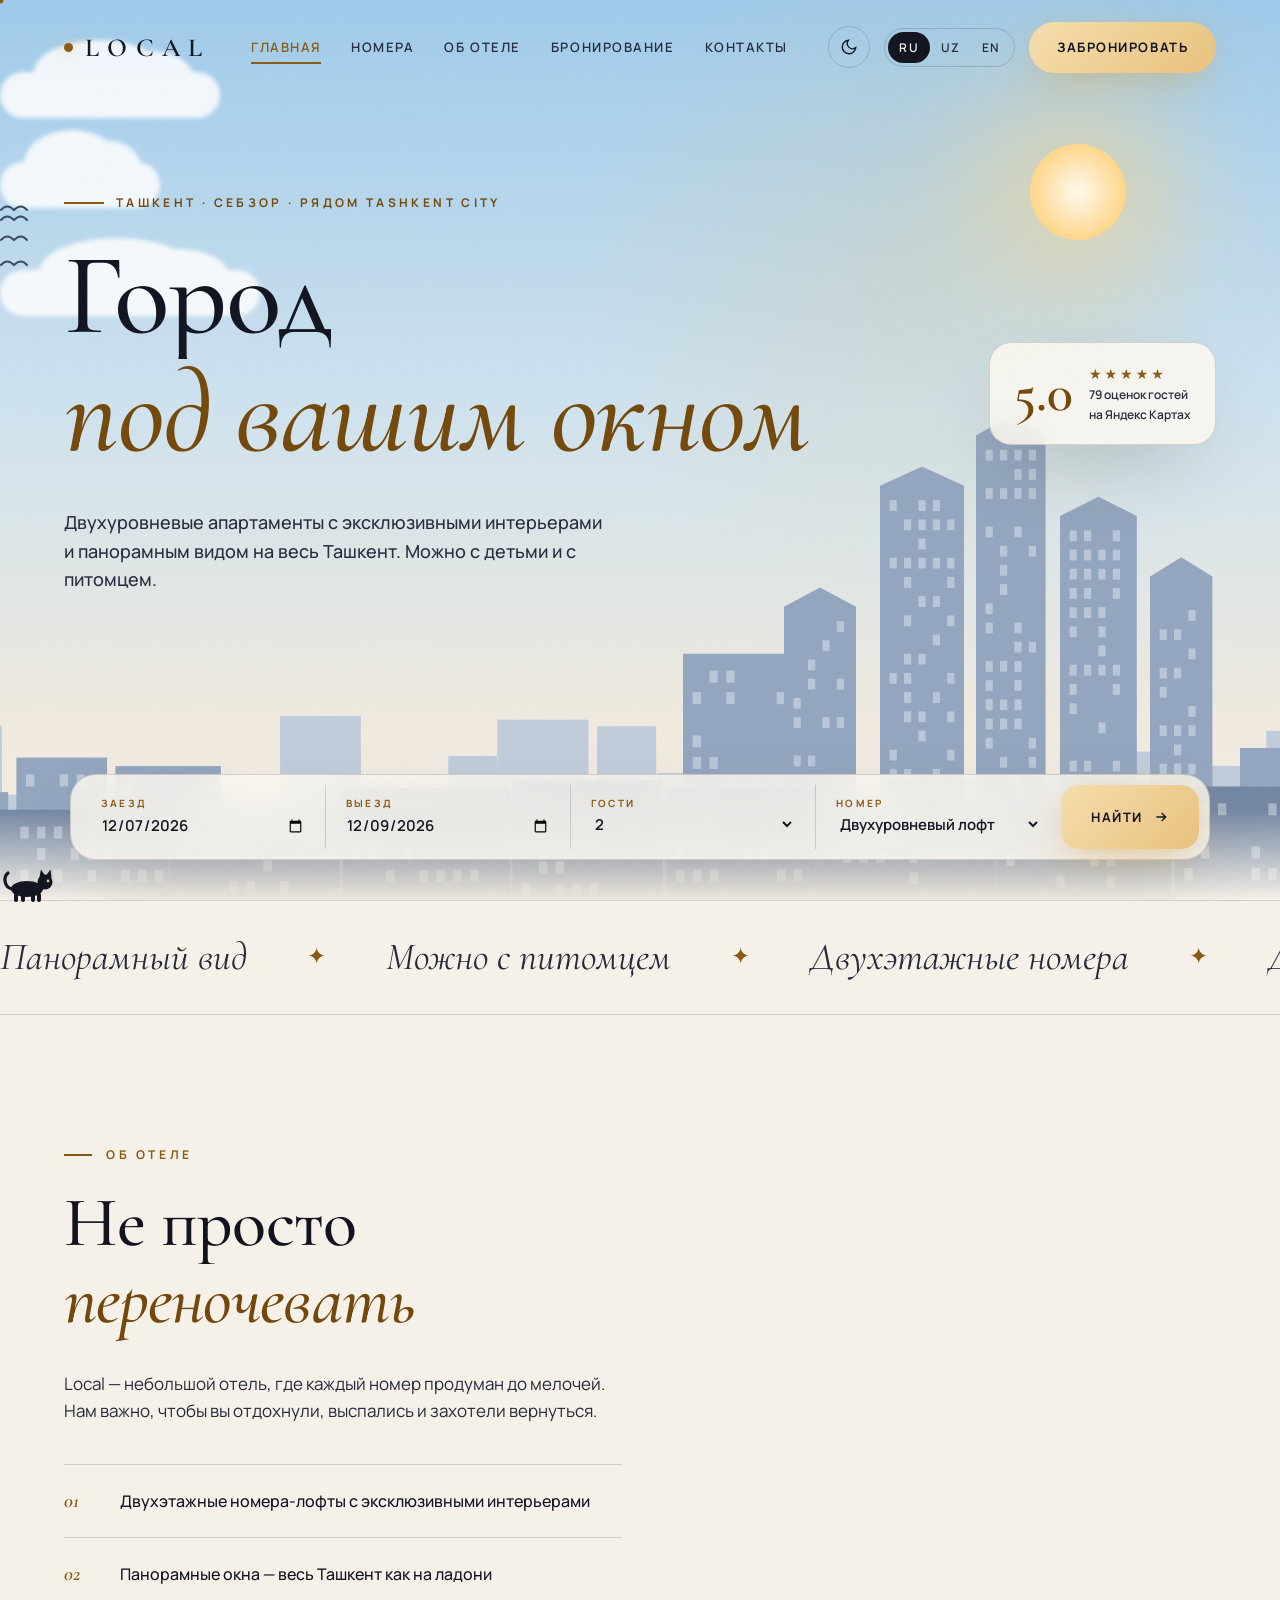
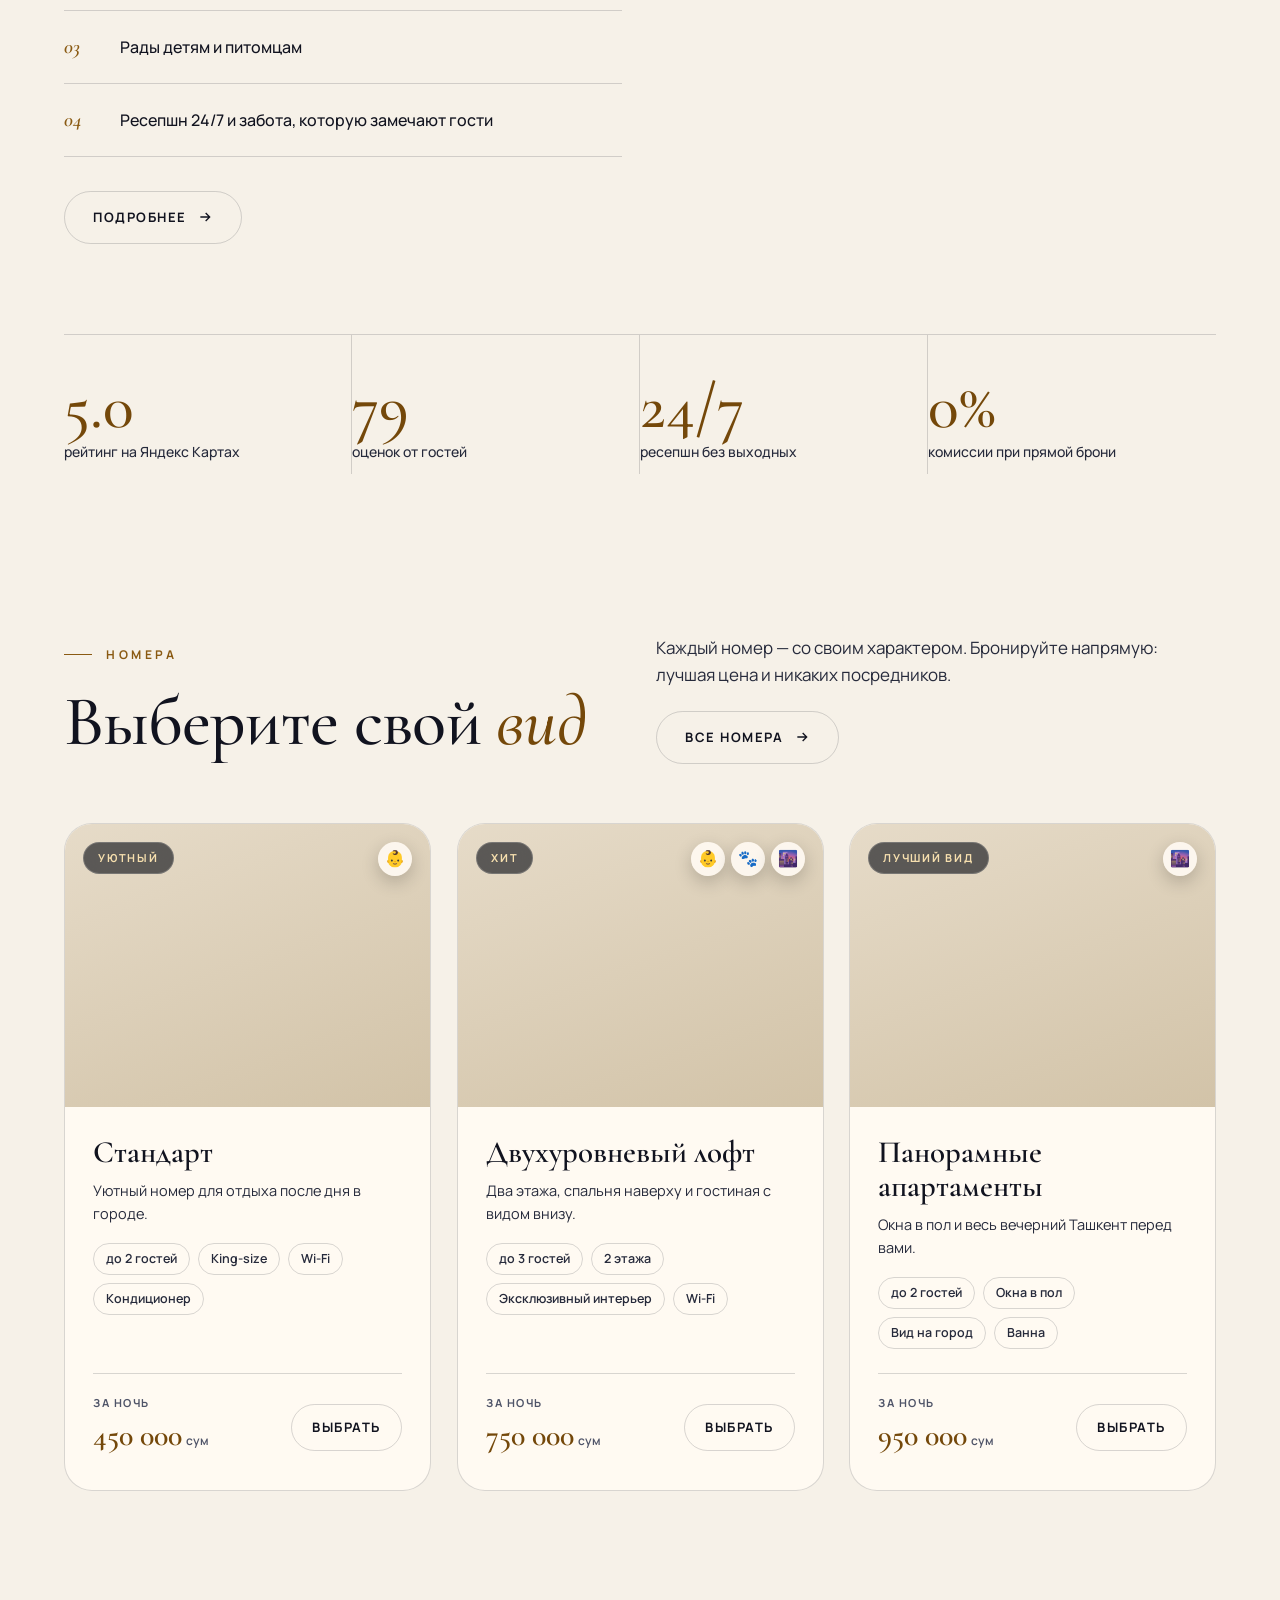
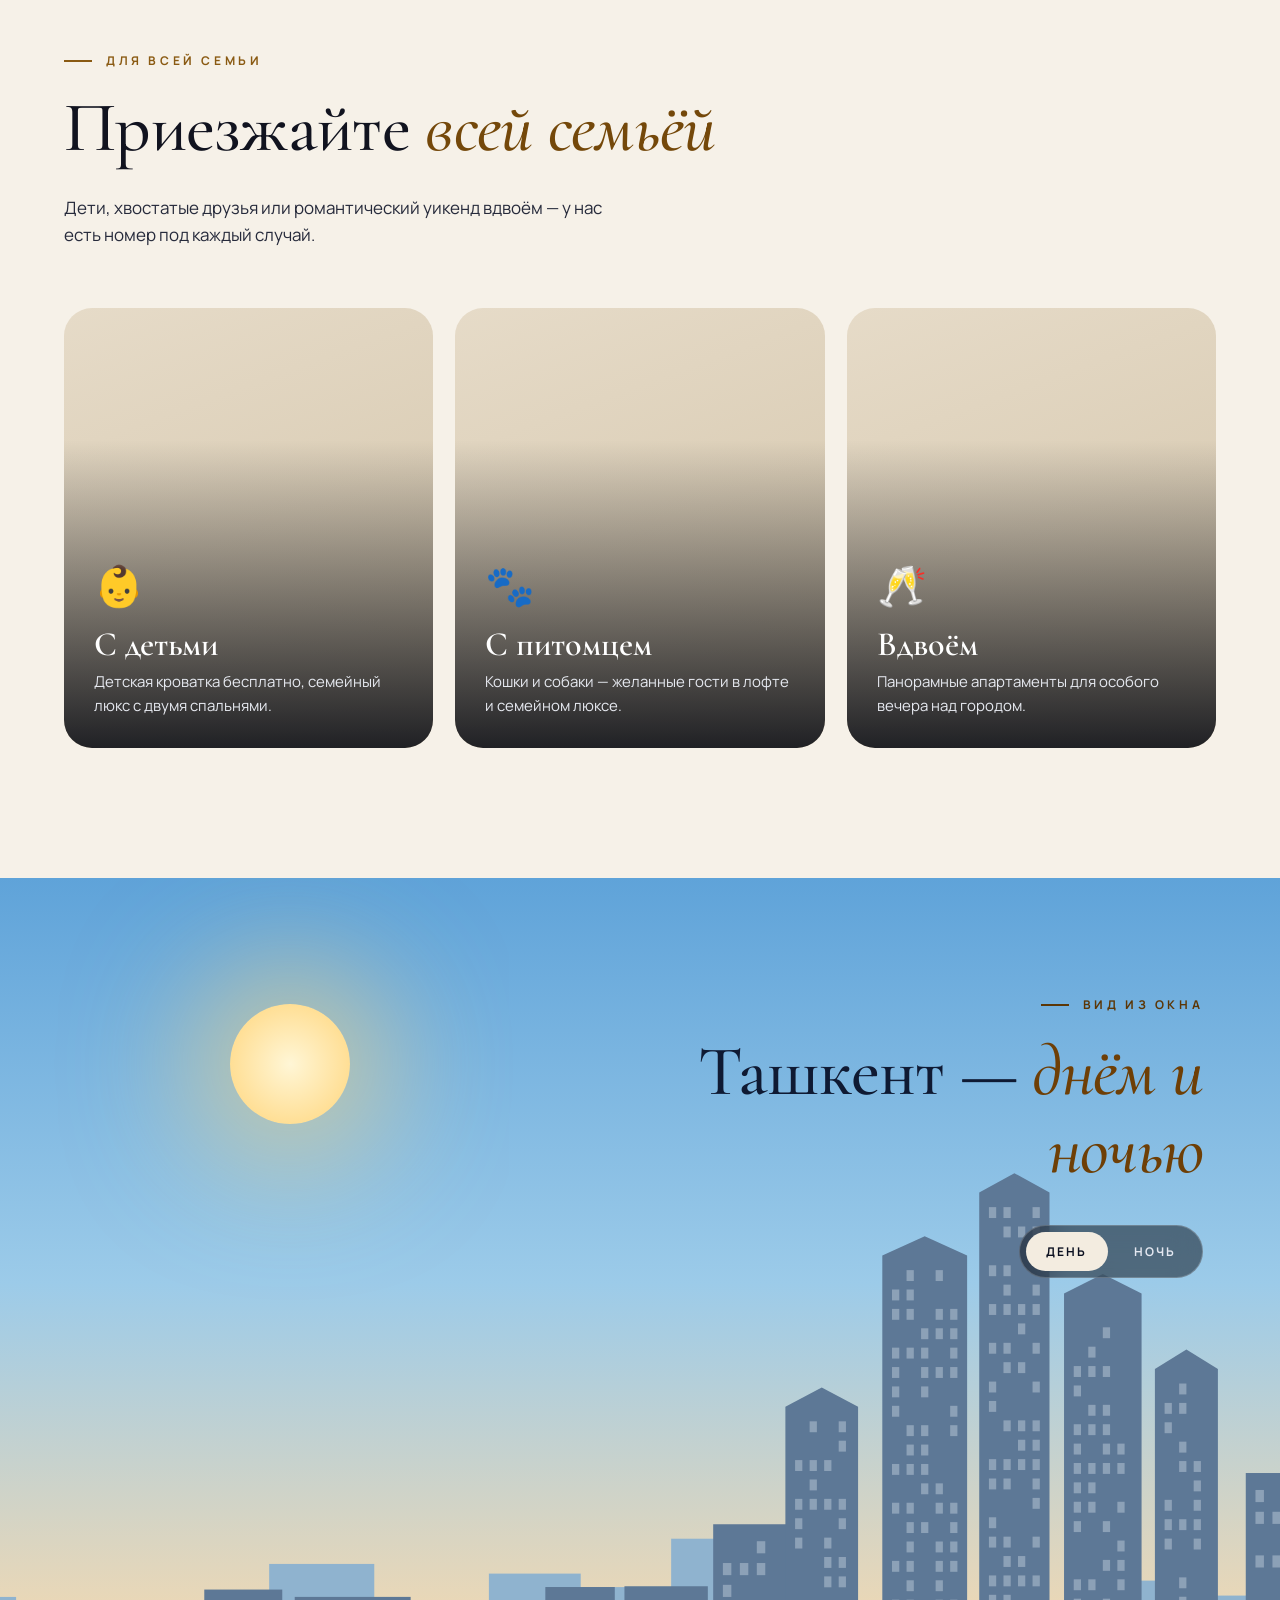
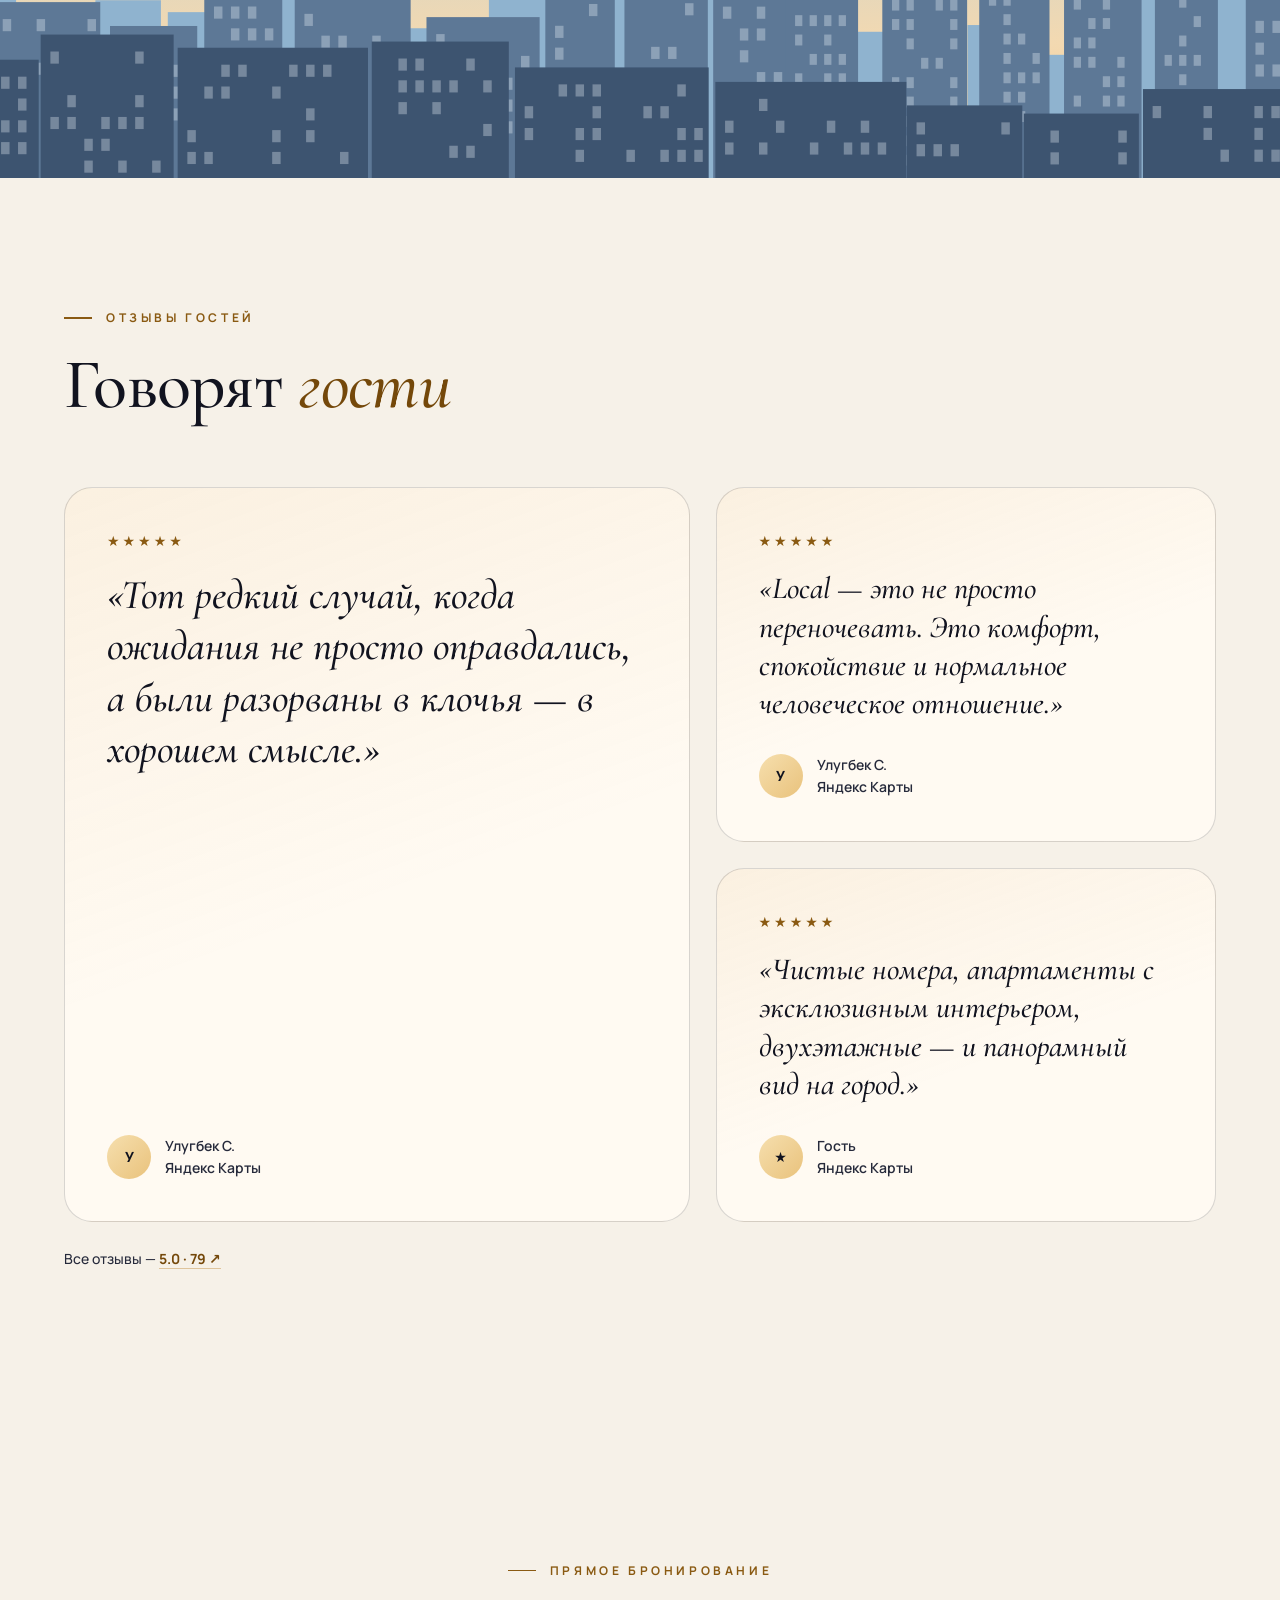
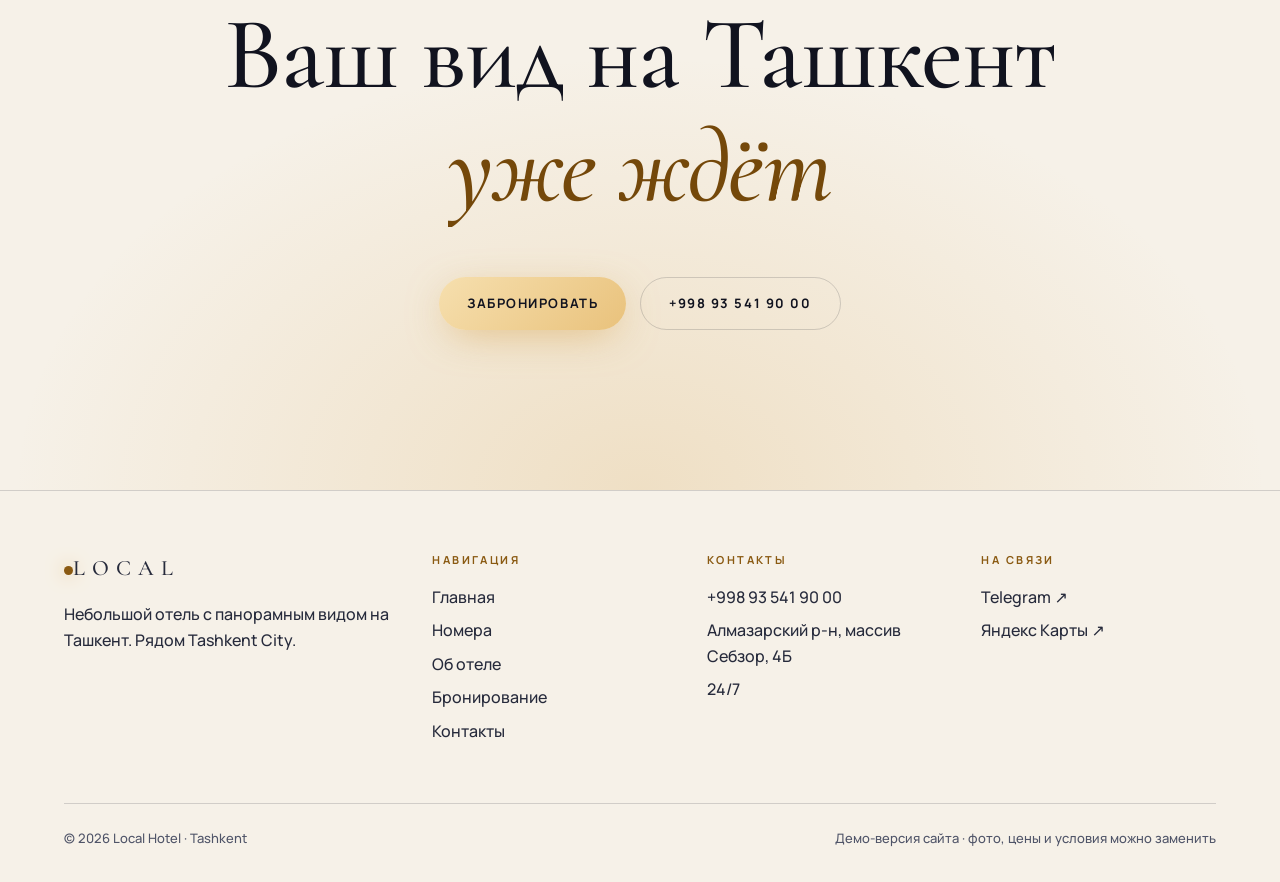
==== index.html @ a62f1e88 "Local Hotel demo site: 5 pages, light/dark theme, RU/UZ/EN, booking with kids and pets Co-Authored-B" ====
<!DOCTYPE html>
<html lang="ru" data-theme="light">
<head>
<meta charset="UTF-8">
<meta name="viewport" content="width=device-width, initial-scale=1">
<title>Local Hotel — Ташкент, Себзор · панорамные апартаменты</title>
<meta name="description" content="Local Hotel в Ташкенте: двухуровневые апартаменты с панорамным видом, рядом Tashkent City. Можно с детьми и с питомцем. Рейтинг 5.0.">
<meta property="og:title" content="Local Hotel — город под вашим окном">
<meta property="og:description" content="Панорамные апартаменты в Ташкенте. Можно с детьми и питомцем. Бронирование напрямую.">
<link rel="preconnect" href="https://fonts.googleapis.com"><link rel="preconnect" href="https://fonts.gstatic.com" crossorigin>
<link href="https://fonts.googleapis.com/css2?family=Cormorant+Garamond:ital,wght@0,400;0,500;0,600;1,400;1,500;1,600&family=Manrope:wght@400;500;600;700;800&display=swap" rel="stylesheet">
<link rel="stylesheet" href="style.css">
<script>document.documentElement.dataset.theme=(()=>{try{return localStorage.getItem('lh_theme')||'light'}catch(e){return'light'}})()</script>
</head>
<body data-page="home">

<!-- ГЛАВНЫЙ ЭКРАН -->
<section class="hero" id="hero">
  <div class="hero-glow" id="glow"></div>
  <div class="stars" id="stars"></div>
  <div class="shoot" style="top:12%;right:22%"></div>
  <div class="shoot" style="top:22%;right:48%;animation-delay:3.5s"></div>
  <div id="clouds"></div>
  <div class="birds" id="birds"></div>
  <div class="orb" id="orb"></div>
  <div class="hero-sky city-auto" id="heroSky"><svg data-city="420" viewBox="0 0 1600 420" preserveAspectRatio="xMidYMax slice"></svg></div>

  <div class="hero-inner">
    <div class="eyebrow" data-i18n="eyebrow"></div>
    <h1 class="h1 split" data-i18n="h1"></h1>
    <p class="hero-sub reveal d2" data-i18n="hero_sub"></p>
  </div>

  <div class="rating-chip">
    <b>5.0</b>
    <div><div class="stars5">★★★★★</div><small data-i18n="chip"></small></div>
  </div>

  <form class="book-bar" id="quick" autocomplete="off">
    <div class="field"><label data-i18n="f_in"></label><input type="date" id="qIn" required></div>
    <div class="field"><label data-i18n="f_out"></label><input type="date" id="qOut" required></div>
    <div class="field"><label data-i18n="f_guests"></label>
      <select id="qG"><option>1</option><option selected>2</option><option>3</option><option>4</option><option>5</option></select></div>
    <div class="field"><label data-i18n="f_room"></label><select id="qRoom"></select></div>
    <button class="btn btn-gold" type="submit"><span data-i18n="check"></span>
      <svg viewBox="0 0 24 24" fill="none" stroke="currentColor" stroke-width="2"><path d="M5 12h14M13 6l6 6-6 6"/></svg></button>
  </form>
</section>

<!-- БЕГУЩАЯ СТРОКА + КОТ -->
<div class="marquee" id="marquee"><div class="marquee-track" id="mq"></div></div>

<!-- ОБ ОТЕЛЕ -->
<section class="sec" id="about">
  <div class="wrap">
    <div class="about-grid">
      <div>
        <div class="kicker reveal" data-i18n="about_k"></div>
        <h2 class="h2 split" data-i18n="about_h"></h2>
        <p class="lead reveal d1" style="margin-top:28px" data-i18n="about_p"></p>
        <div class="num-list reveal d2">
          <div><em>01</em><p data-i18n="a1"></p></div>
          <div><em>02</em><p data-i18n="a2"></p></div>
          <div><em>03</em><p data-i18n="a3"></p></div>
          <div><em>04</em><p data-i18n="a4"></p></div>
        </div>
        <a href="about.html" class="btn btn-ghost reveal d3" style="margin-top:34px"><span data-i18n="more"></span>
          <svg viewBox="0 0 24 24" fill="none" stroke="currentColor" stroke-width="2"><path d="M5 12h14M13 6l6 6-6 6"/></svg></a>
      </div>
      <div class="ph arch reveal" id="aboutImg"><div class="badge" data-i18n="badge"></div></div>
    </div>
    <div class="stats">
      <div class="stat reveal"><b data-count="5.0">0</b><span data-i18n="s1"></span></div>
      <div class="stat reveal d1"><b data-count="79">0</b><span data-i18n="s2"></span></div>
      <div class="stat reveal d2"><b>24/7</b><span data-i18n="s3"></span></div>
      <div class="stat reveal d3"><b>0%</b><span data-i18n="s4"></span></div>
    </div>
  </div>
</section>

<!-- НОМЕРА -->
<section class="sec" style="padding-top:30px">
  <div class="wrap">
    <div class="rooms-head">
      <div><div class="kicker reveal" data-i18n="rooms_k"></div><h2 class="h2 split" data-i18n="rooms_h"></h2></div>
      <div class="reveal d1"><p class="lead" data-i18n="rooms_p"></p>
        <a href="rooms.html" class="btn btn-ghost" style="margin-top:22px"><span data-i18n="all_rooms"></span>
          <svg viewBox="0 0 24 24" fill="none" stroke="currentColor" stroke-width="2"><path d="M5 12h14M13 6l6 6-6 6"/></svg></a></div>
    </div>
    <div class="rooms" id="roomsGrid"></div>
  </div>
</section>

<!-- ДЛЯ ВСЕЙ СЕМЬИ -->
<section class="sec" style="padding-top:30px">
  <div class="wrap">
    <div class="kicker reveal" data-i18n="fam_k"></div>
    <h2 class="h2 split" data-i18n="fam_h"></h2>
    <p class="lead reveal d1" style="margin-top:24px" data-i18n="fam_p"></p>
    <div class="family">
      <a href="booking.html?kids=1" class="fam reveal" data-tilt><div class="ph" id="famKids"></div>
        <div><span class="emo">👶</span><h3 data-i18n="fam1_h"></h3><p data-i18n="fam1_p"></p></div></a>
      <a href="booking.html?pet=1" class="fam reveal d1" data-tilt><div class="ph" id="famPet"></div><div class="paws" id="paws"></div>
        <div><span class="emo">🐾</span><h3 data-i18n="fam2_h"></h3><p data-i18n="fam2_p"></p></div></a>
      <a href="booking.html?room=pano" class="fam reveal d2" data-tilt><div class="ph" id="famTwo"></div>
        <div><span class="emo">🥂</span><h3 data-i18n="fam3_h"></h3><p data-i18n="fam3_p"></p></div></a>
    </div>
  </div>
</section>

<!-- ПАНОРАМА -->
<section class="pano day" id="view">
  <div class="sun"></div>
  <div class="pano-svg"><svg id="panoSky" viewBox="0 0 1600 520" preserveAspectRatio="xMidYMax slice"></svg></div>
  <div class="pano-copy">
    <div class="kicker reveal" data-i18n="view_k"></div>
    <h2 class="h2 split" data-i18n="view_h"></h2>
    <div class="toggle reveal d2" id="dn"><span data-m="day" data-i18n="day"></span><span data-m="night" data-i18n="night"></span></div>
  </div>
</section>

<!-- ОТЗЫВЫ -->
<section class="sec">
  <div class="wrap">
    <div class="kicker reveal" data-i18n="rev_k"></div>
    <h2 class="h2 split" data-i18n="rev_h"></h2>
    <div class="reviews">
      <div class="rev big reveal"><div><div class="stars5">★★★★★</div><q data-i18n="r1"></q></div>
        <div class="who"><div class="av">У</div><div>Улугбек С.<br><span data-i18n="ya"></span></div></div></div>
      <div class="rev reveal d1"><div class="stars5">★★★★★</div><q data-i18n="r2"></q>
        <div class="who"><div class="av">У</div><div>Улугбек С.<br><span data-i18n="ya"></span></div></div></div>
      <div class="rev reveal d2"><div class="stars5">★★★★★</div><q data-i18n="r3"></q>
        <div class="who"><div class="av">★</div><div><span data-i18n="guest_n"></span><br><span data-i18n="ya"></span></div></div></div>
    </div>
    <p class="src reveal"><span data-i18n="rev_all"></span> <a href="https://yandex.com/maps/org/local_hotel/100966544345/reviews/" target="_blank" rel="noopener">5.0 · 79 ↗</a></p>
  </div>
</section>

<!-- CTA -->
<section class="cta">
  <div class="wrap">
    <div class="kicker reveal" style="justify-content:center" data-i18n="cta_k"></div>
    <h2 class="h2 split" data-i18n="cta_h"></h2>
    <div class="btns reveal d2">
      <a href="booking.html" class="btn btn-gold"><span data-i18n="book"></span></a>
      <a href="tel:+998935419000" class="btn btn-ghost"><span>+998 93 541 90 00</span></a>
    </div>
  </div>
</section>

<script src="app.js"></script>
<script>

/* фото */
const img=(id,src)=>$(id).insertAdjacentHTML('afterbegin',`<img src="${src}" alt="" loading="lazy" onerror="this.remove()">`);
img('#aboutImg',IMG.about); img('#famKids',IMG.kids); img('#famPet',IMG.dogs); img('#famTwo',ROOMS[2].img);

/* небо: звёзды, облака, птицы */
const st=$('#stars');
for(let i=0;i<110;i++){const s=document.createElement('i');s.style.cssText=`left:${rnd(0,100)}%;top:${rnd(0,100)}%;animation-delay:${rnd(0,3)}s;transform:scale(${rnd(.5,1.4)})`;st.appendChild(s)}
[[8,220,55],[18,160,75],[30,260,95]].forEach(([top,w,dur],i)=>$('#clouds').insertAdjacentHTML('beforeend',`<div class="cloud" style="top:${top}%;width:${w}px;animation-duration:${dur}s;animation-delay:-${i*22}s"></div>`));
[[10,0,26],[30,-4,30],[0,-9,24],[55,-15,34]].forEach(([top,del,dur])=>$('#birds').insertAdjacentHTML('beforeend',`<div class="bird" style="top:${top}px;animation-delay:${del}s;animation-duration:${dur}s"><svg viewBox="0 0 28 14"><path d="M1 8 Q7 1 14 8 Q21 1 27 8"/></svg></div>`));

/* свечение и параллакс */
const hero=$('#hero'),glow=$('#glow');
hero.addEventListener('mousemove',e=>{const r=hero.getBoundingClientRect();glow.style.left=(e.clientX-r.left)+'px';glow.style.top=(e.clientY-r.top)+'px'});
addEventListener('scroll',()=>{const y=scrollY;if(y<innerHeight){$('#heroSky').style.transform=`translateY(${y*.22}px)`;$('#orb').style.transform=`translateY(${y*.5}px)`}},{passive:true});

/* быстрый поиск → страница бронирования */
const iso=d=>d.toISOString().slice(0,10);
$('#qIn').min=iso(new Date());$('#qIn').value=iso(new Date(Date.now()+864e5));$('#qOut').value=iso(new Date(Date.now()+3*864e5));
$('#qIn').onchange=()=>{if($('#qOut').value<=$('#qIn').value){const n=new Date($('#qIn').value);n.setDate(n.getDate()+1);$('#qOut').value=iso(n)}};
$('#quick').onsubmit=e=>{e.preventDefault();
  const q=new URLSearchParams({in:$('#qIn').value,out:$('#qOut').value,adults:$('#qG').value,room:$('#qRoom').value});
  const a=document.createElement('a');a.href='booking.html?'+q;document.body.appendChild(a);a.click()};

/* кот */
LH.cat($('#marquee'));

/* лапки на карточке питомца */
for(let i=0;i<7;i++) $('#paws').insertAdjacentHTML('beforeend',`<i style="left:${12+i*11}%;top:${18+(i%2)*9}%;animation-delay:${i*.45}s;transform:rotate(${70+(i%2)*25}deg)">🐾</i>`);

/* панорама день/ночь */
const pano=$('#view');
city($('#panoSky'),520,{c1:'var(--b1)',c2:'var(--b2)',c3:'var(--b3)',lit:'#ffd890'});
function mode(m){
  pano.classList.toggle('day',m==='day');pano.classList.toggle('night',m==='night');
  $$('#dn span').forEach(s=>s.classList.toggle('on',s.dataset.m===m));
  const c=m==='day'?['#8fb3cf','#5d7896','#3d5470']:['#1a2448','#0e1530','#070a12'];
  ['--b1','--b2','--b3'].forEach((v,i)=>pano.style.setProperty(v,c[i]));
}
$$('#dn span').forEach(s=>s.onclick=()=>mode(s.dataset.m));
mode(document.documentElement.dataset.theme==='dark'?'night':'day');
document.addEventListener('theme',e=>mode(e.detail==='dark'?'night':'day'));

/* динамика при смене языка */
function render(){
  $('#roomsGrid').innerHTML=ROOMS.slice(0,3).map(roomCard).join('');
  const it=t('mq').map(x=>`<span>${x}</span>`).join('');$('#mq').innerHTML=it+it+it;
  const sel=$('#qRoom'),cur=sel.value||'loft';
  sel.innerHTML=ROOMS.map(r=>`<option value="${r.id}">${t('r_'+r.id)}</option>`).join('');sel.value=cur;
}
document.addEventListener('lang',render);
LH.init();
</script>
</body>
</html>
---- style.css ----
/* ============ LOCAL HOTEL — общие стили ============ */
:root{
  --bg:#f6f1e8;--bg-2:#ede4d5;--surface:#fffaf2;--surface-2:#f1e8da;
  --text:#11131f;--text-2:#262a3b;--mute:#4f5468;
  --line:rgba(17,19,31,.16);--glass:rgba(255,250,242,.82);--nav-bg:rgba(246,241,232,.9);
  --acc:#8a5a12;--acc-2:#74480a;--gold:#e9c27c;--gold-2:#f6dfae;--on-gold:#11131f;
  --ph:linear-gradient(160deg,#e6dbc8,#d2c3a8);
  --hero-bg:linear-gradient(180deg,#9fcbeb 0%,#cfe3ef 45%,#f0eadf 80%,var(--bg) 100%);
  --h1:#c1cddc;--h2:#93a6bf;--h3:#7387a3;
  --grain:.04;--shadow:0 30px 80px -30px rgba(60,45,20,.35);
  --serif:'Cormorant Garamond',Georgia,serif;
  --sans:'Manrope',system-ui,sans-serif;
  --ease:cubic-bezier(.2,.8,.2,1);
  color-scheme:light;
}
[data-theme="dark"]{
  --bg:#070a12;--bg-2:#0b1020;--surface:#111a30;--surface-2:#0b1020;
  --text:#f3ece0;--text-2:#d0d5e0;--mute:#a3abbf;
  --line:rgba(243,236,224,.13);--glass:rgba(12,18,36,.66);--nav-bg:rgba(7,10,18,.8);
  --acc:#e8c27a;--acc-2:#f6dfae;
  --ph:linear-gradient(160deg,#2a3558,#121a30 60%,#0b1020);
  --hero-bg:radial-gradient(120% 80% at 70% 0%,#1d2a52 0%,#0e1530 45%,#070a12 100%);
  --h1:#141d3a;--h2:#0c1226;--h3:#070a12;
  --grain:.07;--shadow:0 30px 80px -20px rgba(0,0,0,.7);
  color-scheme:dark;
}
*{box-sizing:border-box;margin:0;padding:0}
html{scroll-behavior:smooth}
body{background:var(--bg);color:var(--text);font-family:var(--sans);line-height:1.6;overflow-x:hidden;-webkit-font-smoothing:antialiased;transition:background .6s,color .6s}
a{color:inherit;text-decoration:none}
img{display:block;max-width:100%}
button,input,select,textarea{font:inherit;color:inherit}
::selection{background:var(--gold);color:var(--on-gold)}
body::after{content:"";position:fixed;inset:0;pointer-events:none;z-index:300;opacity:var(--grain);
  background-image:url("data:image/svg+xml,%3Csvg xmlns='http://www.w3.org/2000/svg' width='160' height='160'%3E%3Cfilter id='n'%3E%3CfeTurbulence type='fractalNoise' baseFrequency='.9' numOctaves='3' stitchTiles='stitch'/%3E%3C/filter%3E%3Crect width='100%25' height='100%25' filter='url(%23n)'/%3E%3C/svg%3E")}

/* ---------- переходы между страницами ---------- */
.curtain{position:fixed;inset:0;z-index:400;background:var(--text);color:var(--bg);display:grid;place-items:center;transform:translateY(0);transition:transform .9s var(--ease)}
.curtain .cw{font-family:var(--serif);font-size:clamp(46px,8vw,110px);letter-spacing:.32em;display:flex;overflow:hidden}
.curtain .cw span{display:inline-block;transform:translateY(110%);animation:cup .8s var(--ease) forwards}
.curtain.out{transform:translateY(-100%);visibility:hidden;transition:transform .9s var(--ease),visibility 0s .9s}
.curtain.in{transform:translateY(0);transition:transform .7s var(--ease)}
.curtain.below{transform:translateY(100%);transition:none}
@keyframes cup{to{transform:none}}

/* ---------- курсор ---------- */
.cur,.cur-ring{position:fixed;left:0;top:0;pointer-events:none;z-index:350;border-radius:50%;transform:translate(-50%,-50%)}
.cur{width:7px;height:7px;background:var(--acc)}
.cur-ring{width:38px;height:38px;border:1px solid var(--acc);transition:width .35s var(--ease),height .35s var(--ease),background .35s,border-color .35s;opacity:.6}
.cur-ring.big{width:74px;height:74px;background:rgba(232,194,122,.15);border-color:transparent;opacity:1}
@media (hover:none){.cur,.cur-ring{display:none}}

/* ---------- прогресс скролла ---------- */
.progress{position:fixed;top:0;left:0;height:2px;width:100%;background:linear-gradient(90deg,var(--gold),var(--acc));transform-origin:0 50%;transform:scaleX(0);z-index:60}

/* ---------- шапка ---------- */
.nav{position:fixed;top:0;left:0;right:0;z-index:50;display:flex;align-items:center;justify-content:space-between;padding:22px 5vw;transition:background .4s,padding .4s,border-color .4s,transform .5s var(--ease);border-bottom:1px solid transparent}
.nav.scrolled{background:var(--nav-bg);backdrop-filter:blur(18px);-webkit-backdrop-filter:blur(18px);padding:13px 5vw;border-color:var(--line)}
.nav.hide{transform:translateY(-100%)}
.logo{font-family:var(--serif);font-size:26px;letter-spacing:.32em;font-weight:600;display:flex;align-items:center;gap:12px}
.logo i{width:9px;height:9px;border-radius:50%;background:var(--acc);box-shadow:0 0 18px var(--gold);display:inline-block;animation:pulse 2.4s ease-in-out infinite}
@keyframes pulse{50%{box-shadow:0 0 4px var(--gold)}}
.nav-links{display:flex;gap:30px;font-size:13px;letter-spacing:.12em;text-transform:uppercase;color:var(--text-2);font-weight:600}
.nav-links a{position:relative;transition:color .3s}
.nav-links a:hover,.nav-links a.active{color:var(--acc)}
.nav-links a::after{content:"";position:absolute;left:0;bottom:-6px;height:1.5px;width:0;background:var(--acc);transition:width .4s var(--ease)}
.nav-links a:hover::after,.nav-links a.active::after{width:100%}
.nav-right{display:flex;align-items:center;gap:14px}
.lang{display:flex;border:1px solid var(--line);border-radius:40px;padding:3px}
.lang button{background:none;border:0;cursor:pointer;font-size:12px;font-weight:600;letter-spacing:.1em;padding:6px 11px;border-radius:30px;color:var(--text-2);transition:.3s}
.lang button.on{background:var(--text);color:var(--bg)}
.icon-btn{width:42px;height:42px;border-radius:50%;border:1px solid var(--line);background:transparent;cursor:pointer;display:grid;place-items:center;color:var(--text);transition:border-color .3s,transform .6s var(--ease)}
.icon-btn:hover{border-color:var(--acc);transform:rotate(30deg)}
.icon-btn svg{width:18px;height:18px}
.i-sun{display:none}[data-theme="dark"] .i-sun{display:block}[data-theme="dark"] .i-moon{display:none}
.burger{display:none}
.mnav{position:fixed;inset:0;z-index:45;background:var(--bg);display:flex;flex-direction:column;justify-content:center;padding:0 8vw;gap:8px;clip-path:circle(0 at calc(100% - 40px) 40px);transition:clip-path .8s var(--ease)}
.mnav.open{clip-path:circle(150% at calc(100% - 40px) 40px)}
.mnav a{font-family:var(--serif);font-size:44px;line-height:1.25}
.mnav a.active{color:var(--acc);font-style:italic}

/* ---------- кнопки ---------- */
.btn{position:relative;display:inline-flex;align-items:center;gap:10px;border:0;cursor:pointer;border-radius:60px;padding:15px 28px;font-size:13px;letter-spacing:.12em;text-transform:uppercase;font-weight:700;transition:box-shadow .3s,background .3s,color .3s,border-color .3s;overflow:hidden;will-change:transform}
.btn span{position:relative;z-index:1}
.btn-gold{background:linear-gradient(135deg,var(--gold-2),var(--gold));color:var(--on-gold);box-shadow:0 10px 40px -10px rgba(214,160,70,.65)}
.btn-gold::before{content:"";position:absolute;inset:0;background:linear-gradient(120deg,transparent 30%,rgba(255,255,255,.6) 50%,transparent 70%);transform:translateX(-120%);transition:transform .8s var(--ease)}
.btn-gold:hover::before{transform:translateX(120%)}
.btn-ghost{background:transparent;border:1.5px solid var(--line);color:var(--text)}
.btn-ghost:hover{border-color:var(--acc);color:var(--acc)}
.btn svg{width:16px;height:16px;position:relative;z-index:1;transition:transform .4s var(--ease)}
.btn:hover svg{transform:translateX(4px)}

/* ---------- общие блоки ---------- */
.wrap{max-width:1300px;margin:0 auto;padding:0 5vw}
.sec{padding:130px 0;position:relative}
.kicker{font-size:12px;font-weight:700;letter-spacing:.3em;text-transform:uppercase;color:var(--acc);display:flex;align-items:center;gap:14px;margin-bottom:22px}
.kicker::before{content:"";width:28px;height:1.5px;background:var(--acc)}
.h2{font-family:var(--serif);font-weight:500;font-size:clamp(40px,5.5vw,84px);line-height:1.02;letter-spacing:-.01em}
.h2 em,.h1 em{font-style:italic;color:var(--acc-2)}
.lead{color:var(--text-2);font-size:17px;max-width:560px}
.reveal{opacity:0;transform:translateY(46px);transition:opacity 1.1s var(--ease),transform 1.1s var(--ease)}
.reveal.in{opacity:1;transform:none}
.d1{transition-delay:.1s}.d2{transition-delay:.2s}.d3{transition-delay:.3s}.d4{transition-delay:.4s}
/* разбивка заголовков по словам */
.split .w{display:inline-block;overflow:hidden;vertical-align:top;padding-bottom:.08em}
.split .w>span{display:inline-block;transform:translateY(105%) rotate(4deg);transition:transform 1s var(--ease);transition-delay:calc(var(--i)*60ms)}
.split.in .w>span{transform:none}
/* фото */
.ph{position:relative;overflow:hidden;background:var(--ph)}
.ph img{position:absolute;inset:0;width:100%;height:100%;object-fit:cover;transition:transform 1.4s var(--ease)}
.ph.reveal{opacity:1;transform:none;clip-path:inset(100% 0 0 0);transition:clip-path 1.3s var(--ease)}
.ph.reveal img{transform:scale(1.25)}
.ph.reveal.in{clip-path:inset(0 0 0 0)}
.ph.reveal.in img{transform:scale(1)}

/* ---------- шапка внутренних страниц ---------- */
.page-head{position:relative;padding:190px 0 90px;overflow:hidden;background:var(--hero-bg)}
.page-head .h1{font-family:var(--serif);font-weight:500;font-size:clamp(56px,9vw,140px);line-height:.95}
.page-head .lead{margin-top:26px}
.crumbs{font-size:13px;color:var(--mute);margin-bottom:26px;font-weight:600}
.crumbs a:hover{color:var(--acc)}
.page-head .mini-city{position:absolute;left:0;right:0;bottom:0;height:140px;opacity:.9}
.page-head .mini-city svg{width:100%;height:100%}
.page-head .mini-city::after{content:"";position:absolute;inset:auto 0 0 0;height:60px;background:linear-gradient(transparent,var(--bg))}

/* ---------- город SVG ---------- */
.bld{transition:fill 1.4s var(--ease)}
.win{transition:opacity 1.2s var(--ease),fill 1.2s}
[data-theme="light"] .city-auto .win{fill:#f2f7fc!important;opacity:.4!important;animation:none}
[data-theme="light"] .city-auto .beacon{opacity:0!important}
.flick{animation:fl 4s steps(1) infinite}
@keyframes fl{0%,100%{opacity:.95}47%{opacity:.95}48%{opacity:.15}52%{opacity:.95}}
.beacon{animation:bc 1.6s ease-in-out infinite}
@keyframes bc{0%,100%{opacity:1}50%{opacity:.2}}

/* ---------- главный экран ---------- */
.hero{position:relative;min-height:100vh;display:flex;flex-direction:column;justify-content:center;overflow:hidden;background:var(--hero-bg);transition:background .8s}
.hero-glow{position:absolute;width:700px;height:700px;border-radius:50%;background:radial-gradient(circle,rgba(232,194,122,.2),transparent 65%);pointer-events:none;transform:translate(-50%,-50%);transition:left .7s var(--ease),top .7s var(--ease);left:70%;top:30%}
.stars{position:absolute;inset:0 0 35% 0;opacity:0;transition:opacity .8s}
[data-theme="dark"] .stars{opacity:1}
.stars i{position:absolute;width:2px;height:2px;border-radius:50%;background:#fff;animation:tw 3s ease-in-out infinite}
@keyframes tw{0%,100%{opacity:.15}50%{opacity:.9}}
.shoot{position:absolute;width:140px;height:2px;background:linear-gradient(90deg,#fff,transparent);border-radius:2px;opacity:0;transform:rotate(-24deg);display:none}
[data-theme="dark"] .shoot{display:block;animation:shoot 7s ease-in infinite}
@keyframes shoot{0%{opacity:0;transform:translate(0,0) rotate(-24deg)}2%{opacity:1}10%{opacity:0;transform:translate(-420px,190px) rotate(-24deg)}100%{opacity:0}}
.orb{position:absolute;right:12%;top:16%;width:96px;height:96px;border-radius:50%;transition:background .8s,box-shadow .8s;background:radial-gradient(circle,#fffaf0,#ffd88a 70%);box-shadow:0 0 120px 50px rgba(255,214,130,.55)}
[data-theme="dark"] .orb{width:88px;height:88px;background:radial-gradient(circle at 35% 35%,#fff8e6,#e9d7ae 60%,#c9b285);box-shadow:0 0 80px 20px rgba(246,223,174,.25)}
.cloud{position:absolute;height:46px;border-radius:50px;background:#fff;filter:blur(2px);opacity:.85;transition:opacity .8s;animation:drift linear infinite}
.cloud::before,.cloud::after{content:"";position:absolute;background:#fff;border-radius:50%}
.cloud::before{width:60%;height:150%;left:15%;top:-70%}
.cloud::after{width:40%;height:120%;right:12%;top:-45%}
[data-theme="dark"] .cloud{opacity:0}
@keyframes drift{from{transform:translateX(-30vw)}to{transform:translateX(130vw)}}
.birds{position:absolute;top:22%;left:0;width:100%;height:120px;pointer-events:none;transition:opacity .8s}
[data-theme="dark"] .birds{opacity:0}
.bird{position:absolute;animation:fly 26s linear infinite}
.bird svg{width:28px;height:14px;animation:flap .5s ease-in-out infinite alternate;transform-origin:50% 70%}
.bird path{fill:none;stroke:#3a4a64;stroke-width:2;stroke-linecap:round}
@keyframes fly{from{transform:translateX(-10vw)}to{transform:translateX(110vw)}}
@keyframes flap{to{transform:scaleY(.35)}}
.hero-sky{position:absolute;left:0;right:0;bottom:0;height:56vh;pointer-events:none}
.hero-sky svg{position:absolute;bottom:0;left:0;width:100%;height:100%}
.hero-sky::after{content:"";position:absolute;left:0;right:0;bottom:0;height:90px;background:linear-gradient(transparent,var(--bg));z-index:2}
.hero-inner{position:relative;z-index:3;padding:140px 5vw 260px;max-width:1300px}
.eyebrow{display:inline-flex;align-items:center;gap:12px;font-size:12px;font-weight:700;letter-spacing:.28em;text-transform:uppercase;color:var(--acc-2);margin-bottom:28px}
.eyebrow::before{content:"";width:40px;height:1.5px;background:var(--acc)}
.hero .h1{font-family:var(--serif);font-weight:500;font-size:clamp(54px,9vw,150px);line-height:.95;letter-spacing:-.01em}
.hero-sub{max-width:540px;margin-top:30px;color:var(--text-2);font-size:18px;font-weight:500}
.rating-chip{position:absolute;right:5vw;top:38%;z-index:3;background:var(--glass);backdrop-filter:blur(16px);-webkit-backdrop-filter:blur(16px);border:1px solid var(--line);border-radius:22px;padding:20px 24px;display:flex;gap:16px;align-items:center;animation:float 6s ease-in-out infinite;box-shadow:var(--shadow)}
.rating-chip b{font-family:var(--serif);font-size:54px;font-weight:600;line-height:1;color:var(--acc-2)}
.rating-chip small{display:block;font-size:12px;color:var(--text-2);font-weight:600}
.stars5{color:var(--acc);letter-spacing:3px;font-size:14px}
@keyframes float{0%,100%{transform:translateY(0)}50%{transform:translateY(-12px)}}
.scroll-hint{position:absolute;left:5vw;bottom:150px;z-index:3;font-size:11px;letter-spacing:.3em;text-transform:uppercase;color:var(--text-2);display:none}

/* быстрый поиск */
.book-bar{position:absolute;left:50%;bottom:40px;transform:translateX(-50%);z-index:5;width:min(1140px,92vw);display:grid;grid-template-columns:1fr 1fr 1fr 1fr auto;background:var(--glass);backdrop-filter:blur(22px);-webkit-backdrop-filter:blur(22px);border:1px solid var(--line);border-radius:26px;padding:10px;box-shadow:var(--shadow)}
.field{padding:10px 20px;border-right:1px solid var(--line);display:flex;flex-direction:column;gap:2px;min-width:0}
.field:nth-last-child(2){border-right:0}
.field label{font-size:10px;font-weight:700;letter-spacing:.22em;text-transform:uppercase;color:var(--acc)}
.field input,.field select{background:transparent;border:0;outline:0;font-size:15px;font-weight:600;color:var(--text);width:100%;cursor:pointer}
.field select option{background:var(--surface);color:var(--text)}
.book-bar .btn{border-radius:18px;padding:0 30px}

/* бегущая строка + кот */
.marquee{position:relative;z-index:6;border-top:1px solid var(--line);border-bottom:1px solid var(--line);overflow-x:clip;overflow-y:visible;padding:26px 0;background:var(--bg)}
.marquee-track{display:flex;gap:60px;width:max-content;animation:mq 40s linear infinite;font-family:var(--serif);font-size:clamp(26px,3vw,40px);font-style:italic;color:var(--text-2)}
.marquee:hover .marquee-track{animation-play-state:paused}
.marquee-track span{display:flex;align-items:center;gap:60px;white-space:nowrap}
.marquee-track span::after{content:"✦";font-style:normal;color:var(--acc);font-size:.6em}
@keyframes mq{to{transform:translateX(-50%)}}
.cat-walk{position:absolute;top:-33px;left:0;width:64px;height:34px;z-index:4;animation:catx 24s linear infinite;cursor:pointer}
.cat-walk svg{width:100%;height:100%;fill:var(--text);animation:catbob .35s ease-in-out infinite alternate}
.cat-walk .meow{position:absolute;bottom:40px;left:30px;background:var(--text);color:var(--bg);font-size:12px;font-weight:700;padding:5px 11px;border-radius:14px 14px 14px 2px;opacity:0;transform:translateY(6px) scale(.8);transition:.35s var(--ease);white-space:nowrap}
.cat-walk:hover .meow,.cat-walk.talk .meow{opacity:1;transform:none}
.cat-walk:hover{animation-play-state:paused}
.cat-walk:hover svg{animation-play-state:paused}
@keyframes catx{0%{transform:translateX(-80px)}48%{transform:translateX(calc(100vw + 20px))}50%{transform:translateX(calc(100vw + 20px)) scaleX(-1)}98%{transform:translateX(-80px) scaleX(-1)}100%{transform:translateX(-80px)}}
@keyframes catbob{to{transform:translateY(-2px)}}

/* статистика */
.stats{display:grid;grid-template-columns:repeat(4,1fr);border-top:1px solid var(--line);margin-top:90px}
.stat{padding:40px 30px 10px 0;border-right:1px solid var(--line)}
.stat:last-child{border-right:0}
.stat b{font-family:var(--serif);font-size:clamp(48px,5vw,72px);font-weight:500;color:var(--acc-2);line-height:1;display:block}
.stat span{font-size:14px;color:var(--text-2);font-weight:500}

/* о нас */
.about-grid{display:grid;grid-template-columns:1.05fr .95fr;gap:90px;align-items:center}
.arch{aspect-ratio:4/5;border-radius:220px 220px 24px 24px}
.badge{position:absolute;z-index:2;left:0;bottom:40px;background:var(--text);color:var(--bg);padding:18px 26px;border-radius:0 60px 60px 0;font-family:var(--serif);font-size:22px;font-style:italic}
.num-list{margin-top:40px}
.num-list div{display:flex;gap:22px;padding:20px 0;border-top:1px solid var(--line);align-items:baseline;transition:padding .4s var(--ease)}
.num-list div:hover{padding-left:12px}
.num-list div:last-child{border-bottom:1px solid var(--line)}
.num-list em{font-family:var(--serif);color:var(--acc);font-size:20px;min-width:34px;font-weight:600}
.num-list p{color:var(--text);font-weight:500}

/* номера */
.rooms-head{display:flex;justify-content:space-between;align-items:flex-end;gap:40px;margin-bottom:60px;flex-wrap:wrap}
.rooms{display:grid;grid-template-columns:repeat(auto-fill,minmax(300px,1fr));gap:26px}
.room{background:var(--surface);border:1px solid var(--line);border-radius:28px;overflow:hidden;transition:transform .6s var(--ease),border-color .4s,box-shadow .6s,opacity .5s;will-change:transform;display:flex;flex-direction:column}
.room:hover{border-color:rgba(184,128,40,.55);box-shadow:0 40px 90px -30px rgba(184,128,40,.4)}
.room .ph{aspect-ratio:4/3.1}
.room:hover .ph img{transform:scale(1.07)}
.tag{position:absolute;z-index:2;top:18px;left:18px;background:rgba(7,10,18,.62);backdrop-filter:blur(10px);border:1px solid rgba(255,255,255,.18);border-radius:40px;padding:6px 14px;font-size:11px;font-weight:700;letter-spacing:.16em;text-transform:uppercase;color:#f6dfae}
.room .icons{position:absolute;z-index:2;top:18px;right:18px;display:flex;gap:6px}
.room .icons span{width:34px;height:34px;border-radius:50%;background:rgba(255,250,242,.92);display:grid;place-items:center;font-size:16px;box-shadow:0 6px 18px rgba(0,0,0,.2);transition:transform .4s var(--ease)}
.room:hover .icons span{transform:translateY(-3px) rotate(-8deg)}
.room-body{padding:28px 28px 30px;display:flex;flex-direction:column;flex:1}
.room h3{font-family:var(--serif);font-weight:600;font-size:31px;line-height:1.1}
.room .desc{color:var(--text-2);font-size:14.5px;margin-top:10px}
.feat{display:flex;flex-wrap:wrap;gap:8px;margin:18px 0 24px}
.feat span{font-size:12.5px;font-weight:600;color:var(--text-2);border:1px solid var(--line);border-radius:30px;padding:5px 12px}
.room-foot{display:flex;justify-content:space-between;align-items:center;border-top:1px solid var(--line);padding-top:20px;margin-top:auto}
.price small{display:block;font-size:11px;font-weight:700;color:var(--mute);letter-spacing:.14em;text-transform:uppercase}
.price b{font-family:var(--serif);font-size:30px;font-weight:600;color:var(--acc-2)}
.price b sub{font-family:var(--sans);font-size:12px;color:var(--mute);vertical-align:baseline;margin-left:4px;font-weight:600}
.room .btn{padding:12px 20px}
.room.hidden{display:none}
.filters{display:flex;gap:10px;flex-wrap:wrap;margin-bottom:40px}
.chip{border:1.5px solid var(--line);background:transparent;border-radius:40px;padding:10px 18px;font-size:14px;font-weight:600;cursor:pointer;transition:.3s var(--ease)}
.chip:hover{border-color:var(--acc)}
.chip.on{background:var(--text);color:var(--bg);border-color:var(--text)}

/* для всей семьи */
.family{display:grid;grid-template-columns:repeat(3,1fr);gap:22px;margin-top:60px}
.fam{position:relative;border-radius:28px;overflow:hidden;min-height:440px;display:flex;flex-direction:column;justify-content:flex-end;padding:30px;color:#fff;isolation:isolate}
.fam .ph{position:absolute;inset:0;z-index:-2}
.fam::after{content:"";position:absolute;inset:0;z-index:-1;background:linear-gradient(180deg,transparent 30%,rgba(7,10,18,.88))}
.fam:hover .ph img{transform:scale(1.08)}
.fam .emo{font-size:40px;display:inline-block;animation:wig 2.6s ease-in-out infinite}
.fam:nth-child(2) .emo{animation-delay:.4s}.fam:nth-child(3) .emo{animation-delay:.8s}
@keyframes wig{0%,100%{transform:rotate(0)}10%{transform:rotate(-14deg)}20%{transform:rotate(12deg)}30%{transform:rotate(0)}}
.fam h3{font-family:var(--serif);font-size:34px;font-weight:600;line-height:1.05;margin:10px 0 8px}
.fam p{color:#e6e9f0;font-size:15px}
.paws{position:absolute;inset:0;pointer-events:none;z-index:0}
.paws i{position:absolute;font-style:normal;font-size:18px;opacity:0;animation:paw 5s ease-in-out infinite}
@keyframes paw{0%,100%{opacity:0}20%,60%{opacity:.9}}

/* панорама */
.pano{height:100vh;min-height:640px;overflow:hidden;position:relative;transition:background 1.6s var(--ease)}
.pano.night{background:linear-gradient(180deg,#060914 0%,#0d1430 45%,#1b2550 75%,#2b2a4a 100%)}
.pano.day{background:linear-gradient(180deg,#5fa3d9 0%,#9ccbe9 45%,#f3d9b1 85%,#f6c98f 100%)}
.pano-svg{position:absolute;left:0;right:0;bottom:0;height:70%}
.pano-svg svg{width:100%;height:100%}
.pano .sun{position:absolute;left:18%;width:120px;height:120px;border-radius:50%;transition:top 1.6s var(--ease),background 1.6s,box-shadow 1.6s}
.pano.day .sun{top:14%;background:radial-gradient(circle,#fff6d6,#ffd57a);box-shadow:0 0 120px 40px rgba(255,214,122,.55)}
.pano.night .sun{top:16%;background:radial-gradient(circle at 35% 35%,#fffbee,#e7d6ad 60%,#c3ad80);box-shadow:0 0 90px 20px rgba(246,223,174,.25)}
.pano.day .win{fill:#eef4fa!important;opacity:.32!important;animation:none}
.pano.day .beacon{opacity:0!important}
.pano-copy{position:absolute;z-index:3;top:13%;right:6vw;text-align:right;max-width:560px;color:#f3ece0;transition:color 1.6s}
.pano .kicker{color:#f6dfae;justify-content:flex-end}.pano .kicker::before{background:#f6dfae}
.pano .h2 em{color:#f6dfae}
.pano.day .pano-copy{color:#0f1a33}
.pano.day .kicker{color:#5c3606}.pano.day .kicker::before{background:#5c3606}
.pano.day .h2 em{color:#6e3f06}
.toggle{margin-top:34px;display:inline-flex;gap:6px;background:rgba(7,10,18,.5);backdrop-filter:blur(14px);border:1px solid rgba(255,255,255,.2);border-radius:60px;padding:6px;cursor:pointer;user-select:none}
.toggle span{padding:10px 20px;border-radius:40px;font-size:12px;font-weight:700;letter-spacing:.18em;text-transform:uppercase;color:#e3e7f0;transition:.5s var(--ease)}
.toggle span.on{background:#f3ece0;color:#0b1020}

/* отзывы */
.reviews{display:grid;grid-template-columns:1.25fr 1fr;gap:26px;margin-top:60px}
.rev{border:1px solid var(--line);border-radius:28px;padding:42px;background:linear-gradient(160deg,rgba(214,160,70,.1),transparent 55%),var(--surface);transition:transform .5s var(--ease)}
.rev:hover{transform:translateY(-6px)}
.rev.big{grid-row:span 2;display:flex;flex-direction:column;justify-content:space-between}
.rev q{font-family:var(--serif);font-size:clamp(24px,2.4vw,34px);line-height:1.25;font-style:italic;font-weight:500;quotes:"«" "»";display:block;margin-top:18px}
.rev.big q{font-size:clamp(30px,3.2vw,46px)}
.who{display:flex;align-items:center;gap:14px;margin-top:30px;font-size:14px;color:var(--text-2);font-weight:600}
.av{width:44px;height:44px;border-radius:50%;background:linear-gradient(135deg,var(--gold-2),var(--gold));color:#11131f;display:grid;place-items:center;font-weight:800}
.src{margin-top:26px;font-size:14px;color:var(--text-2);font-weight:500}
.src a{color:var(--acc-2);border-bottom:1px solid rgba(184,128,40,.4);font-weight:700}

/* галерея */
.gallery{display:grid;grid-template-columns:repeat(4,1fr);grid-auto-rows:220px;gap:16px;margin-top:60px}
.gallery .ph{border-radius:22px;cursor:zoom-in}
.gallery .ph:nth-child(1){grid-column:span 2;grid-row:span 2}
.gallery .ph:nth-child(4){grid-row:span 2}
.gallery .ph:hover img{transform:scale(1.06)}
.lightbox{position:fixed;inset:0;z-index:200;background:rgba(3,5,10,.9);display:grid;place-items:center;opacity:0;visibility:hidden;transition:.5s var(--ease);padding:30px;cursor:zoom-out}
.lightbox.open{opacity:1;visibility:visible}
.lightbox img{max-height:86vh;border-radius:18px;transform:scale(.92);transition:.6s var(--ease)}
.lightbox.open img{transform:none}

/* FAQ */
.faq{margin-top:50px;border-top:1px solid var(--line)}
.qa{border-bottom:1px solid var(--line)}
.qa button{width:100%;display:flex;justify-content:space-between;align-items:center;gap:20px;background:none;border:0;cursor:pointer;text-align:left;padding:26px 0;font-family:var(--serif);font-size:clamp(22px,2.2vw,30px);font-weight:600}
.qa button i{width:38px;height:38px;flex:none;border-radius:50%;border:1.5px solid var(--line);display:grid;place-items:center;font-style:normal;font-family:var(--sans);font-size:20px;transition:transform .5s var(--ease),background .3s}
.qa.open button i{transform:rotate(45deg);background:var(--text);color:var(--bg)}
.qa .ans{display:grid;grid-template-rows:0fr;transition:grid-template-rows .6s var(--ease)}
.qa.open .ans{grid-template-rows:1fr}
.qa .ans>div{overflow:hidden}
.qa .ans p{padding:0 60px 26px 0;color:var(--text-2);font-size:16px}

/* бронирование */
.booking{display:grid;grid-template-columns:1.3fr .9fr;gap:40px;align-items:start}
.panel{background:var(--surface);border:1px solid var(--line);border-radius:28px;padding:36px}
.panel+.panel{margin-top:22px}
.panel h3{font-family:var(--serif);font-size:30px;font-weight:600;margin-bottom:22px;display:flex;align-items:center;gap:12px}
.panel h3 b{font-family:var(--sans);font-size:12px;width:28px;height:28px;border-radius:50%;background:var(--text);color:var(--bg);display:grid;place-items:center}
.row2{display:grid;grid-template-columns:1fr 1fr;gap:14px}
.inp{display:flex;flex-direction:column;gap:6px;margin-bottom:14px}
.inp label{font-size:11px;font-weight:700;letter-spacing:.18em;text-transform:uppercase;color:var(--acc)}
.inp input,.inp select,.inp textarea{background:var(--bg);border:1.5px solid var(--line);border-radius:14px;padding:14px 16px;outline:0;font-weight:600;transition:border-color .3s}
.inp input:focus,.inp select:focus,.inp textarea:focus{border-color:var(--acc)}
.stepper{display:flex;justify-content:space-between;align-items:center;padding:16px 0;border-bottom:1px solid var(--line)}
.stepper:last-of-type{border-bottom:0}
.stepper .lbl b{display:block;font-weight:700}
.stepper .lbl small{color:var(--mute);font-weight:500}
.stepper .ctl{display:flex;align-items:center;gap:14px}
.stepper button{width:40px;height:40px;border-radius:50%;border:1.5px solid var(--line);background:transparent;cursor:pointer;font-size:20px;font-weight:600;transition:.3s}
.stepper button:hover{border-color:var(--acc);color:var(--acc)}
.stepper button:active{transform:scale(.9)}
.stepper output{min-width:22px;text-align:center;font-family:var(--serif);font-size:26px;font-weight:600}
.pick-rooms{display:grid;grid-template-columns:1fr 1fr;gap:12px}
.pick{position:relative;border:1.5px solid var(--line);border-radius:18px;overflow:hidden;cursor:pointer;transition:.4s var(--ease);background:var(--bg)}
.pick .ph{aspect-ratio:16/9}
.pick div.t{padding:12px 14px}
.pick b{display:block;font-weight:700;font-size:14.5px}
.pick small{color:var(--acc-2);font-weight:700}
.pick.on{border-color:var(--acc);box-shadow:0 0 0 3px rgba(184,128,40,.25)}
.pick.off{opacity:.38;pointer-events:none;filter:grayscale(1)}
.pick.on::after{content:"✓";position:absolute;top:10px;right:10px;width:28px;height:28px;border-radius:50%;background:var(--acc);color:#fff;display:grid;place-items:center;font-weight:800;animation:pop .4s var(--ease)}
@keyframes pop{from{transform:scale(0)}}
.switch{display:flex;justify-content:space-between;align-items:center;gap:16px;padding:16px 0;border-bottom:1px solid var(--line);cursor:pointer}
.switch:last-child{border-bottom:0}
.switch .lbl b{display:block;font-weight:700}
.switch .lbl small{color:var(--mute);font-weight:500}
.switch input{display:none}
.switch .tg{width:54px;height:30px;border-radius:30px;background:var(--line);position:relative;flex:none;transition:background .3s}
.switch .tg::after{content:"";position:absolute;top:3px;left:3px;width:24px;height:24px;border-radius:50%;background:#fff;box-shadow:0 2px 6px rgba(0,0,0,.25);transition:transform .4s var(--ease)}
.switch input:checked+.tg{background:var(--acc)}
.switch input:checked+.tg::after{transform:translateX(24px)}
.pet-opts{display:grid;grid-template-rows:0fr;transition:grid-template-rows .5s var(--ease)}
.pet-opts.open{grid-template-rows:1fr}
.pet-opts>div{overflow:hidden}
.pet-types{display:flex;gap:10px;padding:6px 0 16px}
.pet-types label{flex:1;border:1.5px solid var(--line);border-radius:16px;padding:14px;text-align:center;cursor:pointer;font-weight:700;transition:.3s}
.pet-types label span{display:block;font-size:30px;transition:transform .4s var(--ease)}
.pet-types input{display:none}
.pet-types input:checked+label{border-color:var(--acc);background:rgba(232,194,122,.15)}
.pet-types input:checked+label span{transform:scale(1.25) rotate(-8deg)}
.summary{position:sticky;top:100px}
.summary .ph{aspect-ratio:16/10;border-radius:20px;margin-bottom:22px}
.summary h4{font-family:var(--serif);font-size:32px;font-weight:600;line-height:1.1}
.sum{margin:20px 0;border-top:1px solid var(--line)}
.sum div{display:flex;justify-content:space-between;gap:12px;padding:11px 0;border-bottom:1px solid var(--line);font-size:14.5px}
.sum span{color:var(--text-2);font-weight:500}
.sum b{font-weight:700;text-align:right}
.total{display:flex;justify-content:space-between;align-items:baseline;margin:6px 0 22px}
.total span{font-weight:700;color:var(--text-2)}
.total b{font-family:var(--serif);font-size:40px;font-weight:600;color:var(--acc-2)}
.summary .btn{width:100%;justify-content:center;padding:18px}
.hint{font-size:13px;color:var(--mute);margin-top:14px;text-align:center;font-weight:500}
.guests-anim{display:flex;gap:4px;min-height:34px;margin-top:10px;flex-wrap:wrap;font-size:24px}
.guests-anim span{animation:pop .45s var(--ease)}

/* контакты */
.contact-grid{display:grid;grid-template-columns:repeat(3,1fr);gap:20px}
.ccard{background:var(--surface);border:1px solid var(--line);border-radius:26px;padding:32px;transition:transform .5s var(--ease),border-color .3s}
.ccard:hover{transform:translateY(-6px);border-color:var(--acc)}
.ccard .ic{font-size:30px}
.ccard small{display:block;margin-top:16px;font-size:11px;font-weight:700;letter-spacing:.2em;text-transform:uppercase;color:var(--acc)}
.ccard b{display:block;font-family:var(--serif);font-size:28px;font-weight:600;margin-top:4px}
.map{border-radius:28px;overflow:hidden;border:1px solid var(--line);min-height:480px;background:var(--surface-2);position:relative;margin-top:40px}
.map iframe{position:absolute;inset:0;width:100%;height:100%;border:0}
.how{display:grid;grid-template-columns:repeat(3,1fr);gap:20px;margin-top:40px}
.how div{padding:26px 0;border-top:1.5px solid var(--text)}
.how b{font-family:var(--serif);font-size:26px;font-weight:600;display:block}
.how p{color:var(--text-2);margin-top:8px}

/* CTA и подвал */
.cta{padding:160px 0;text-align:center;overflow:hidden;background:radial-gradient(70% 90% at 50% 100%,rgba(214,160,70,.22),transparent 70%)}
.cta .h2{font-size:clamp(52px,8vw,130px)}
.cta .btns{margin-top:50px;display:flex;justify-content:center;gap:14px;flex-wrap:wrap}
.foot{border-top:1px solid var(--line);padding:60px 5vw 34px}
.foot-grid{display:grid;grid-template-columns:1.4fr 1fr 1fr 1fr;gap:40px}
.foot h5{font-size:11px;font-weight:700;letter-spacing:.22em;text-transform:uppercase;color:var(--acc);margin-bottom:16px}
.foot a,.foot p{display:block;color:var(--text-2);font-weight:500;margin-bottom:8px;transition:color .3s}
.foot a:hover{color:var(--acc)}
.foot-bottom{display:flex;justify-content:space-between;gap:20px;flex-wrap:wrap;margin-top:50px;padding-top:24px;border-top:1px solid var(--line);font-size:13px;color:var(--mute);font-weight:500}

/* модалка и тост */
.toast{position:fixed;left:50%;bottom:30px;transform:translate(-50%,120px);visibility:hidden;background:var(--text);color:var(--bg);padding:14px 24px;border-radius:40px;font-size:14px;font-weight:700;z-index:260;transition:.6s var(--ease);max-width:90vw;text-align:center}
.toast.show{transform:translate(-50%,0);visibility:visible}
.confetti{position:fixed;inset:0;pointer-events:none;z-index:250}
.confetti i{position:absolute;top:-20px;width:9px;height:14px;border-radius:2px;animation:fall linear forwards}
@keyframes fall{to{transform:translateY(110vh) rotate(720deg)}}

/* адаптив */
@media (max-width:1020px){
  .nav-links{display:none}
  .burger{display:grid}
  .nav .btn{display:none}
  .rating-chip{display:none}
  .book-bar{grid-template-columns:1fr 1fr;border-radius:22px;bottom:24px}
  .field{border-right:0;border-bottom:1px solid var(--line)}
  .book-bar .btn{grid-column:span 2;padding:16px;justify-content:center;margin-top:8px}
  .hero-inner{padding-bottom:340px}
  .about-grid,.reviews,.booking{grid-template-columns:1fr;gap:50px}
  .family,.contact-grid,.how{grid-template-columns:1fr}
  .stats{grid-template-columns:1fr 1fr}
  .stat:nth-child(2){border-right:0}
  .pano-copy{left:6vw;right:6vw;text-align:left}
  .pano .kicker{justify-content:flex-start}
  .sec{padding:96px 0}
  .gallery{grid-template-columns:1fr 1fr;grid-auto-rows:170px}
  .foot-grid{grid-template-columns:1fr 1fr}
  .summary{position:static}
}
@media (max-width:560px){
  .hero .h1{font-size:15vw}
  .nav{padding:16px 4vw}.logo{font-size:19px;letter-spacing:.2em;gap:8px}.nav-right{gap:7px}.icon-btn{width:36px;height:36px}
  .cloud{opacity:.45;transform:scale(.6)}
  .orb,[data-theme="dark"] .orb{width:56px;height:56px;top:auto;bottom:64%;right:8%}
  .lang button{padding:6px 8px}
  .pick-rooms,.row2{grid-template-columns:1fr}
  .panel{padding:24px}
  .qa .ans p{padding-right:0}
}
@media (prefers-reduced-motion:reduce){*{animation:none!important;transition:none!important}.reveal,.split .w>span{opacity:1;transform:none}.ph.reveal{clip-path:none}}
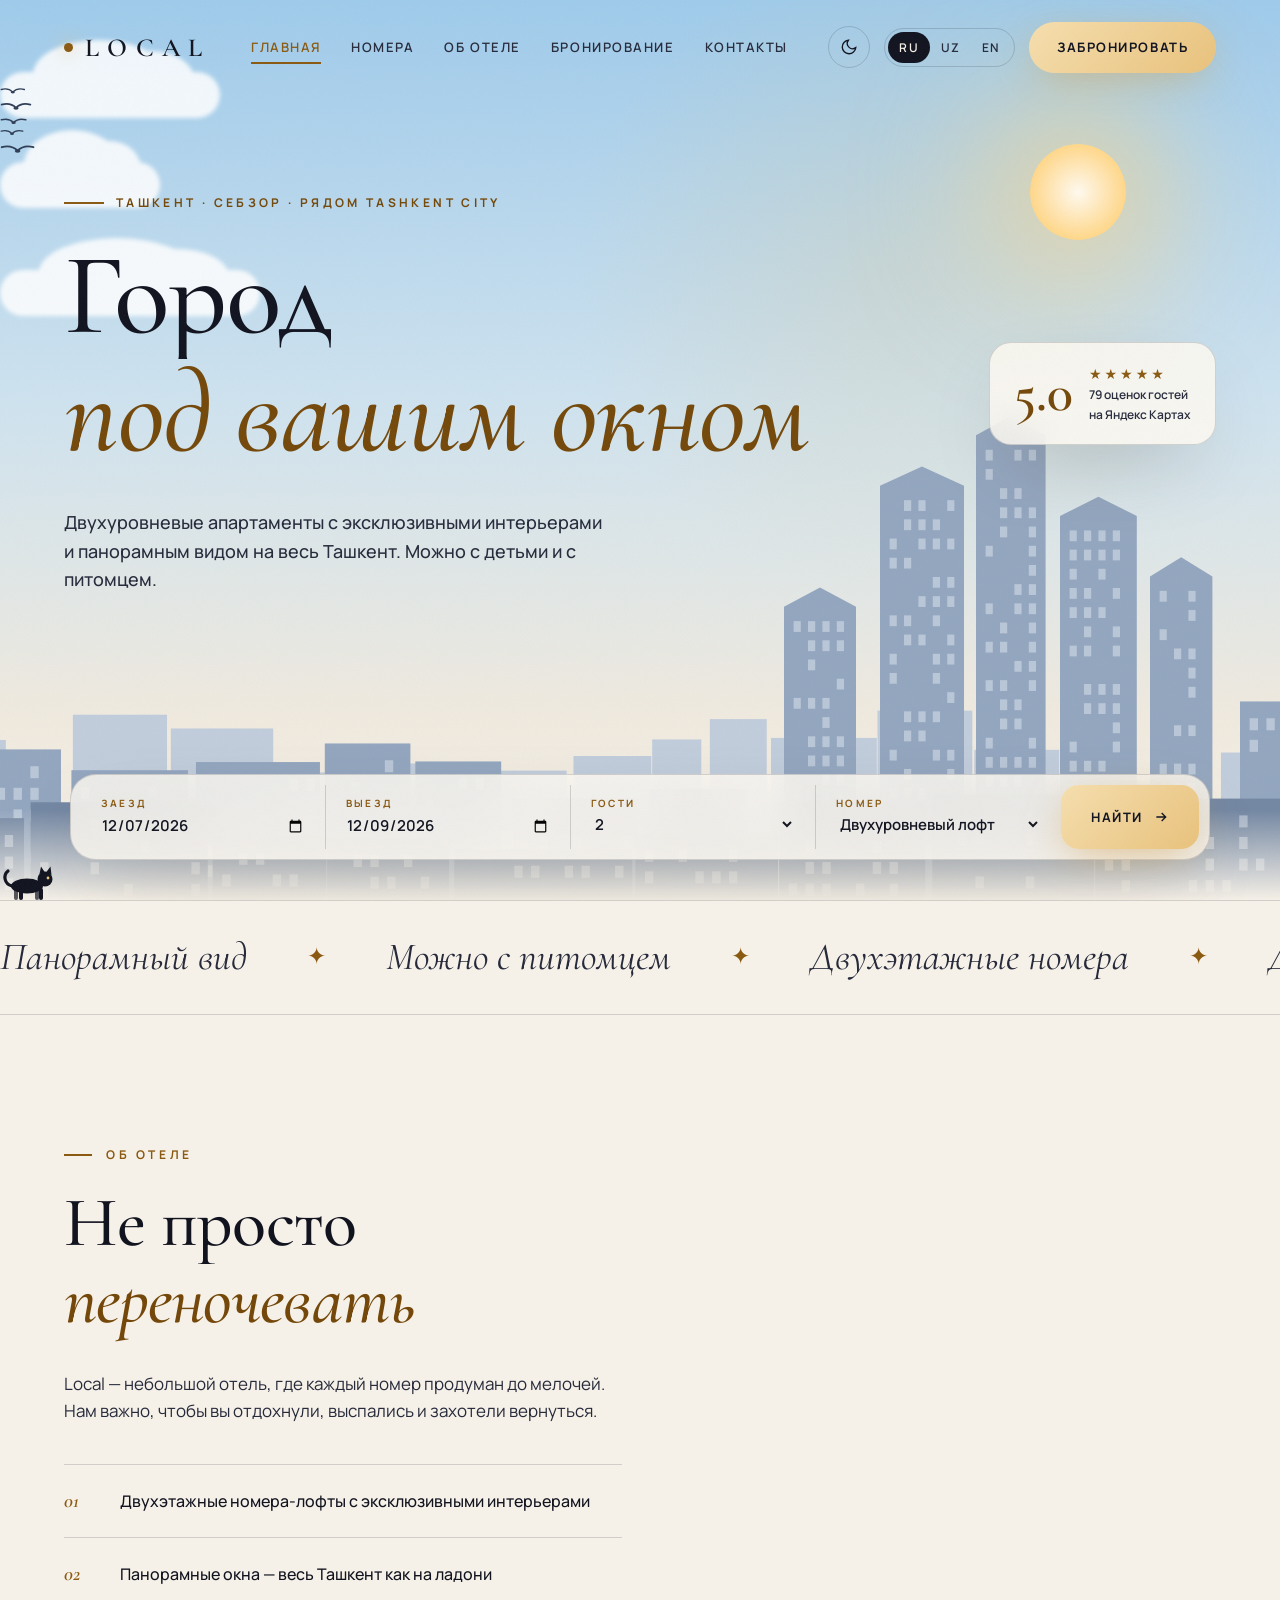
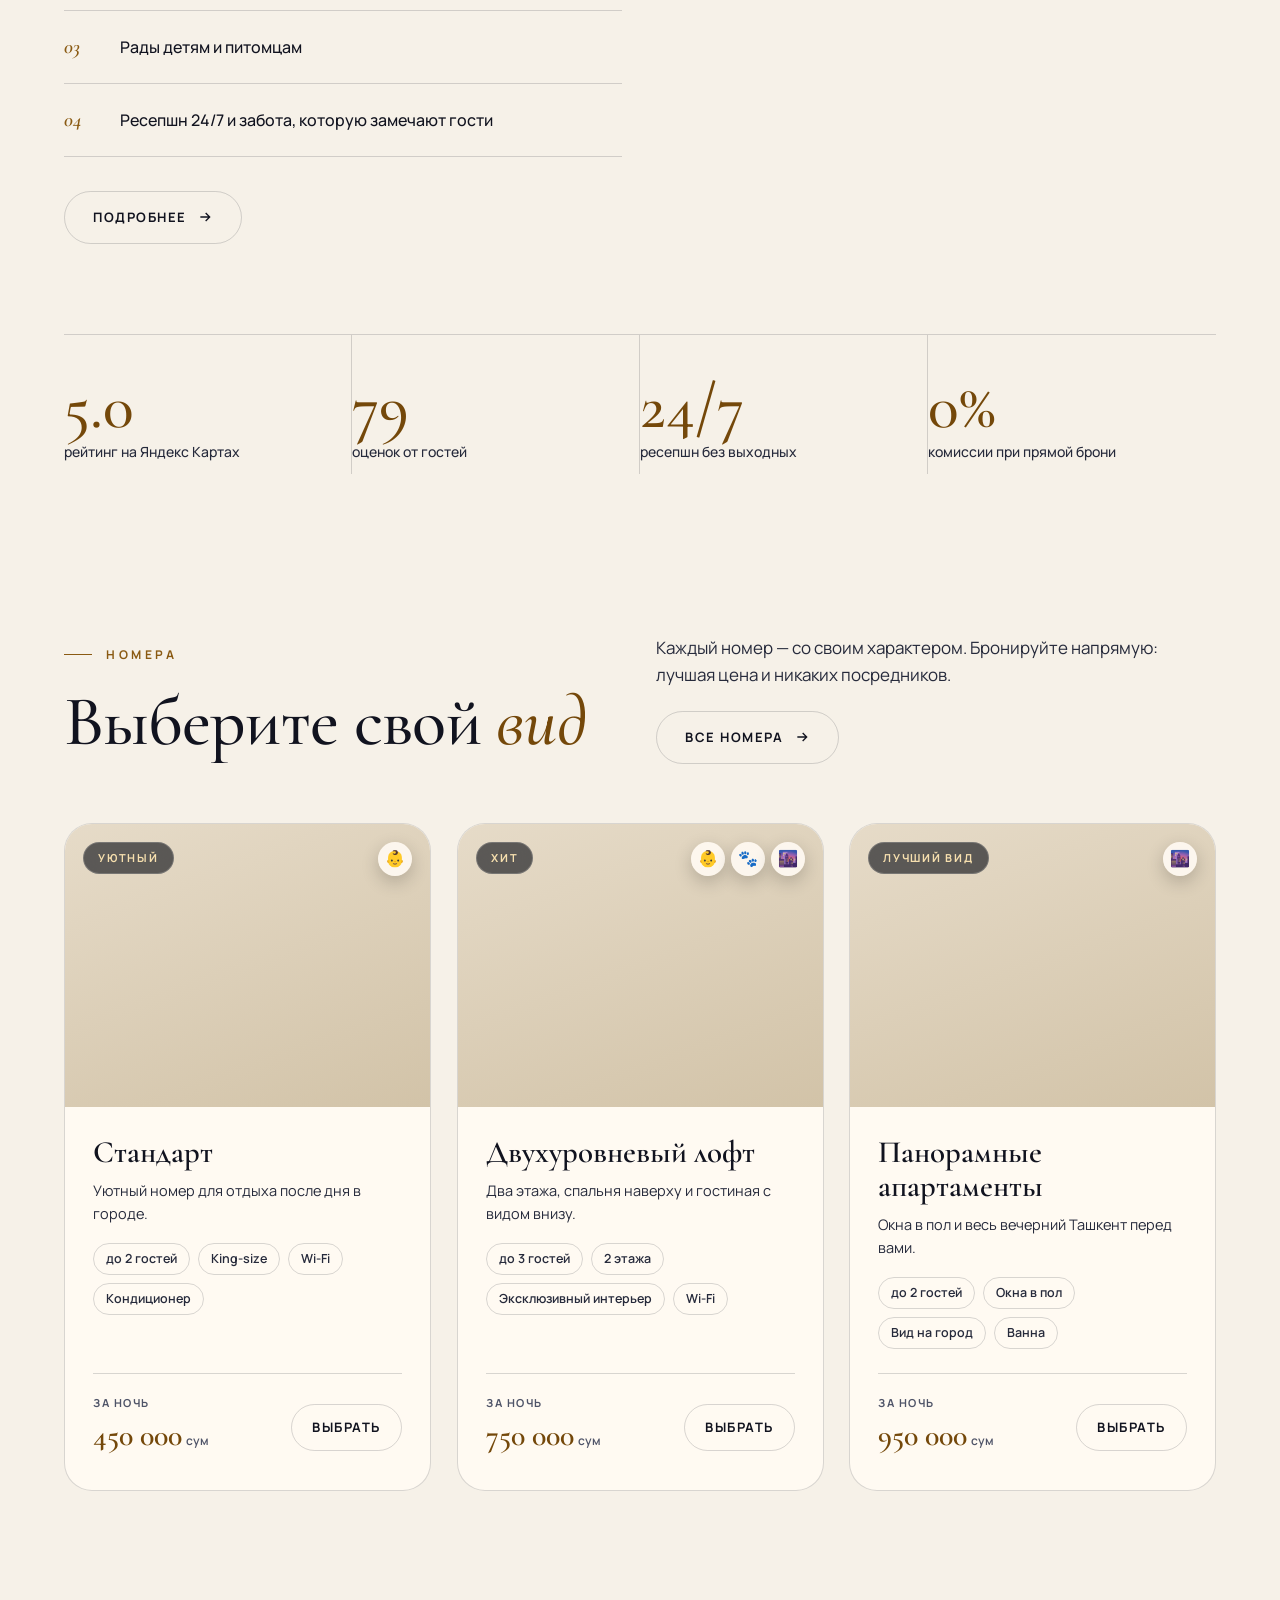
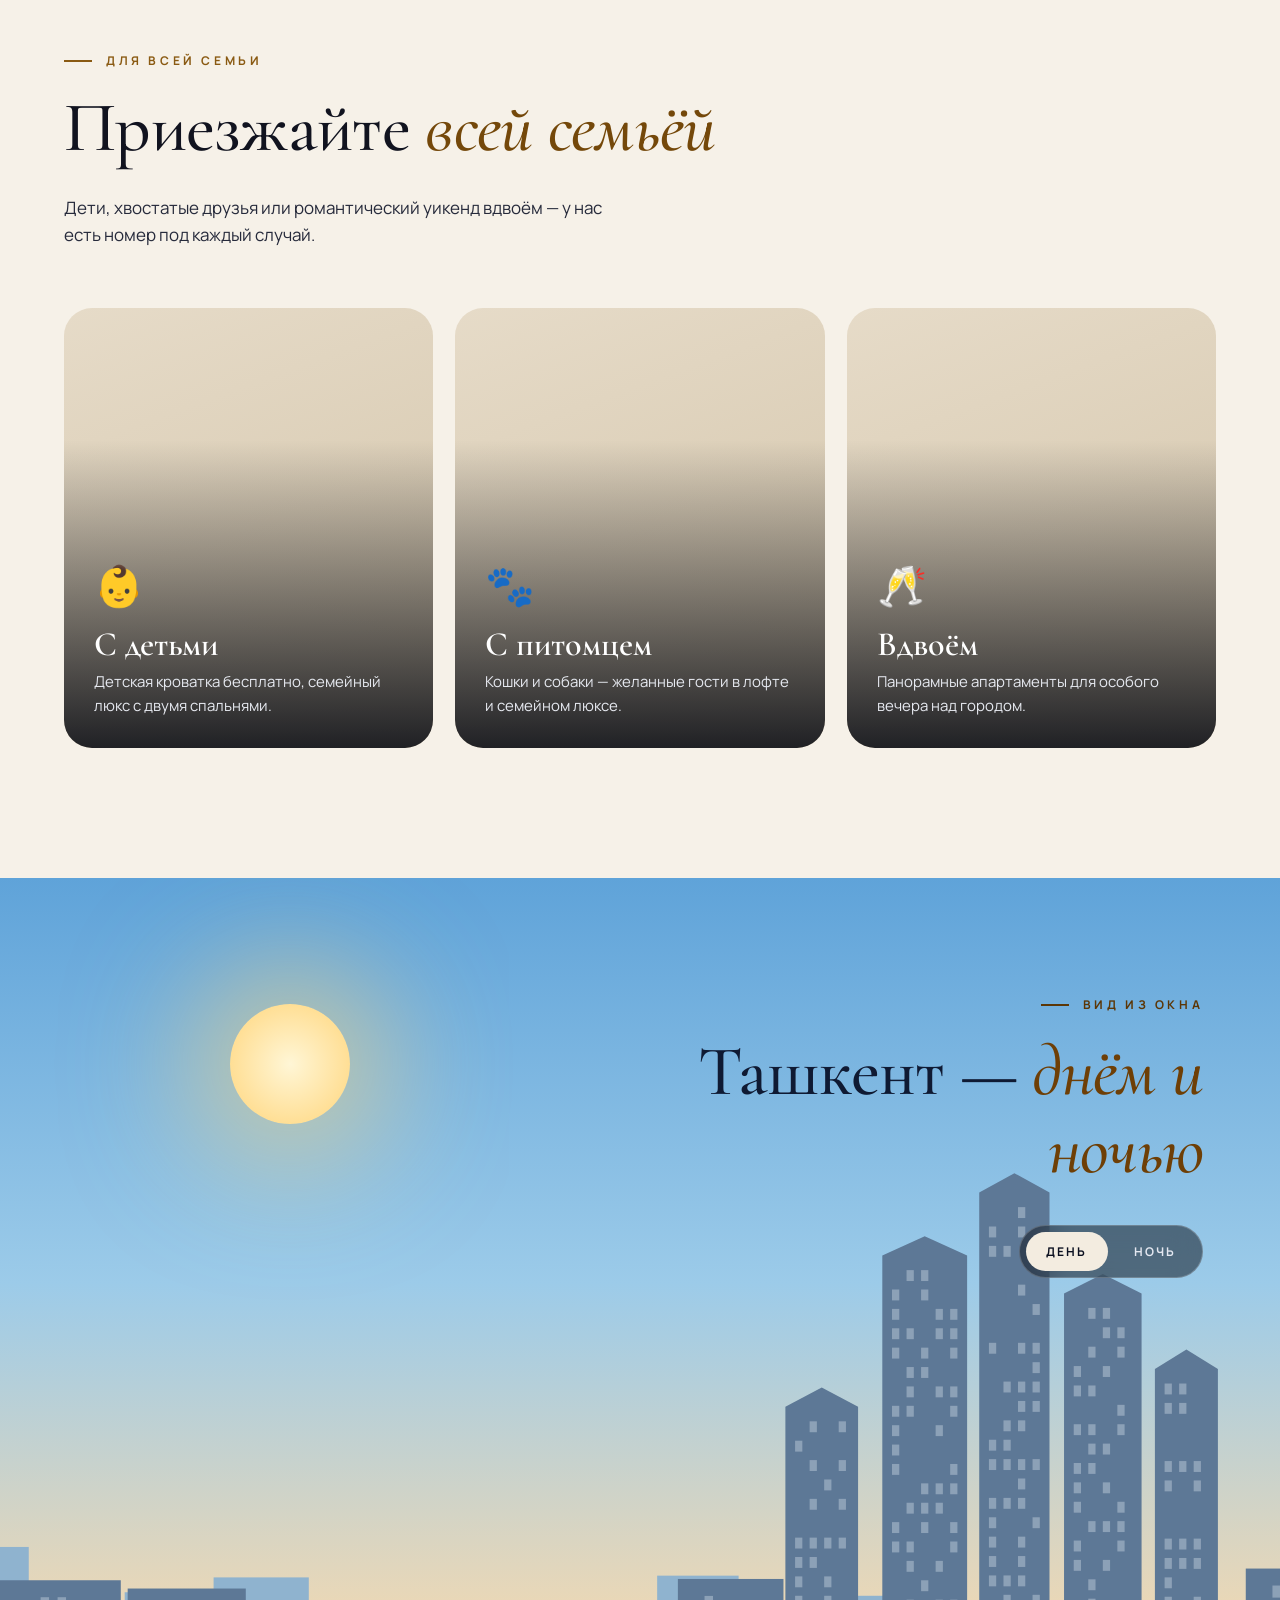
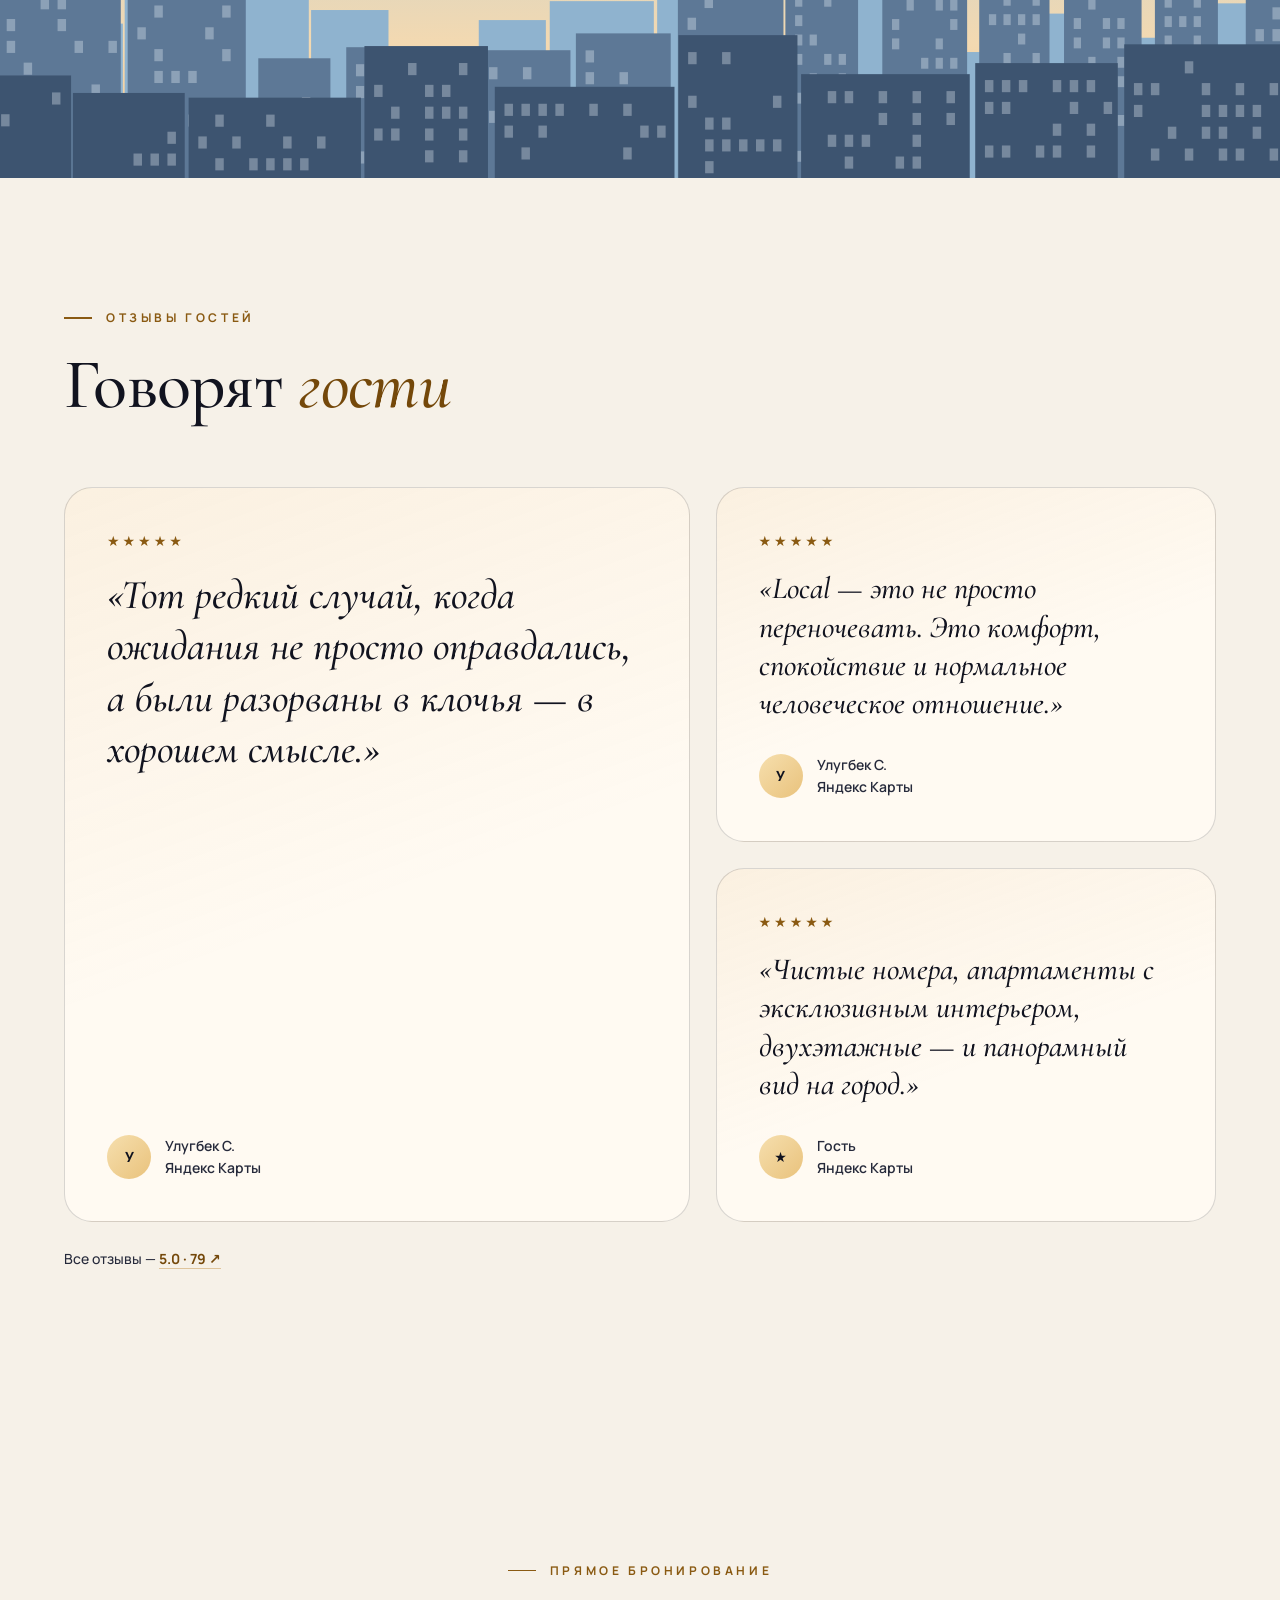
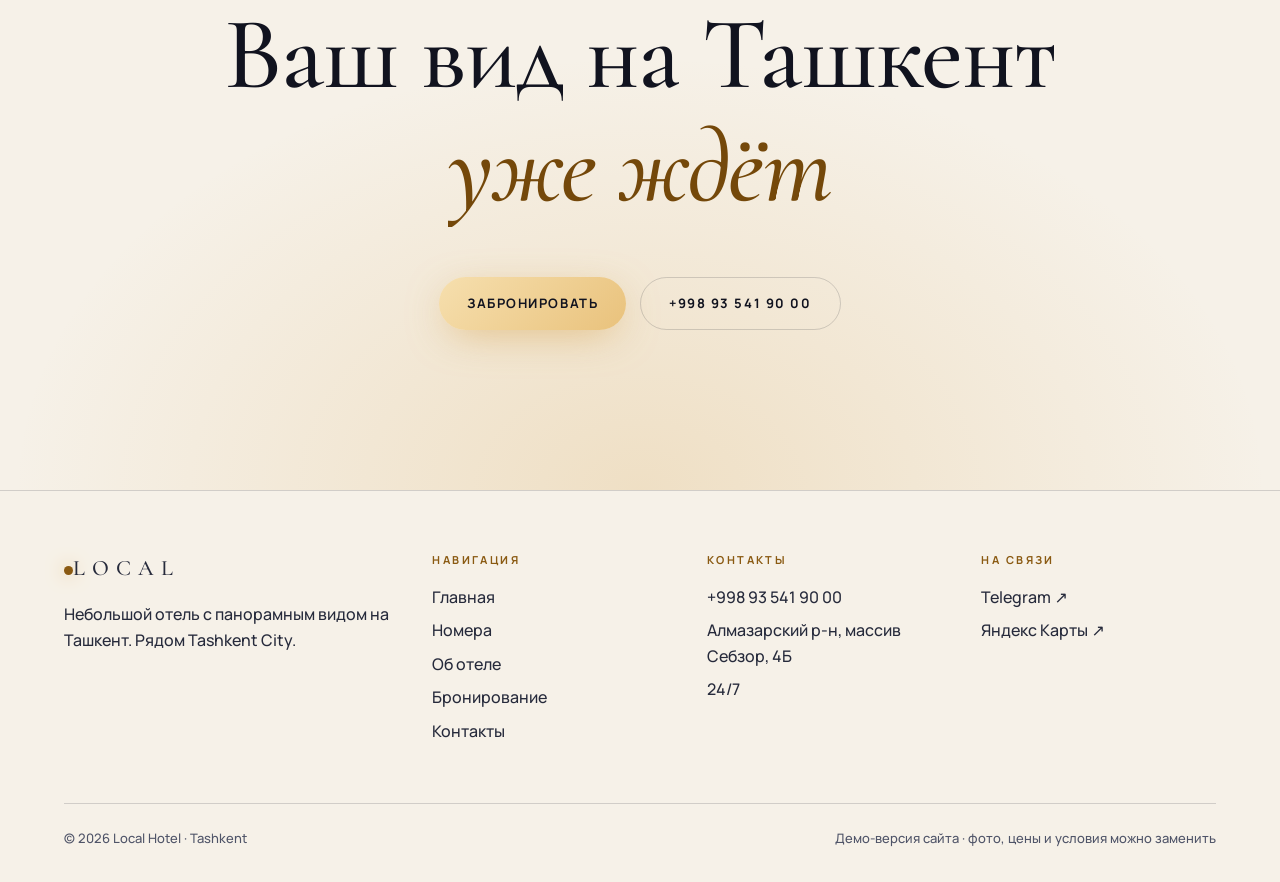
==== commit b5865cf5: "Walking cat, realistic bird flight, remove custom cursor Co-Authored-By: Claude Opus 5.5 <noreply@an" ====
--- a/index.html
+++ b/index.html
@@ -159,7 +159,11 @@
 const st=$('#stars');
 for(let i=0;i<110;i++){const s=document.createElement('i');s.style.cssText=`left:${rnd(0,100)}%;top:${rnd(0,100)}%;animation-delay:${rnd(0,3)}s;transform:scale(${rnd(.5,1.4)})`;st.appendChild(s)}
 [[8,220,55],[18,160,75],[30,260,95]].forEach(([top,w,dur],i)=>$('#clouds').insertAdjacentHTML('beforeend',`<div class="cloud" style="top:${top}%;width:${w}px;animation-duration:${dur}s;animation-delay:-${i*22}s"></div>`));
-[[10,0,26],[30,-4,30],[0,-9,24],[55,-15,34]].forEach(([top,del,dur])=>$('#birds').insertAdjacentHTML('beforeend',`<div class="bird" style="top:${top}px;animation-delay:${del}s;animation-duration:${dur}s"><svg viewBox="0 0 28 14"><path d="M1 8 Q7 1 14 8 Q21 1 27 8"/></svg></div>`));
+/* стая: каждая птица со своей скоростью, высотой и ритмом крыльев */
+[[18,0,34,1],[34,-1.2,34,.85],[4,-2,34,.8],[60,-16,42,1.1],[46,-17,42,.75]].forEach(([top,del,dur,sc],i)=>$('#birds').insertAdjacentHTML('beforeend',
+ `<div class="bird" style="top:${top}px;animation-delay:${del}s;animation-duration:${dur}s"><div class="bob" style="animation-duration:${3+i*.7}s;animation-delay:-${i}s">
+  <svg viewBox="0 0 40 20" style="width:${32*sc}px;height:${16*sc}px;--fd:${(2.2+i*.35).toFixed(2)}s;--fdl:-${(i*.5).toFixed(1)}s">
+   <path class="wl" d="M20 11 Q13 4 2 7"/><path class="wr" d="M20 11 Q27 4 38 7"/><ellipse cx="20" cy="11.5" rx="3.2" ry="1.8"/></svg></div></div>`));
 
 /* свечение и параллакс */
 const hero=$('#hero'),glow=$('#glow');
--- a/style.css
+++ b/style.css
@@ -43,13 +43,6 @@
 .curtain.below{transform:translateY(100%);transition:none}
 @keyframes cup{to{transform:none}}
 
-/* ---------- курсор ---------- */
-.cur,.cur-ring{position:fixed;left:0;top:0;pointer-events:none;z-index:350;border-radius:50%;transform:translate(-50%,-50%)}
-.cur{width:7px;height:7px;background:var(--acc)}
-.cur-ring{width:38px;height:38px;border:1px solid var(--acc);transition:width .35s var(--ease),height .35s var(--ease),background .35s,border-color .35s;opacity:.6}
-.cur-ring.big{width:74px;height:74px;background:rgba(232,194,122,.15);border-color:transparent;opacity:1}
-@media (hover:none){.cur,.cur-ring{display:none}}
-
 /* ---------- прогресс скролла ---------- */
 .progress{position:fixed;top:0;left:0;height:2px;width:100%;background:linear-gradient(90deg,var(--gold),var(--acc));transform-origin:0 50%;transform:scaleX(0);z-index:60}
 
@@ -151,13 +144,20 @@
 .cloud::after{width:40%;height:120%;right:12%;top:-45%}
 [data-theme="dark"] .cloud{opacity:0}
 @keyframes drift{from{transform:translateX(-30vw)}to{transform:translateX(130vw)}}
-.birds{position:absolute;top:22%;left:0;width:100%;height:120px;pointer-events:none;transition:opacity .8s}
+.birds{position:absolute;top:9%;left:0;width:100%;height:120px;pointer-events:none;transition:opacity .8s}
 [data-theme="dark"] .birds{opacity:0}
-.bird{position:absolute;animation:fly 26s linear infinite}
-.bird svg{width:28px;height:14px;animation:flap .5s ease-in-out infinite alternate;transform-origin:50% 70%}
-.bird path{fill:none;stroke:#3a4a64;stroke-width:2;stroke-linecap:round}
-@keyframes fly{from{transform:translateX(-10vw)}to{transform:translateX(110vw)}}
-@keyframes flap{to{transform:scaleY(.35)}}
+.bird{position:absolute;left:0;animation:fly 34s linear infinite}
+.bird .bob{animation:bob 3s ease-in-out infinite alternate}
+.bird svg{display:block;overflow:visible}
+.bird path{fill:none;stroke:#2f3d56;stroke-width:2.2;stroke-linecap:round;stroke-linejoin:round}
+.bird ellipse{fill:#2f3d56}
+.bird .wl,.bird .wr{transform-box:view-box;transform-origin:20px 11px;animation:var(--fd) ease-in-out infinite;animation-delay:var(--fdl)}
+.bird .wl{animation-name:wingL}.bird .wr{animation-name:wingR}
+@keyframes fly{from{transform:translateX(-12vw)}to{transform:translateX(112vw)}}
+@keyframes bob{0%{transform:translateY(0)}50%{transform:translateY(-10px)}100%{transform:translateY(6px)}}
+/* несколько взмахов, затем планирование */
+@keyframes wingL{0%,30%,60%{transform:rotate(-28deg)}15%,45%{transform:rotate(30deg)}75%,100%{transform:rotate(-6deg)}}
+@keyframes wingR{0%,30%,60%{transform:rotate(28deg)}15%,45%{transform:rotate(-30deg)}75%,100%{transform:rotate(6deg)}}
 .hero-sky{position:absolute;left:0;right:0;bottom:0;height:56vh;pointer-events:none}
 .hero-sky svg{position:absolute;bottom:0;left:0;width:100%;height:100%}
 .hero-sky::after{content:"";position:absolute;left:0;right:0;bottom:0;height:90px;background:linear-gradient(transparent,var(--bg));z-index:2}
@@ -189,14 +189,23 @@
 .marquee-track span{display:flex;align-items:center;gap:60px;white-space:nowrap}
 .marquee-track span::after{content:"✦";font-style:normal;color:var(--acc);font-size:.6em}
 @keyframes mq{to{transform:translateX(-50%)}}
-.cat-walk{position:absolute;top:-33px;left:0;width:64px;height:34px;z-index:4;animation:catx 24s linear infinite;cursor:pointer}
-.cat-walk svg{width:100%;height:100%;fill:var(--text);animation:catbob .35s ease-in-out infinite alternate}
+.cat-walk{position:absolute;top:-35px;left:0;width:64px;height:36px;z-index:4;animation:catx 24s linear infinite;cursor:pointer}
+.cat-walk svg{width:100%;height:100%;fill:var(--text);overflow:visible;animation:catbob .3s ease-in-out infinite alternate}
+.cat-walk .tail{stroke:var(--text);transform-box:fill-box;transform-origin:100% 100%;animation:tail 1.2s ease-in-out infinite alternate}
+.cat-walk .leg{transform-box:fill-box;transform-origin:50% 0;animation:step .6s ease-in-out infinite alternate}
+.cat-walk .l2,.cat-walk .l3{animation-delay:-.6s}
+.cat-walk .l1,.cat-walk .l2{opacity:.7}
+.cat-walk .head{transform-box:fill-box;transform-origin:30% 80%;animation:nod .6s ease-in-out infinite alternate}
+@keyframes step{from{transform:rotate(26deg)}to{transform:rotate(-26deg)}}
+@keyframes tail{from{transform:rotate(-8deg)}to{transform:rotate(10deg)}}
+@keyframes nod{from{transform:translateY(0)}to{transform:translateY(.8px)}}
+.cat-walk:hover .leg,.cat-walk:hover .tail,.cat-walk:hover .head{animation-play-state:paused}
 .cat-walk .meow{position:absolute;bottom:40px;left:30px;background:var(--text);color:var(--bg);font-size:12px;font-weight:700;padding:5px 11px;border-radius:14px 14px 14px 2px;opacity:0;transform:translateY(6px) scale(.8);transition:.35s var(--ease);white-space:nowrap}
 .cat-walk:hover .meow,.cat-walk.talk .meow{opacity:1;transform:none}
 .cat-walk:hover{animation-play-state:paused}
 .cat-walk:hover svg{animation-play-state:paused}
 @keyframes catx{0%{transform:translateX(-80px)}48%{transform:translateX(calc(100vw + 20px))}50%{transform:translateX(calc(100vw + 20px)) scaleX(-1)}98%{transform:translateX(-80px) scaleX(-1)}100%{transform:translateX(-80px)}}
-@keyframes catbob{to{transform:translateY(-2px)}}
+@keyframes catbob{to{transform:translateY(-1.2px)}}
 
 /* статистика */
 .stats{display:grid;grid-template-columns:repeat(4,1fr);border-top:1px solid var(--line);margin-top:90px}
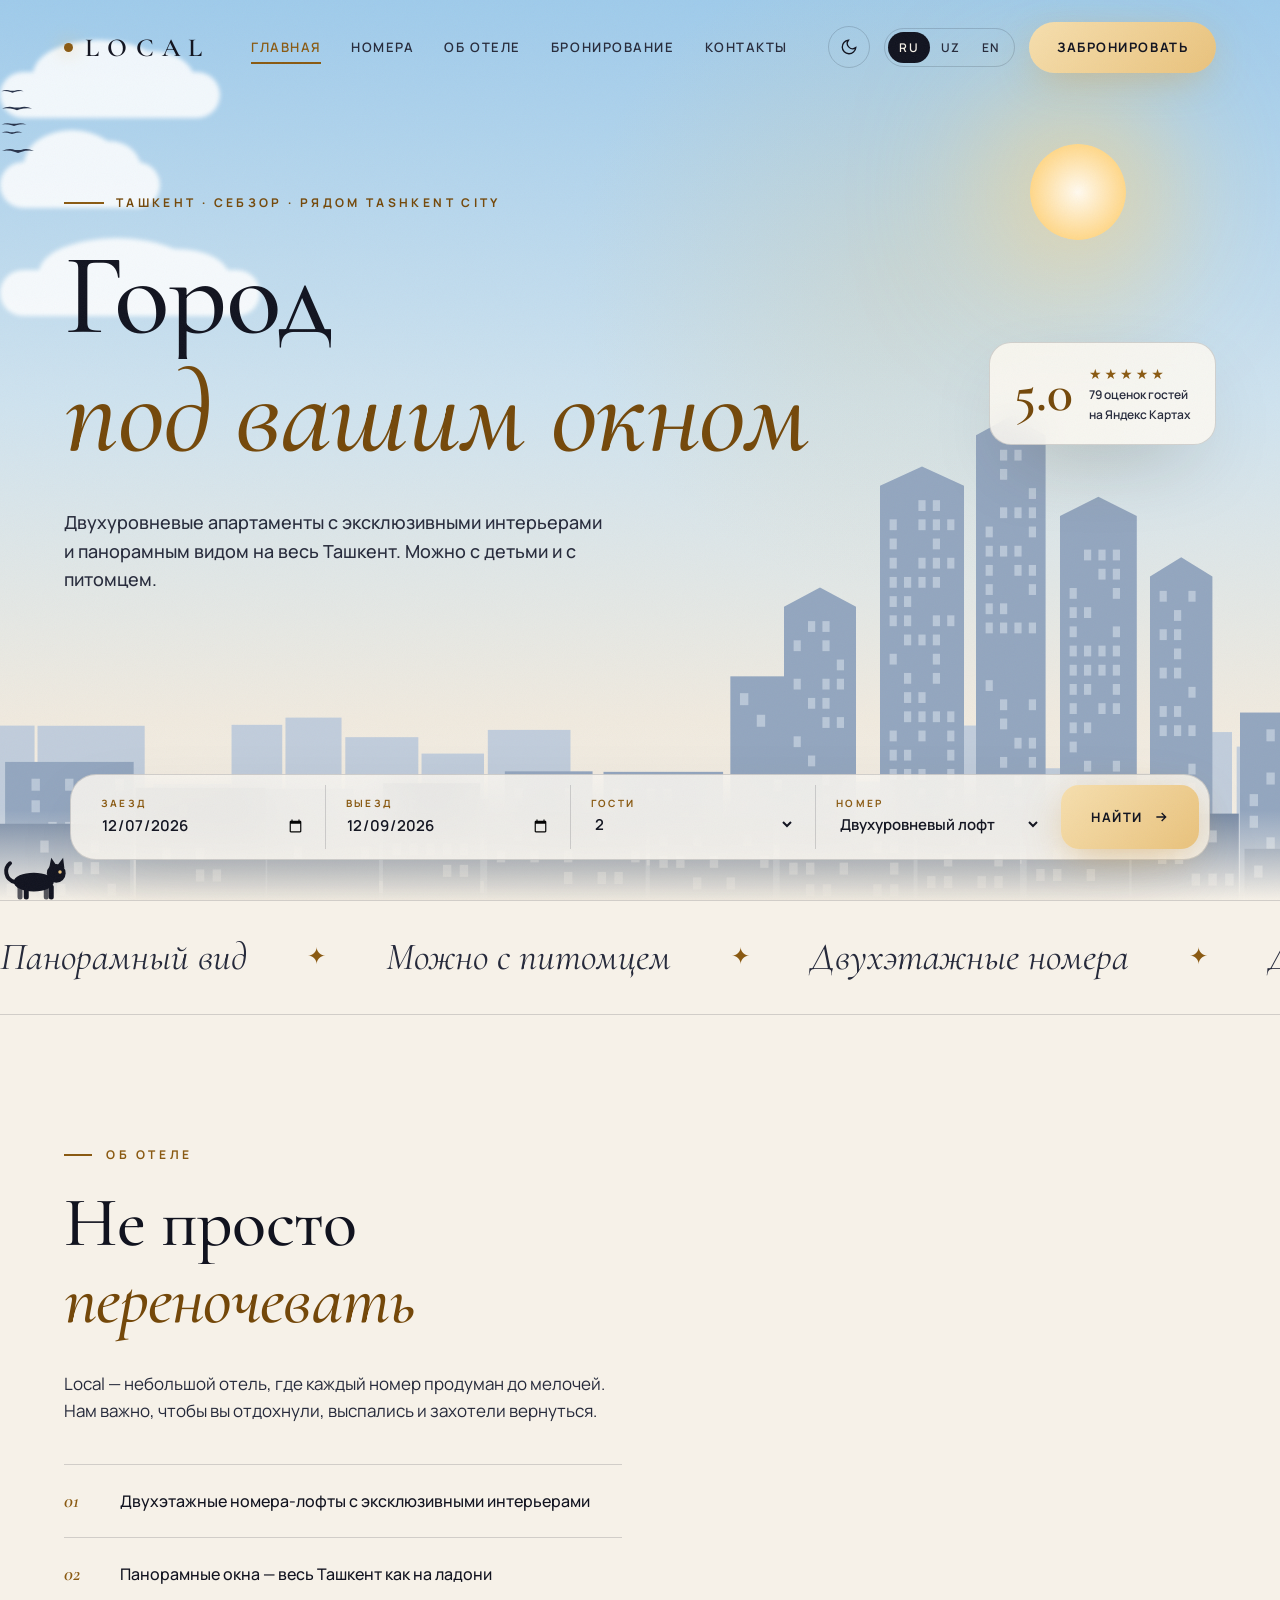
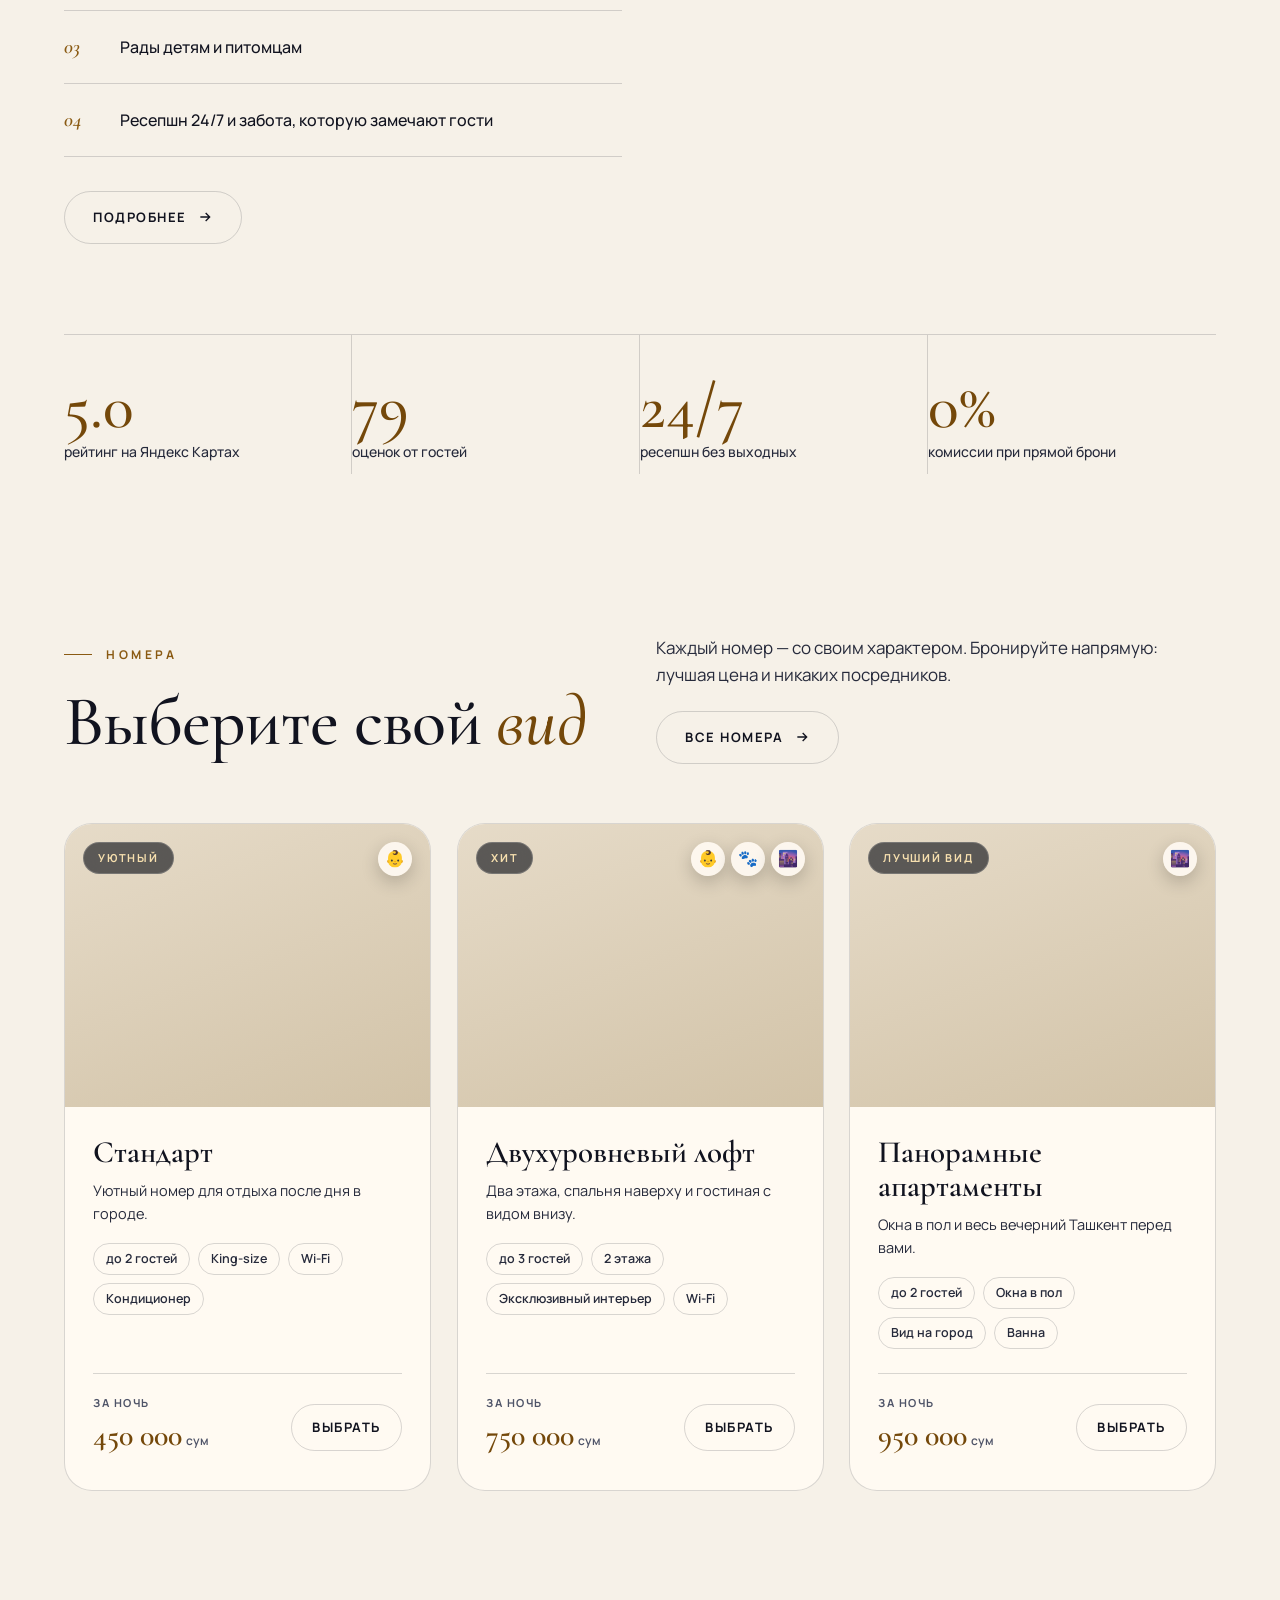
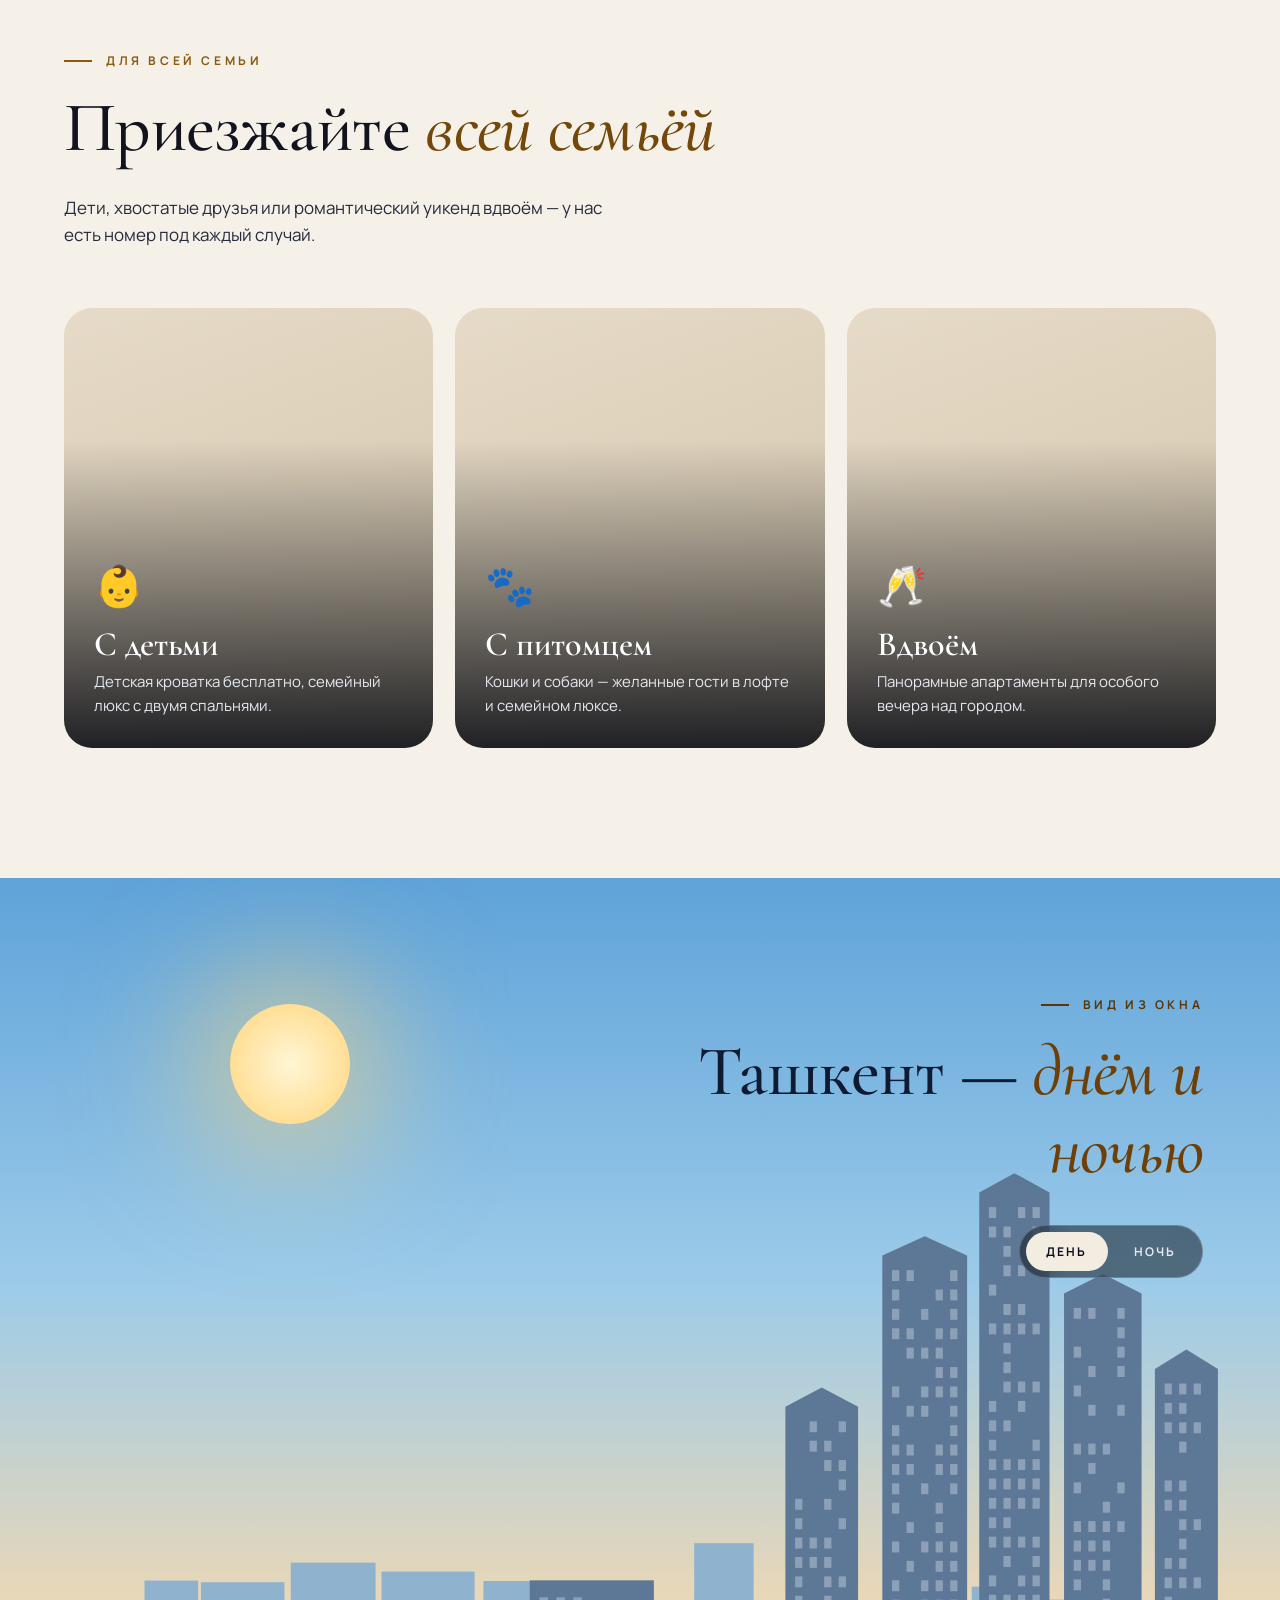
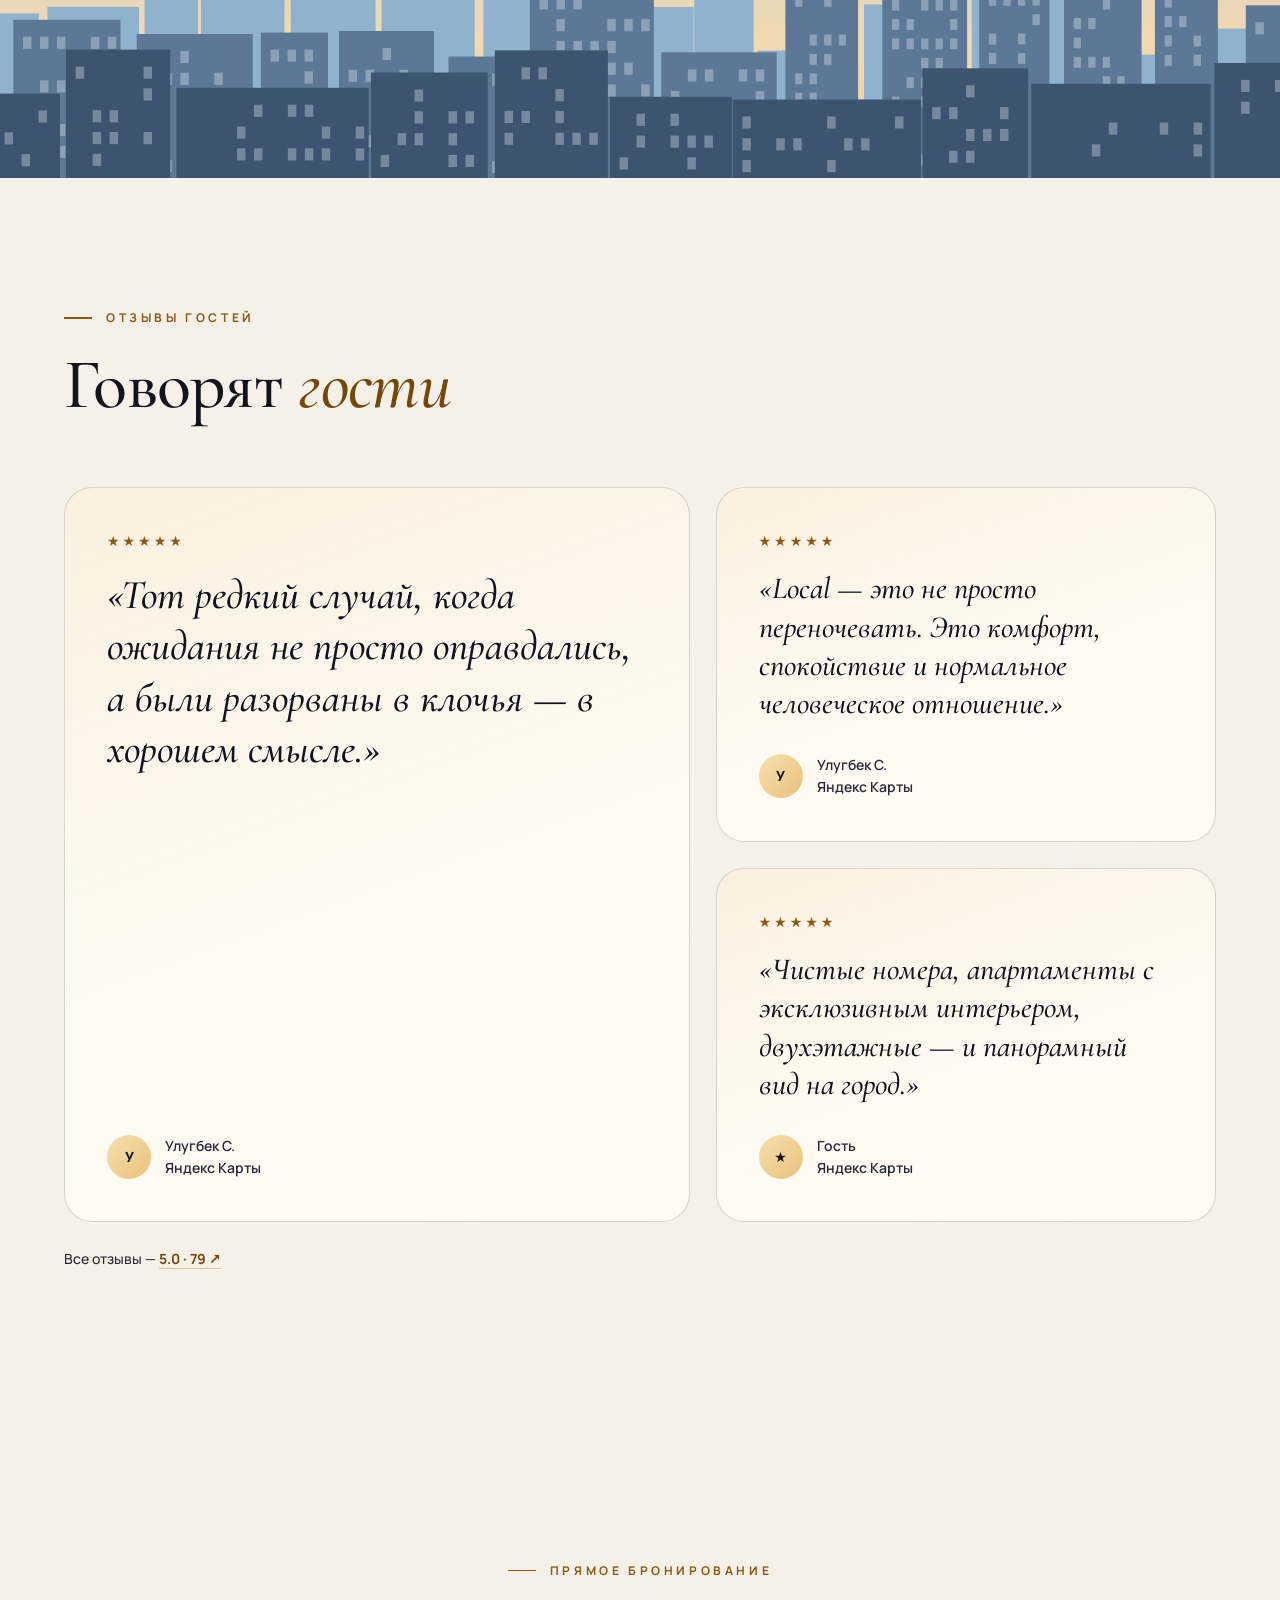
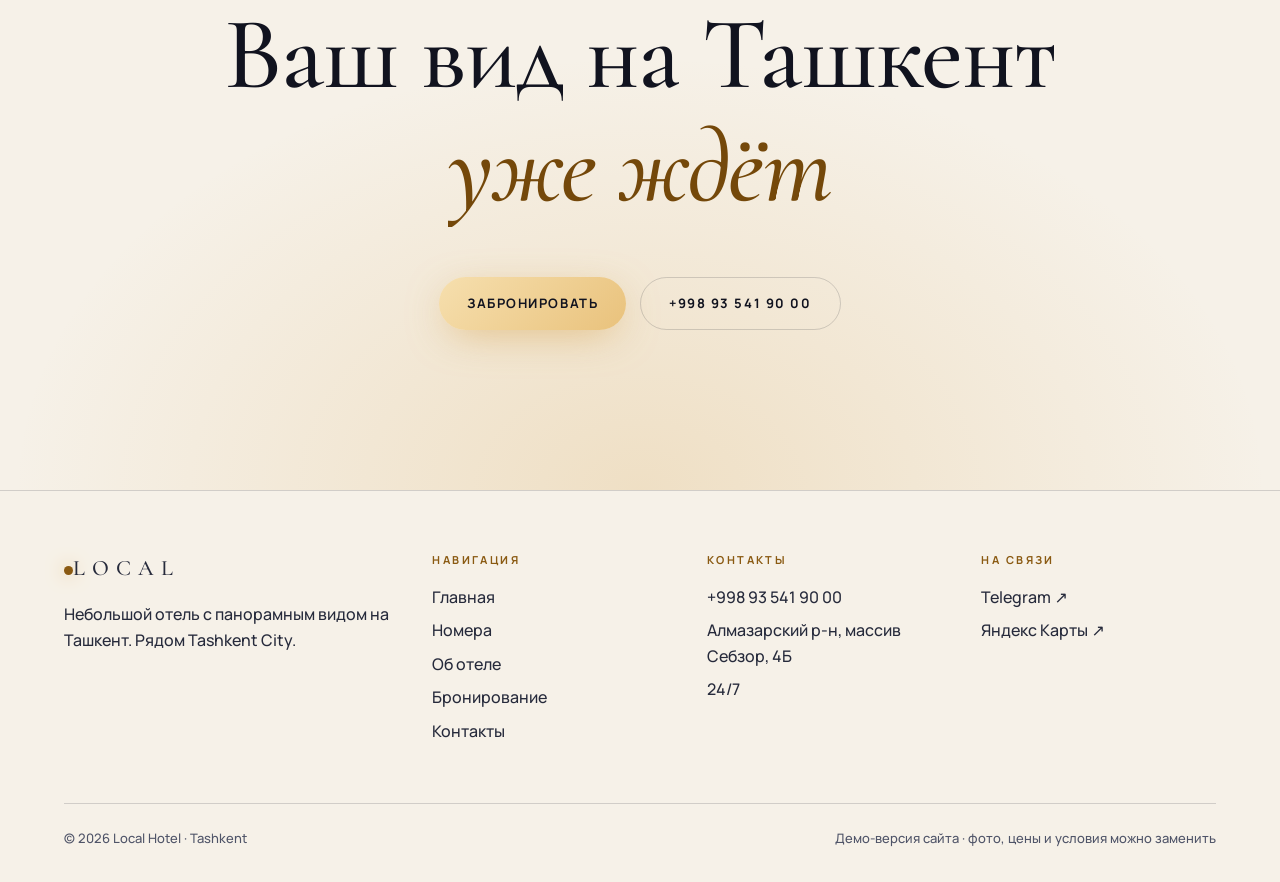
==== commit e4a5cf08: "Bird silhouettes with morphing wings, bigger stepping cat, cache-busting for css/js Co-Authored-By: " ====
--- a/index.html
+++ b/index.html
@@ -9,7 +9,7 @@
 <meta property="og:description" content="Панорамные апартаменты в Ташкенте. Можно с детьми и питомцем. Бронирование напрямую.">
 <link rel="preconnect" href="https://fonts.googleapis.com"><link rel="preconnect" href="https://fonts.gstatic.com" crossorigin>
 <link href="https://fonts.googleapis.com/css2?family=Cormorant+Garamond:ital,wght@0,400;0,500;0,600;1,400;1,500;1,600&family=Manrope:wght@400;500;600;700;800&display=swap" rel="stylesheet">
-<link rel="stylesheet" href="style.css">
+<link rel="stylesheet" href="style.css?v=1794908057">
 <script>document.documentElement.dataset.theme=(()=>{try{return localStorage.getItem('lh_theme')||'light'}catch(e){return'light'}})()</script>
 </head>
 <body data-page="home">
@@ -148,7 +148,7 @@
   </div>
 </section>
 
-<script src="app.js"></script>
+<script src="app.js?v=1794908057"></script>
 <script>
 
 /* фото */
@@ -159,11 +159,15 @@
 const st=$('#stars');
 for(let i=0;i<110;i++){const s=document.createElement('i');s.style.cssText=`left:${rnd(0,100)}%;top:${rnd(0,100)}%;animation-delay:${rnd(0,3)}s;transform:scale(${rnd(.5,1.4)})`;st.appendChild(s)}
 [[8,220,55],[18,160,75],[30,260,95]].forEach(([top,w,dur],i)=>$('#clouds').insertAdjacentHTML('beforeend',`<div class="cloud" style="top:${top}%;width:${w}px;animation-duration:${dur}s;animation-delay:-${i*22}s"></div>`));
-/* стая: каждая птица со своей скоростью, высотой и ритмом крыльев */
-[[18,0,34,1],[34,-1.2,34,.85],[4,-2,34,.8],[60,-16,42,1.1],[46,-17,42,.75]].forEach(([top,del,dur,sc],i)=>$('#birds').insertAdjacentHTML('beforeend',
- `<div class="bird" style="top:${top}px;animation-delay:${del}s;animation-duration:${dur}s"><div class="bob" style="animation-duration:${3+i*.7}s;animation-delay:-${i}s">
-  <svg viewBox="0 0 40 20" style="width:${32*sc}px;height:${16*sc}px;--fd:${(2.2+i*.35).toFixed(2)}s;--fdl:-${(i*.5).toFixed(1)}s">
-   <path class="wl" d="M20 11 Q13 4 2 7"/><path class="wr" d="M20 11 Q27 4 38 7"/><ellipse cx="20" cy="11.5" rx="3.2" ry="1.8"/></svg></div></div>`));
+/* стая: силуэты птиц с гнущимися крыльями (morph), у каждой свой ритм */
+const W={up:'M0 4 Q7 -1 13 7 L16 8 L19 7 Q25 -1 32 4 Q25 3 19 10 L16 11 L13 10 Q7 3 0 4 Z',mid:'M0 9 Q7 6 13 8 L16 8 L19 8 Q25 6 32 9 Q25 8 19 10 L16 11 L13 10 Q7 8 0 9 Z',dn:'M3 15 Q8 9 13 8 L16 8 L19 8 Q24 9 29 15 Q24 12 19 10 L16 11 L13 10 Q8 12 3 15 Z'};
+const flap=[W.mid,W.up,W.mid,W.dn,W.mid,W.up,W.mid,W.dn,W.mid,W.up,W.mid,W.mid,W.mid].join(';');
+const kt=[...Array(13)].map((_,i)=>(i/12).toFixed(3)).join(';');
+const ks=[...Array(12)].map(()=>'.45 0 .55 1').join(';');
+[[16,0,38,1],[34,-1.4,38,.82],[2,-2.3,38,.74],[58,-19,46,1.05],[44,-20.5,46,.7]].forEach(([top,del,dur,sc],i)=>$('#birds').insertAdjacentHTML('beforeend',
+ `<div class="bird" style="top:${top}px;animation-delay:${del}s;animation-duration:${dur}s"><div class="bob" style="animation-duration:${(3.2+i*.6).toFixed(1)}s;animation-delay:-${i}s">
+  <svg viewBox="-2 -3 36 20" style="width:${(34*sc).toFixed(0)}px;height:${(19*sc).toFixed(0)}px"><path d="${W.mid}">
+   <animate attributeName="d" dur="${(1.9+i*.23).toFixed(2)}s" begin="-${(i*.37).toFixed(2)}s" repeatCount="indefinite" values="${flap}" keyTimes="${kt}" calcMode="spline" keySplines="${ks}"/></path></svg></div></div>`));
 
 /* свечение и параллакс */
 const hero=$('#hero'),glow=$('#glow');
--- a/style.css
+++ b/style.css
@@ -42,6 +42,17 @@
 .curtain.in{transform:translateY(0);transition:transform .7s var(--ease)}
 .curtain.below{transform:translateY(100%);transition:none}
 @keyframes cup{to{transform:none}}
+/* быстрый плавный переход между страницами */
+@view-transition{navigation:auto}
+::view-transition-old(root){animation:vtOut .32s cubic-bezier(.4,0,1,1) both}
+::view-transition-new(root){animation:vtIn .45s cubic-bezier(.2,.8,.2,1) both}
+@keyframes vtOut{to{opacity:0;transform:translateY(-14px)}}
+@keyframes vtIn{from{opacity:0;transform:translateY(18px)}}
+.nav{view-transition-name:nav}
+::view-transition-old(nav),::view-transition-new(nav){animation:none}
+/* запасной вариант для браузеров без view transitions */
+@supports not (view-transition-name:none){body.fade-in{animation:fadeIn .4s ease-out both}}
+@keyframes fadeIn{from{opacity:0}}
 
 /* ---------- прогресс скролла ---------- */
 .progress{position:fixed;top:0;left:0;height:2px;width:100%;background:linear-gradient(90deg,var(--gold),var(--acc));transform-origin:0 50%;transform:scaleX(0);z-index:60}
@@ -146,18 +157,12 @@
 @keyframes drift{from{transform:translateX(-30vw)}to{transform:translateX(130vw)}}
 .birds{position:absolute;top:9%;left:0;width:100%;height:120px;pointer-events:none;transition:opacity .8s}
 [data-theme="dark"] .birds{opacity:0}
-.bird{position:absolute;left:0;animation:fly 34s linear infinite}
+.bird{position:absolute;left:0;animation:fly 38s linear infinite}
 .bird .bob{animation:bob 3s ease-in-out infinite alternate}
 .bird svg{display:block;overflow:visible}
-.bird path{fill:none;stroke:#2f3d56;stroke-width:2.2;stroke-linecap:round;stroke-linejoin:round}
-.bird ellipse{fill:#2f3d56}
-.bird .wl,.bird .wr{transform-box:view-box;transform-origin:20px 11px;animation:var(--fd) ease-in-out infinite;animation-delay:var(--fdl)}
-.bird .wl{animation-name:wingL}.bird .wr{animation-name:wingR}
+.bird path{fill:#27324a;transition:fill .8s}
 @keyframes fly{from{transform:translateX(-12vw)}to{transform:translateX(112vw)}}
-@keyframes bob{0%{transform:translateY(0)}50%{transform:translateY(-10px)}100%{transform:translateY(6px)}}
-/* несколько взмахов, затем планирование */
-@keyframes wingL{0%,30%,60%{transform:rotate(-28deg)}15%,45%{transform:rotate(30deg)}75%,100%{transform:rotate(-6deg)}}
-@keyframes wingR{0%,30%,60%{transform:rotate(28deg)}15%,45%{transform:rotate(-30deg)}75%,100%{transform:rotate(6deg)}}
+@keyframes bob{0%{transform:translateY(0) rotate(-2deg)}50%{transform:translateY(-12px) rotate(1.5deg)}100%{transform:translateY(5px) rotate(-1deg)}}
 .hero-sky{position:absolute;left:0;right:0;bottom:0;height:56vh;pointer-events:none}
 .hero-sky svg{position:absolute;bottom:0;left:0;width:100%;height:100%}
 .hero-sky::after{content:"";position:absolute;left:0;right:0;bottom:0;height:90px;background:linear-gradient(transparent,var(--bg));z-index:2}
@@ -189,14 +194,14 @@
 .marquee-track span{display:flex;align-items:center;gap:60px;white-space:nowrap}
 .marquee-track span::after{content:"✦";font-style:normal;color:var(--acc);font-size:.6em}
 @keyframes mq{to{transform:translateX(-50%)}}
-.cat-walk{position:absolute;top:-35px;left:0;width:64px;height:36px;z-index:4;animation:catx 24s linear infinite;cursor:pointer}
-.cat-walk svg{width:100%;height:100%;fill:var(--text);overflow:visible;animation:catbob .3s ease-in-out infinite alternate}
+.cat-walk{position:absolute;top:-44px;left:0;width:80px;height:45px;z-index:4;animation:catx 28s linear infinite;cursor:pointer}
+.cat-walk svg{width:100%;height:100%;fill:var(--text);overflow:visible;animation:catbob .25s ease-in-out infinite alternate}
 .cat-walk .tail{stroke:var(--text);transform-box:fill-box;transform-origin:100% 100%;animation:tail 1.2s ease-in-out infinite alternate}
-.cat-walk .leg{transform-box:fill-box;transform-origin:50% 0;animation:step .6s ease-in-out infinite alternate}
-.cat-walk .l2,.cat-walk .l3{animation-delay:-.6s}
+.cat-walk .leg{transform-box:fill-box;transform-origin:50% 0;animation:step .5s ease-in-out infinite alternate}
+.cat-walk .l2,.cat-walk .l3{animation-delay:-.5s}
 .cat-walk .l1,.cat-walk .l2{opacity:.7}
 .cat-walk .head{transform-box:fill-box;transform-origin:30% 80%;animation:nod .6s ease-in-out infinite alternate}
-@keyframes step{from{transform:rotate(26deg)}to{transform:rotate(-26deg)}}
+@keyframes step{from{transform:rotate(34deg)}to{transform:rotate(-34deg)}}
 @keyframes tail{from{transform:rotate(-8deg)}to{transform:rotate(10deg)}}
 @keyframes nod{from{transform:translateY(0)}to{transform:translateY(.8px)}}
 .cat-walk:hover .leg,.cat-walk:hover .tail,.cat-walk:hover .head{animation-play-state:paused}
@@ -204,8 +209,11 @@
 .cat-walk:hover .meow,.cat-walk.talk .meow{opacity:1;transform:none}
 .cat-walk:hover{animation-play-state:paused}
 .cat-walk:hover svg{animation-play-state:paused}
-@keyframes catx{0%{transform:translateX(-80px)}48%{transform:translateX(calc(100vw + 20px))}50%{transform:translateX(calc(100vw + 20px)) scaleX(-1)}98%{transform:translateX(-80px) scaleX(-1)}100%{transform:translateX(-80px)}}
-@keyframes catbob{to{transform:translateY(-1.2px)}}
+@keyframes catx{0%{transform:translateX(-90px)}48%,50%{transform:translateX(calc(100vw + 20px))}98%,100%{transform:translateX(-90px)}}
+.cat-body{display:block;width:100%;height:100%;animation:catflip 28s step-end infinite}
+@keyframes catflip{0%{transform:none}49%{transform:scaleX(-1)}99%{transform:none}}
+.cat-walk:hover .cat-body{animation-play-state:paused}
+@keyframes catbob{to{transform:translateY(-1.8px)}}
 
 /* статистика */
 .stats{display:grid;grid-template-columns:repeat(4,1fr);border-top:1px solid var(--line);margin-top:90px}
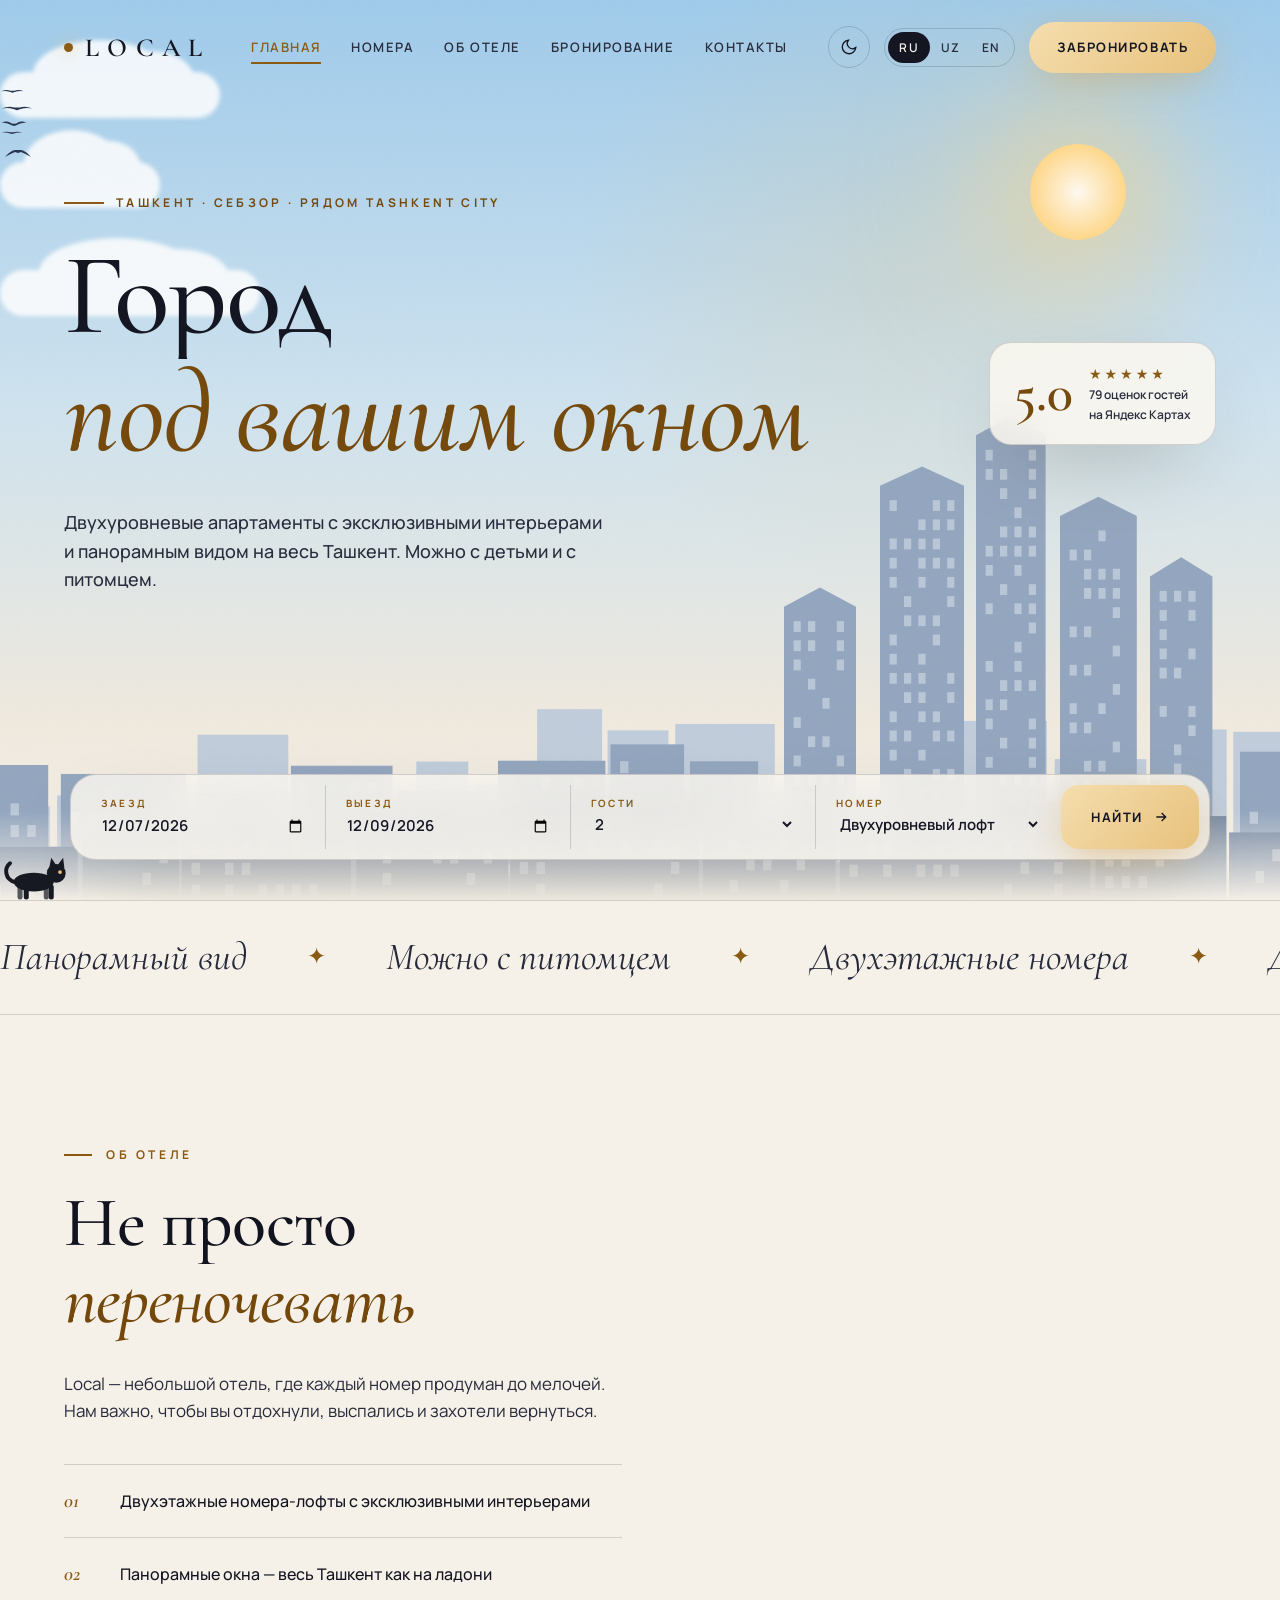
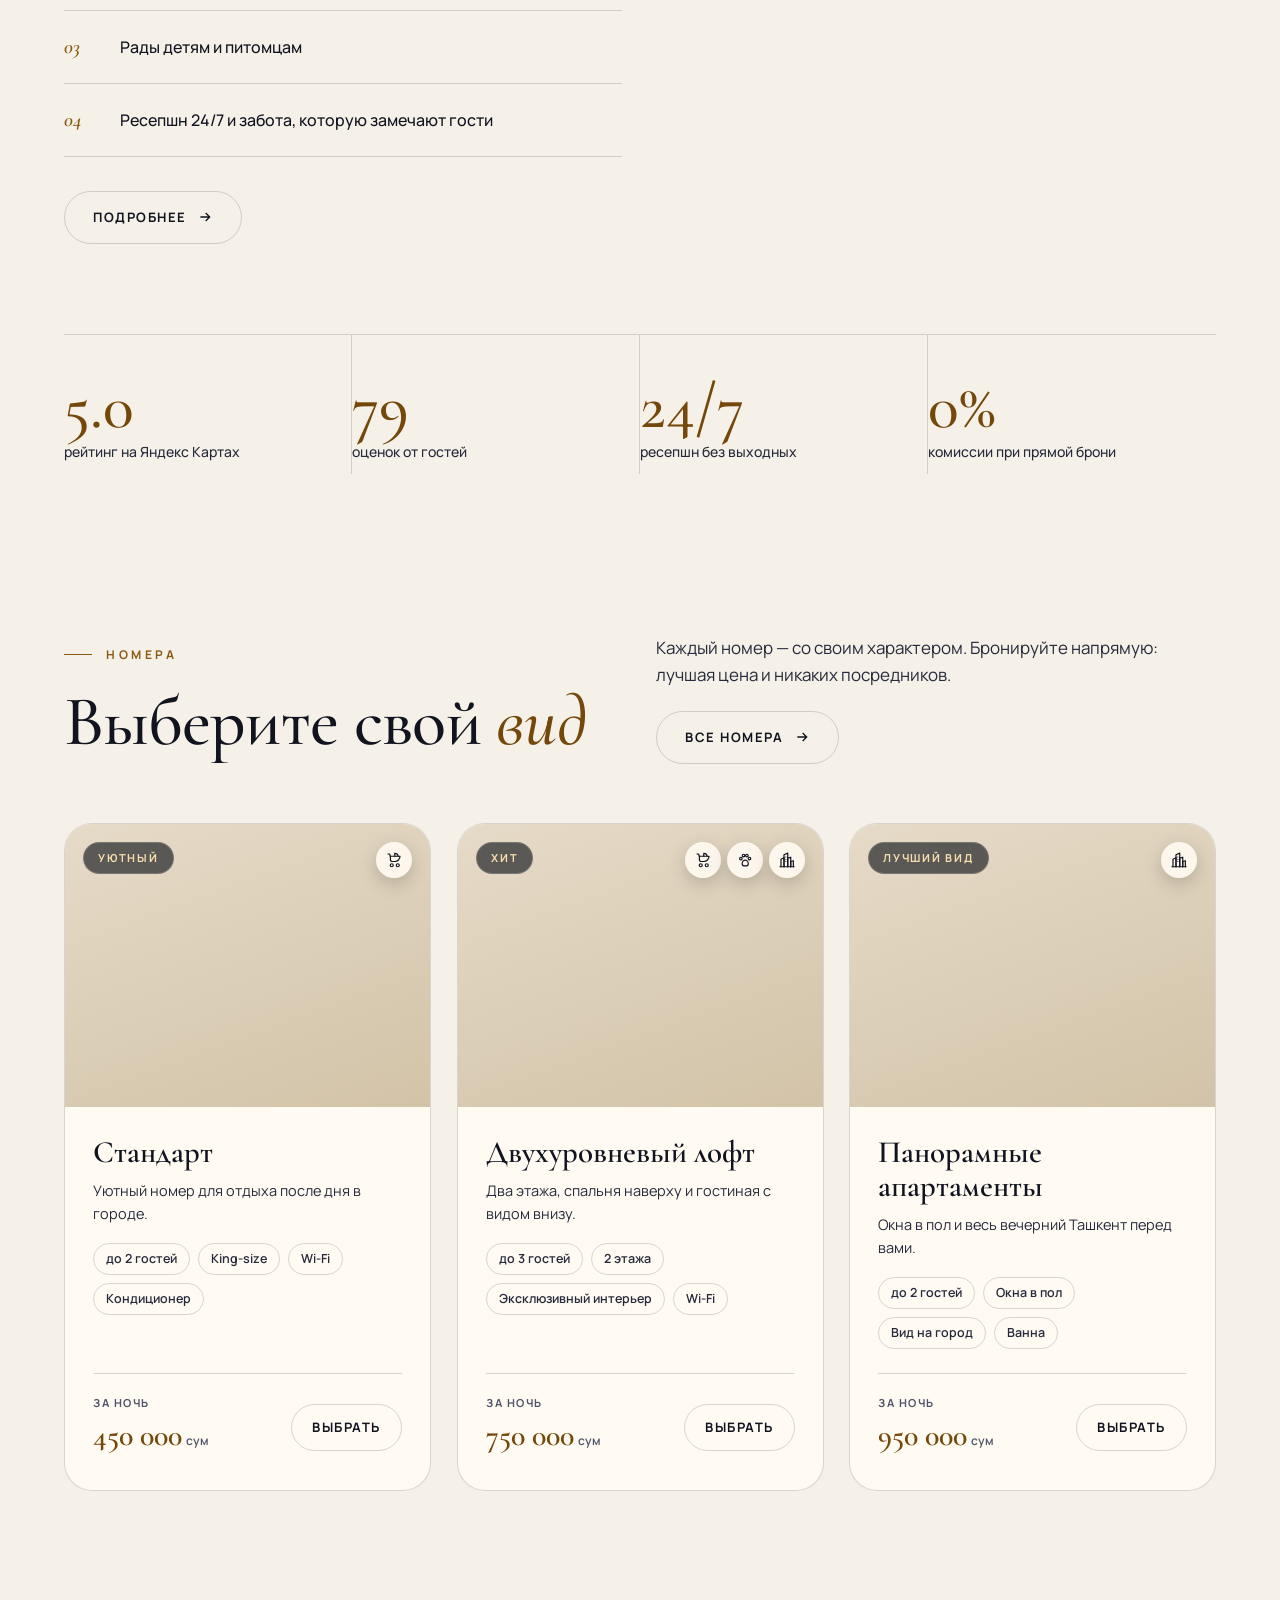
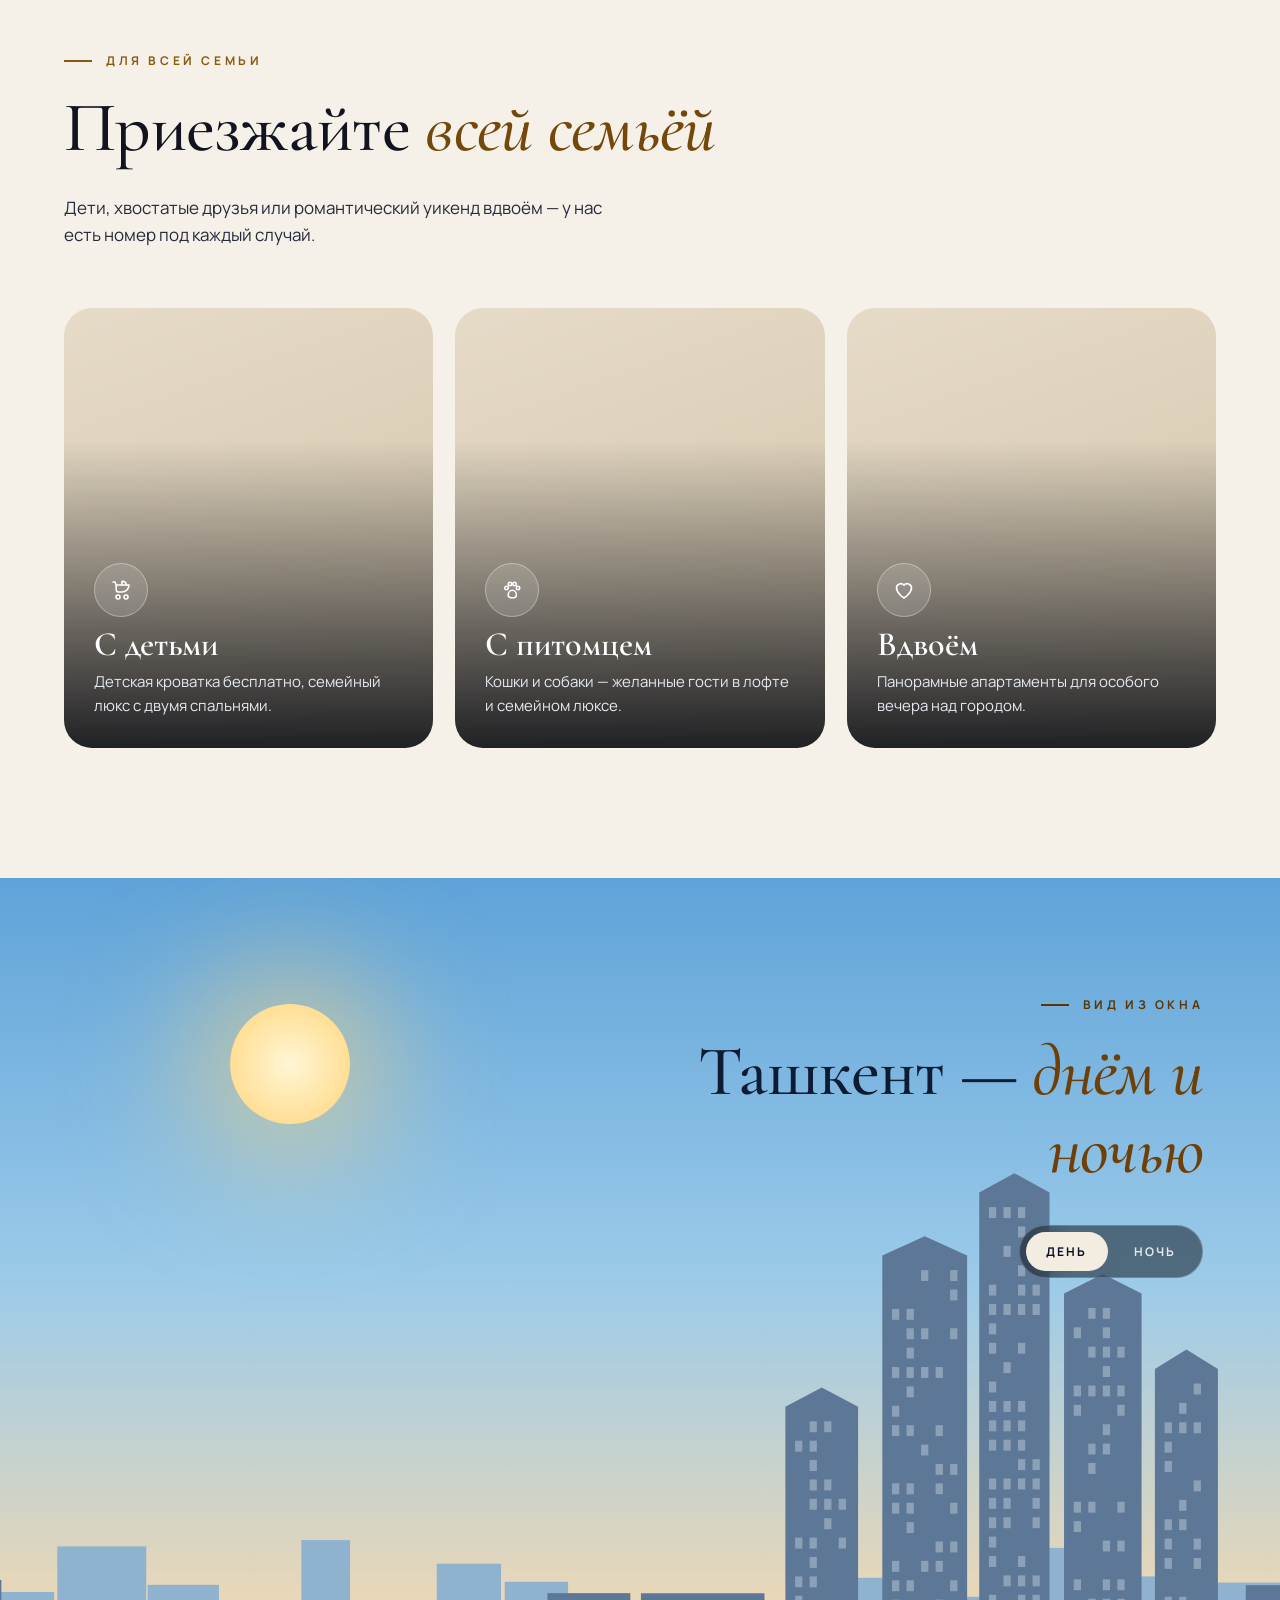
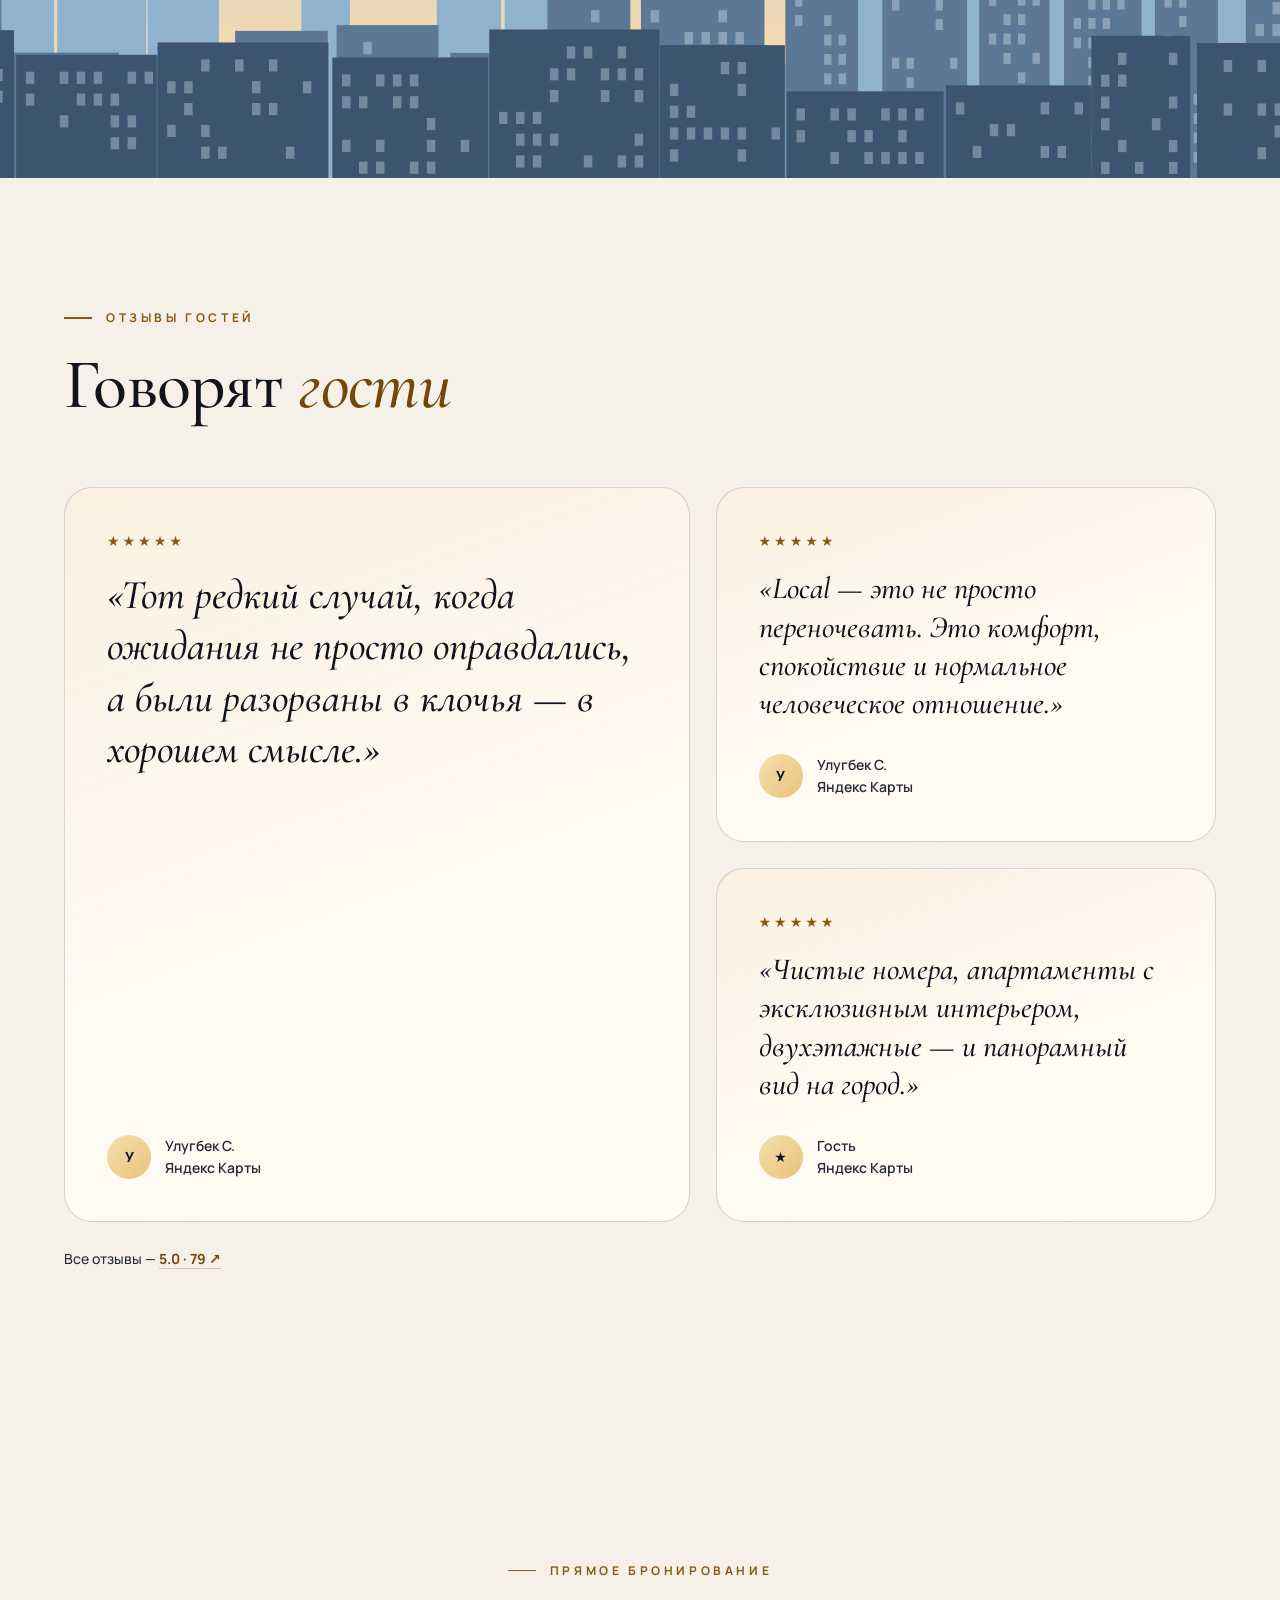
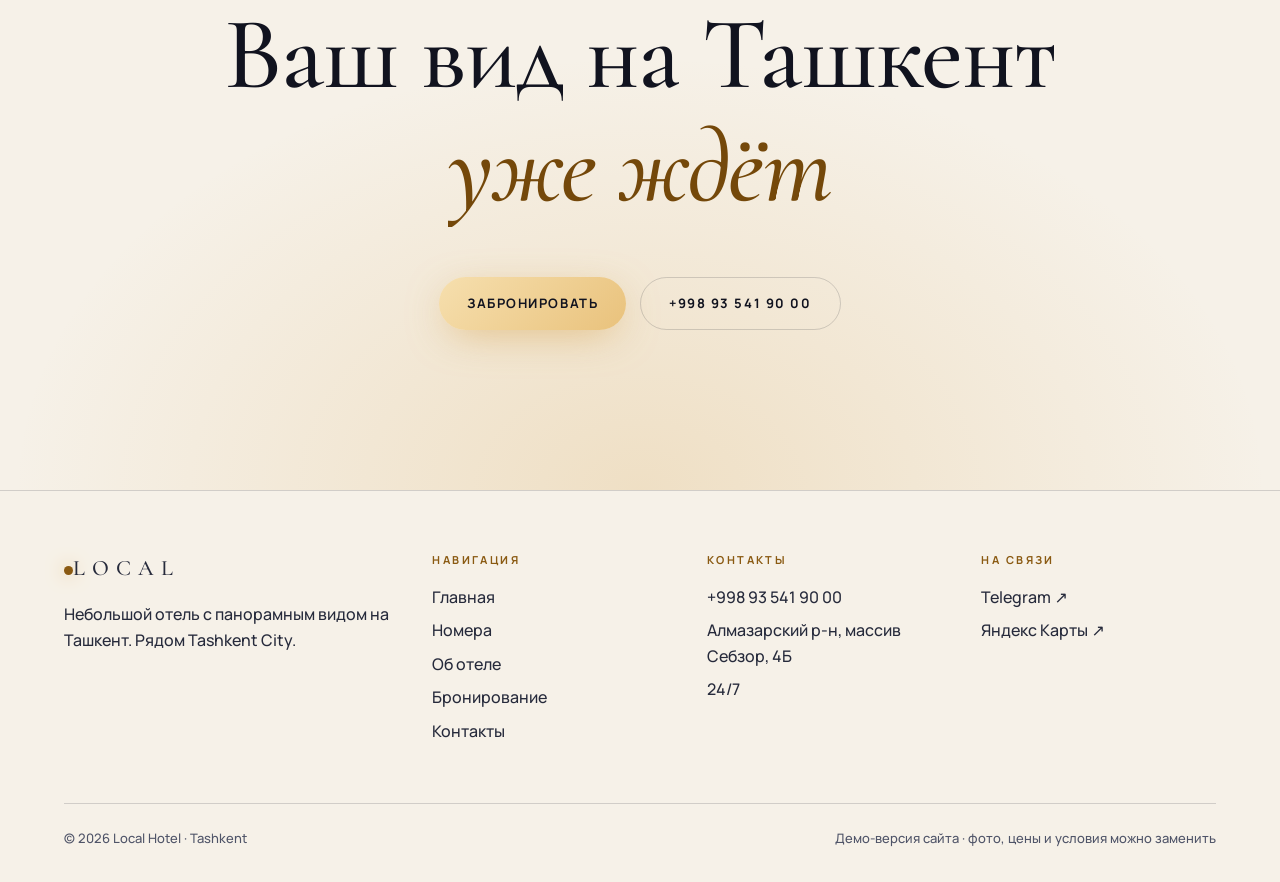
==== commit e57243f9: "Replace emojis with line icons; black cat with moonlit outline at night Co-Authored-By: Claude Opus " ====
--- a/index.html
+++ b/index.html
@@ -9,7 +9,7 @@
 <meta property="og:description" content="Панорамные апартаменты в Ташкенте. Можно с детьми и питомцем. Бронирование напрямую.">
 <link rel="preconnect" href="https://fonts.googleapis.com"><link rel="preconnect" href="https://fonts.gstatic.com" crossorigin>
 <link href="https://fonts.googleapis.com/css2?family=Cormorant+Garamond:ital,wght@0,400;0,500;0,600;1,400;1,500;1,600&family=Manrope:wght@400;500;600;700;800&display=swap" rel="stylesheet">
-<link rel="stylesheet" href="style.css?v=1794908057">
+<link rel="stylesheet" href="style.css?v=1794908266">
 <script>document.documentElement.dataset.theme=(()=>{try{return localStorage.getItem('lh_theme')||'light'}catch(e){return'light'}})()</script>
 </head>
 <body data-page="home">
@@ -99,11 +99,11 @@
     <p class="lead reveal d1" style="margin-top:24px" data-i18n="fam_p"></p>
     <div class="family">
       <a href="booking.html?kids=1" class="fam reveal" data-tilt><div class="ph" id="famKids"></div>
-        <div><span class="emo">👶</span><h3 data-i18n="fam1_h"></h3><p data-i18n="fam1_p"></p></div></a>
-      <a href="booking.html?pet=1" class="fam reveal d1" data-tilt><div class="ph" id="famPet"></div><div class="paws" id="paws"></div>
-        <div><span class="emo">🐾</span><h3 data-i18n="fam2_h"></h3><p data-i18n="fam2_p"></p></div></a>
+        <div><span class="emo" data-ic="kid"></span><h3 data-i18n="fam1_h"></h3><p data-i18n="fam1_p"></p></div></a>
+      <a href="booking.html?pet=1" class="fam reveal d1" data-tilt><div class="ph" id="famPet"></div>
+        <div><span class="emo" data-ic="pet"></span><h3 data-i18n="fam2_h"></h3><p data-i18n="fam2_p"></p></div></a>
       <a href="booking.html?room=pano" class="fam reveal d2" data-tilt><div class="ph" id="famTwo"></div>
-        <div><span class="emo">🥂</span><h3 data-i18n="fam3_h"></h3><p data-i18n="fam3_p"></p></div></a>
+        <div><span class="emo" data-ic="heart"></span><h3 data-i18n="fam3_h"></h3><p data-i18n="fam3_p"></p></div></a>
     </div>
   </div>
 </section>
@@ -148,7 +148,7 @@
   </div>
 </section>
 
-<script src="app.js?v=1794908057"></script>
+<script src="app.js?v=1794908266"></script>
 <script>
 
 /* фото */
@@ -185,8 +185,6 @@
 /* кот */
 LH.cat($('#marquee'));
 
-/* лапки на карточке питомца */
-for(let i=0;i<7;i++) $('#paws').insertAdjacentHTML('beforeend',`<i style="left:${12+i*11}%;top:${18+(i%2)*9}%;animation-delay:${i*.45}s;transform:rotate(${70+(i%2)*25}deg)">🐾</i>`);
 
 /* панорама день/ночь */
 const pano=$('#view');
--- a/style.css
+++ b/style.css
@@ -271,9 +271,6 @@
 @keyframes wig{0%,100%{transform:rotate(0)}10%{transform:rotate(-14deg)}20%{transform:rotate(12deg)}30%{transform:rotate(0)}}
 .fam h3{font-family:var(--serif);font-size:34px;font-weight:600;line-height:1.05;margin:10px 0 8px}
 .fam p{color:#e6e9f0;font-size:15px}
-.paws{position:absolute;inset:0;pointer-events:none;z-index:0}
-.paws i{position:absolute;font-style:normal;font-size:18px;opacity:0;animation:paw 5s ease-in-out infinite}
-@keyframes paw{0%,100%{opacity:0}20%,60%{opacity:.9}}
 
 /* панорама */
 .pano{height:100vh;min-height:640px;overflow:hidden;position:relative;transition:background 1.6s var(--ease)}
@@ -457,3 +454,22 @@
   .qa .ans p{padding-right:0}
 }
 @media (prefers-reduced-motion:reduce){*{animation:none!important;transition:none!important}.reveal,.split .w>span{opacity:1;transform:none}.ph.reveal{clip-path:none}}
+
+/* ---------- иконки ---------- */
+.ico{width:1em;height:1em;fill:none;stroke:currentColor;stroke-width:1.6;stroke-linecap:round;stroke-linejoin:round;display:block}
+.room .icons span{width:36px;height:36px;border-radius:50%;background:rgba(255,250,242,.9);backdrop-filter:blur(8px);color:#11131f;display:grid;place-items:center;font-size:18px;box-shadow:0 6px 18px rgba(0,0,0,.18)}
+.fam .emo{width:54px;height:54px;border-radius:50%;display:grid;place-items:center;font-size:24px;color:#fff;background:rgba(255,255,255,.14);border:1px solid rgba(255,255,255,.35);backdrop-filter:blur(10px);-webkit-backdrop-filter:blur(10px);animation:none;transition:transform .6s var(--ease),background .4s}
+.fam:hover .emo{transform:translateY(-4px) rotate(-6deg);background:rgba(255,255,255,.24)}
+.chip{display:inline-flex;align-items:center;gap:8px}
+.chip i{font-size:17px;display:inline-flex}
+.pet-types label span{font-size:34px;display:flex;justify-content:center;margin-bottom:6px;color:var(--acc-2)}
+.guests-anim{gap:6px;font-size:28px;color:var(--acc-2)}
+.guests-anim .kid{font-size:22px;align-self:flex-end}
+.ccard .ic{font-size:30px;color:var(--acc)}
+/* кот: всегда чёрный; ночью — лунный контур и светящиеся глаза */
+.cat-walk svg{fill:#14161f}
+.cat-walk .tail{stroke:#14161f}
+.cat-walk .eye{fill:#e9c27c}
+[data-theme="dark"] .cat-walk svg{fill:#05070c;filter:drop-shadow(0 0 1.2px rgba(246,223,174,.9)) drop-shadow(0 0 7px rgba(246,223,174,.28))}
+[data-theme="dark"] .cat-walk .tail{stroke:#05070c}
+[data-theme="dark"] .cat-walk .eye{fill:#ffe48a;filter:drop-shadow(0 0 2.5px #ffd24d)}
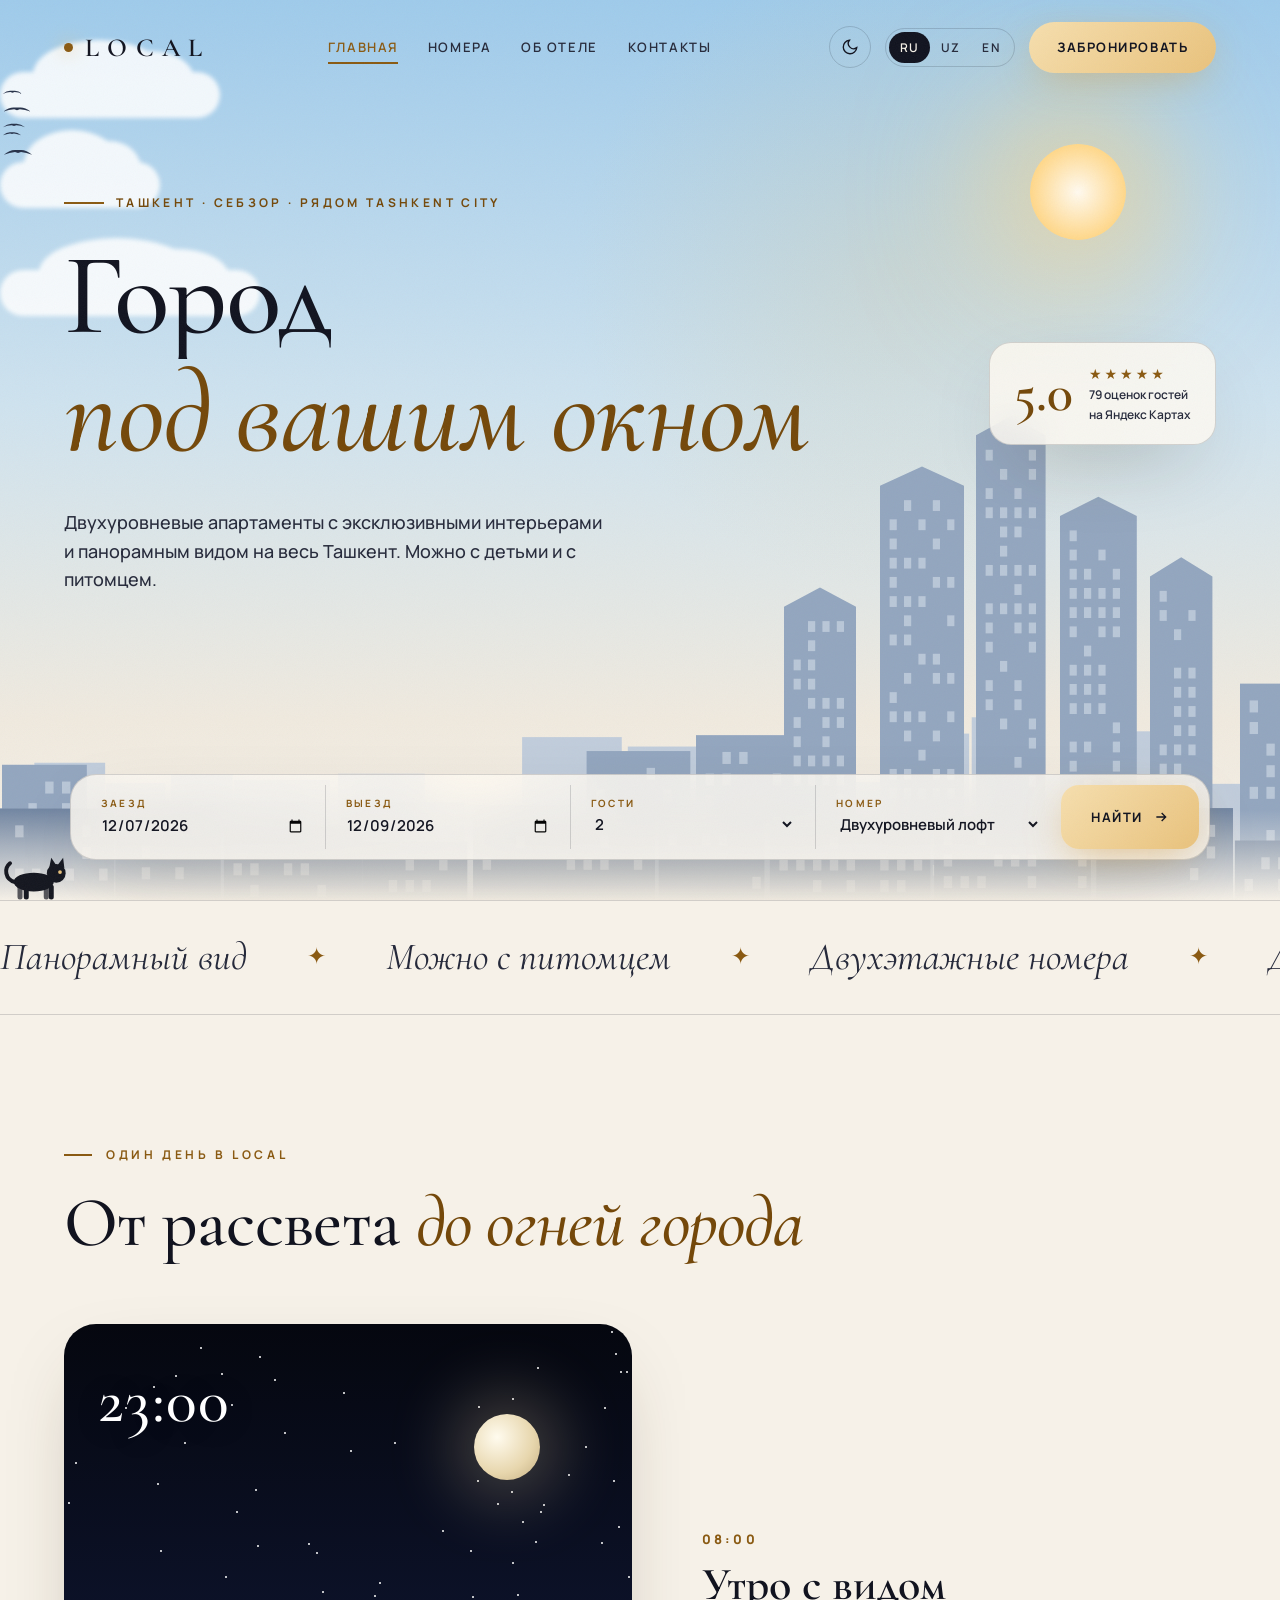
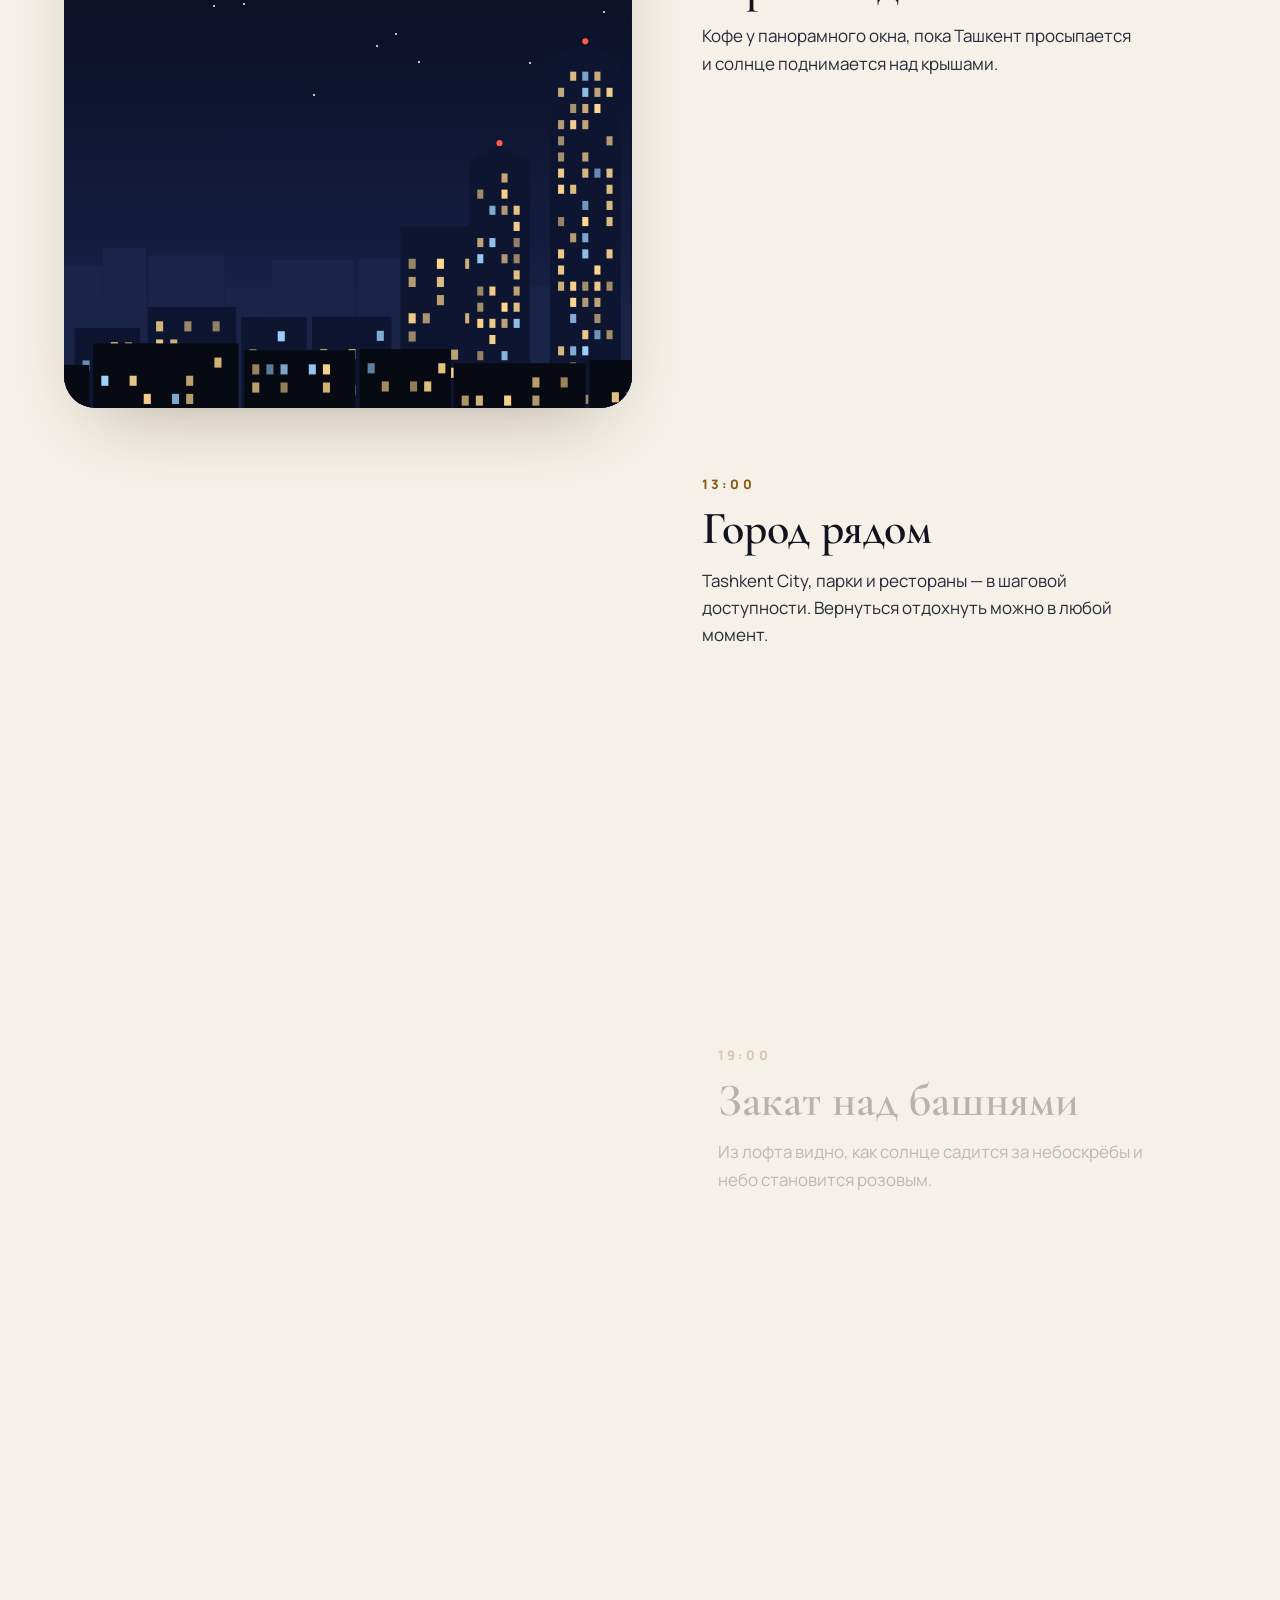
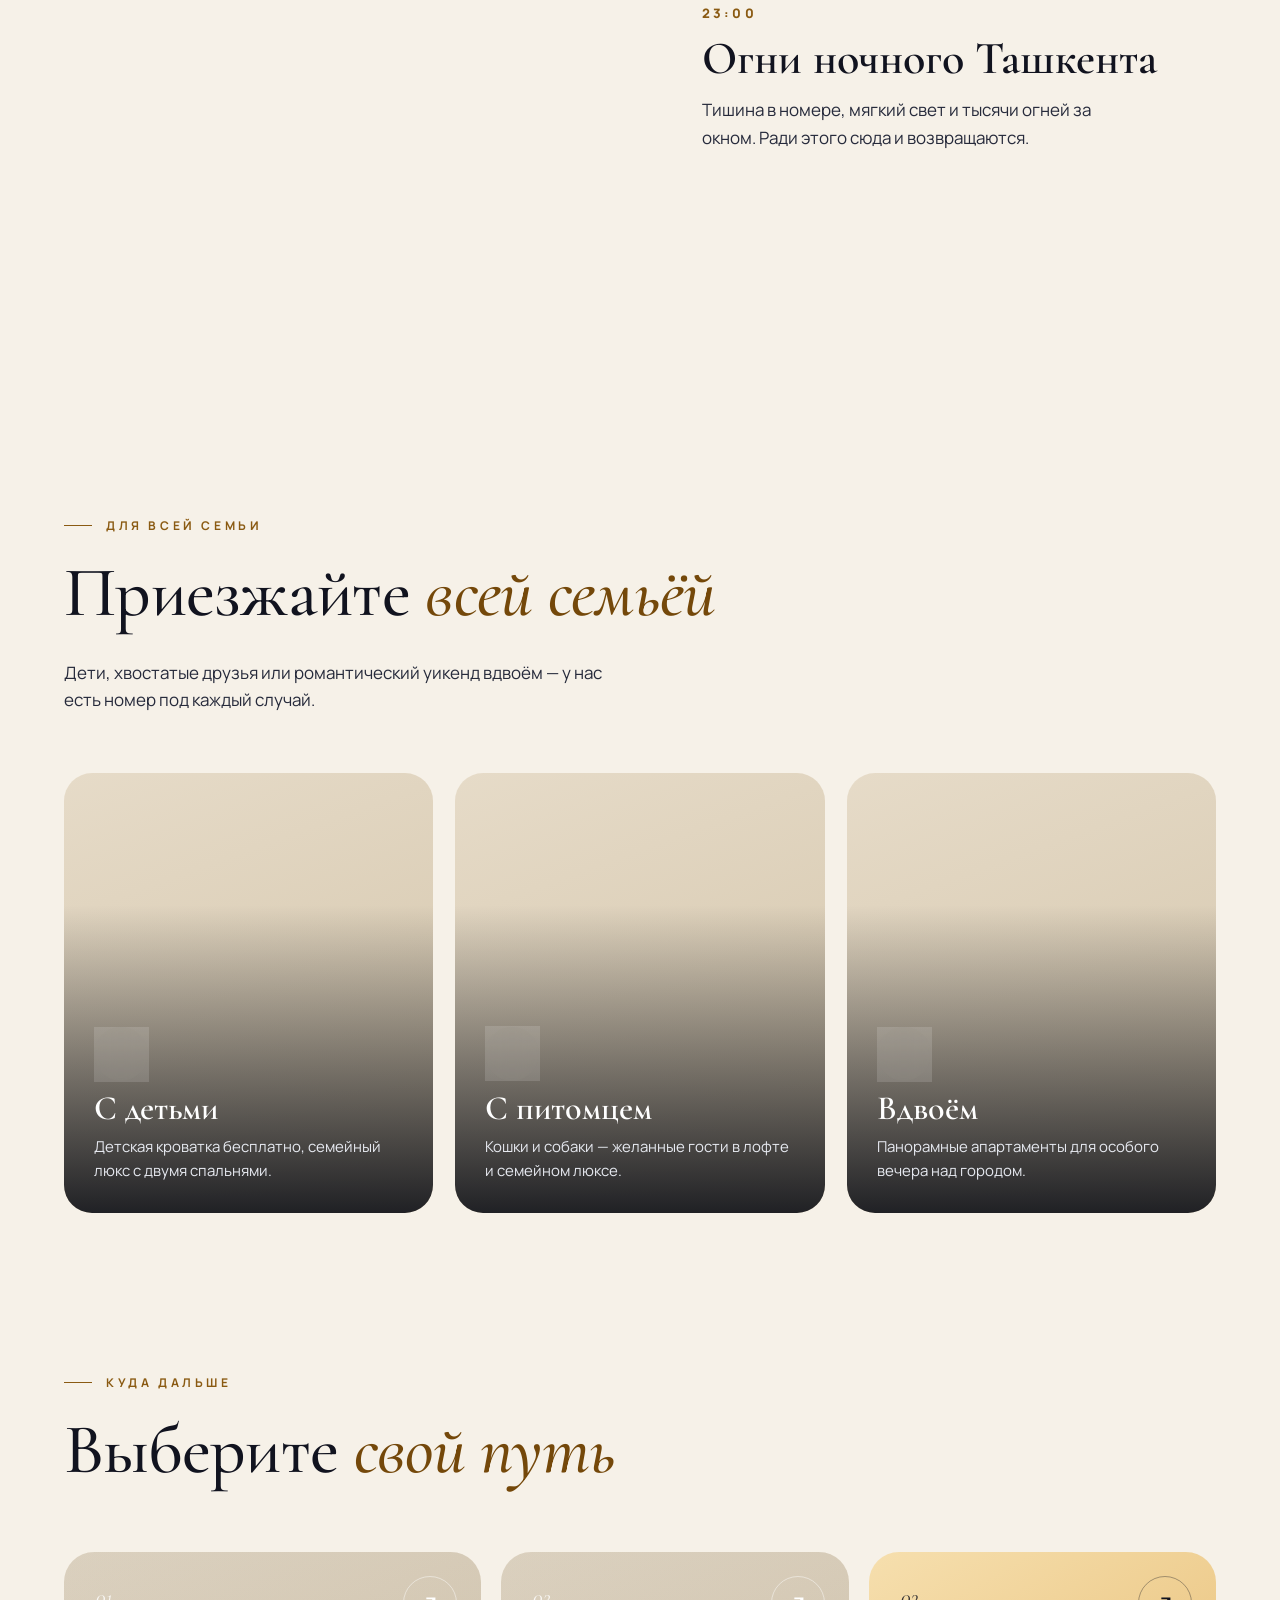
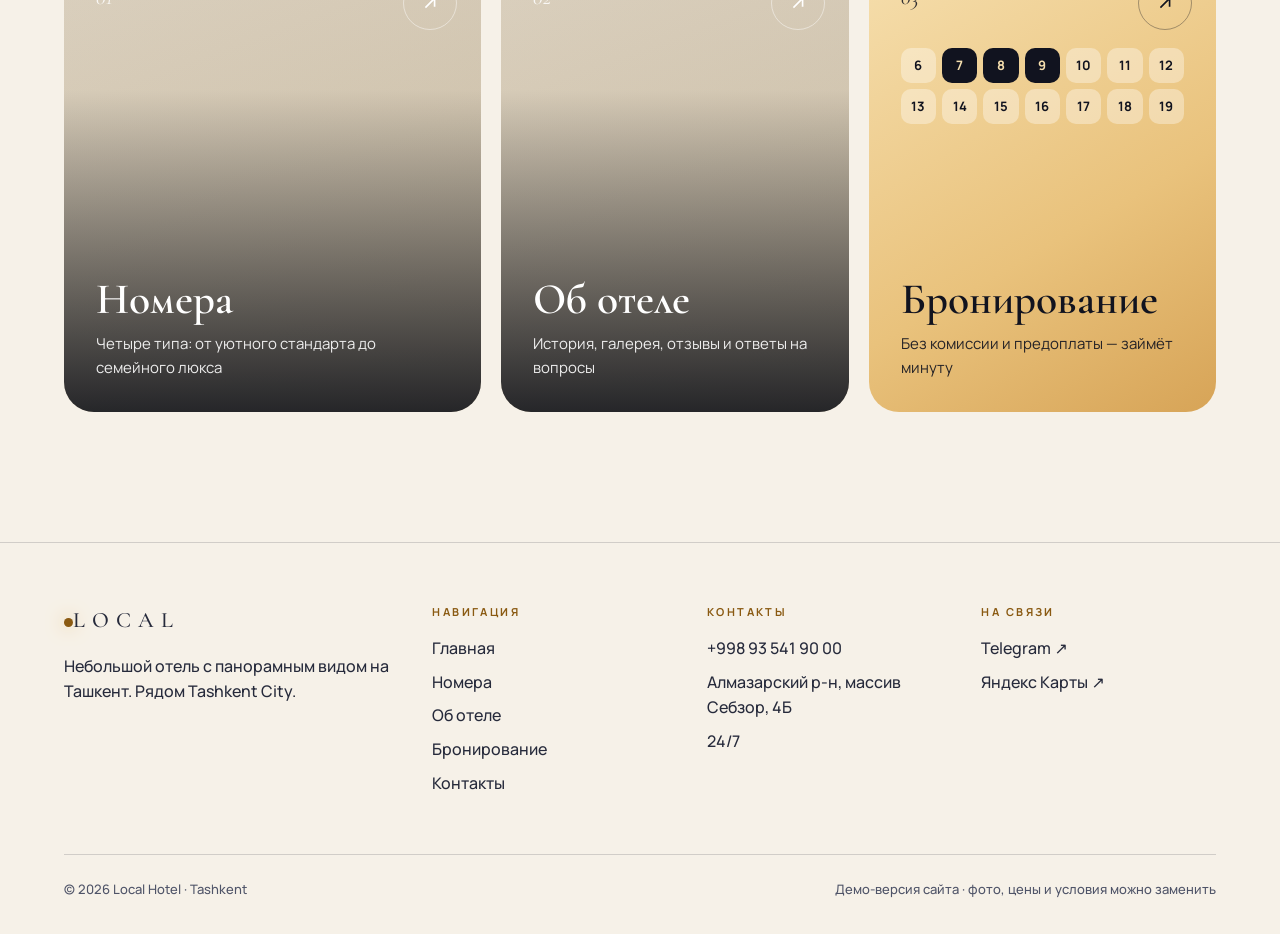
==== commit 874eeb0f: "Remove duplicated content: day-in-Local story and path cards on home, room finder and view on rooms " ====
--- a/index.html
+++ b/index.html
@@ -9,7 +9,7 @@
 <meta property="og:description" content="Панорамные апартаменты в Ташкенте. Можно с детьми и питомцем. Бронирование напрямую.">
 <link rel="preconnect" href="https://fonts.googleapis.com"><link rel="preconnect" href="https://fonts.gstatic.com" crossorigin>
 <link href="https://fonts.googleapis.com/css2?family=Cormorant+Garamond:ital,wght@0,400;0,500;0,600;1,400;1,500;1,600&family=Manrope:wght@400;500;600;700;800&display=swap" rel="stylesheet">
-<link rel="stylesheet" href="style.css?v=1794908266">
+<link rel="stylesheet" href="style.css?v=1794908771">
 <script>document.documentElement.dataset.theme=(()=>{try{return localStorage.getItem('lh_theme')||'light'}catch(e){return'light'}})()</script>
 </head>
 <body data-page="home">
@@ -50,44 +50,28 @@
 <!-- БЕГУЩАЯ СТРОКА + КОТ -->
 <div class="marquee" id="marquee"><div class="marquee-track" id="mq"></div></div>
 
-<!-- ОБ ОТЕЛЕ -->
-<section class="sec" id="about">
+<!-- ОДИН ДЕНЬ В LOCAL -->
+<section class="sec day" id="day">
   <div class="wrap">
-    <div class="about-grid">
-      <div>
-        <div class="kicker reveal" data-i18n="about_k"></div>
-        <h2 class="h2 split" data-i18n="about_h"></h2>
-        <p class="lead reveal d1" style="margin-top:28px" data-i18n="about_p"></p>
-        <div class="num-list reveal d2">
-          <div><em>01</em><p data-i18n="a1"></p></div>
-          <div><em>02</em><p data-i18n="a2"></p></div>
-          <div><em>03</em><p data-i18n="a3"></p></div>
-          <div><em>04</em><p data-i18n="a4"></p></div>
+    <div class="kicker reveal" data-i18n="day_k"></div>
+    <h2 class="h2 split" data-i18n="day_h"></h2>
+    <div class="day-grid">
+      <div class="day-sticky">
+        <div class="day-sky s0" id="daySky">
+          <i class="sky-l l0"></i><i class="sky-l l1"></i><i class="sky-l l2"></i><i class="sky-l l3"></i>
+          <div class="day-stars" id="dayStars"></div>
+          <div class="day-orb" id="dayOrb"></div>
+          <div class="day-time" id="dayTime">08:00</div>
+          <div class="day-city"><svg id="daySvg" viewBox="0 0 1600 420" preserveAspectRatio="xMidYMax slice"></svg></div>
         </div>
-        <a href="about.html" class="btn btn-ghost reveal d3" style="margin-top:34px"><span data-i18n="more"></span>
-          <svg viewBox="0 0 24 24" fill="none" stroke="currentColor" stroke-width="2"><path d="M5 12h14M13 6l6 6-6 6"/></svg></a>
       </div>
-      <div class="ph arch reveal" id="aboutImg"><div class="badge" data-i18n="badge"></div></div>
+      <div class="day-steps">
+        <div class="step" data-s="0"><span class="time" data-i18n="d1_t"></span><h3 data-i18n="d1_h"></h3><p data-i18n="d1_p"></p></div>
+        <div class="step" data-s="1"><span class="time" data-i18n="d2_t"></span><h3 data-i18n="d2_h"></h3><p data-i18n="d2_p"></p></div>
+        <div class="step" data-s="2"><span class="time" data-i18n="d3_t"></span><h3 data-i18n="d3_h"></h3><p data-i18n="d3_p"></p></div>
+        <div class="step" data-s="3"><span class="time" data-i18n="d4_t"></span><h3 data-i18n="d4_h"></h3><p data-i18n="d4_p"></p></div>
+      </div>
     </div>
-    <div class="stats">
-      <div class="stat reveal"><b data-count="5.0">0</b><span data-i18n="s1"></span></div>
-      <div class="stat reveal d1"><b data-count="79">0</b><span data-i18n="s2"></span></div>
-      <div class="stat reveal d2"><b>24/7</b><span data-i18n="s3"></span></div>
-      <div class="stat reveal d3"><b>0%</b><span data-i18n="s4"></span></div>
-    </div>
-  </div>
-</section>
-
-<!-- НОМЕРА -->
-<section class="sec" style="padding-top:30px">
-  <div class="wrap">
-    <div class="rooms-head">
-      <div><div class="kicker reveal" data-i18n="rooms_k"></div><h2 class="h2 split" data-i18n="rooms_h"></h2></div>
-      <div class="reveal d1"><p class="lead" data-i18n="rooms_p"></p>
-        <a href="rooms.html" class="btn btn-ghost" style="margin-top:22px"><span data-i18n="all_rooms"></span>
-          <svg viewBox="0 0 24 24" fill="none" stroke="currentColor" stroke-width="2"><path d="M5 12h14M13 6l6 6-6 6"/></svg></a></div>
-    </div>
-    <div class="rooms" id="roomsGrid"></div>
   </div>
 </section>
 
@@ -108,52 +92,29 @@
   </div>
 </section>
 
-<!-- ПАНОРАМА -->
-<section class="pano day" id="view">
-  <div class="sun"></div>
-  <div class="pano-svg"><svg id="panoSky" viewBox="0 0 1600 520" preserveAspectRatio="xMidYMax slice"></svg></div>
-  <div class="pano-copy">
-    <div class="kicker reveal" data-i18n="view_k"></div>
-    <h2 class="h2 split" data-i18n="view_h"></h2>
-    <div class="toggle reveal d2" id="dn"><span data-m="day" data-i18n="day"></span><span data-m="night" data-i18n="night"></span></div>
-  </div>
-</section>
-
-<!-- ОТЗЫВЫ -->
-<section class="sec">
+<!-- КУДА ДАЛЬШЕ -->
+<section class="sec" style="padding-top:30px">
   <div class="wrap">
-    <div class="kicker reveal" data-i18n="rev_k"></div>
-    <h2 class="h2 split" data-i18n="rev_h"></h2>
-    <div class="reviews">
-      <div class="rev big reveal"><div><div class="stars5">★★★★★</div><q data-i18n="r1"></q></div>
-        <div class="who"><div class="av">У</div><div>Улугбек С.<br><span data-i18n="ya"></span></div></div></div>
-      <div class="rev reveal d1"><div class="stars5">★★★★★</div><q data-i18n="r2"></q>
-        <div class="who"><div class="av">У</div><div>Улугбек С.<br><span data-i18n="ya"></span></div></div></div>
-      <div class="rev reveal d2"><div class="stars5">★★★★★</div><q data-i18n="r3"></q>
-        <div class="who"><div class="av">★</div><div><span data-i18n="guest_n"></span><br><span data-i18n="ya"></span></div></div></div>
-    </div>
-    <p class="src reveal"><span data-i18n="rev_all"></span> <a href="https://yandex.com/maps/org/local_hotel/100966544345/reviews/" target="_blank" rel="noopener">5.0 · 79 ↗</a></p>
-  </div>
-</section>
-
-<!-- CTA -->
-<section class="cta">
-  <div class="wrap">
-    <div class="kicker reveal" style="justify-content:center" data-i18n="cta_k"></div>
-    <h2 class="h2 split" data-i18n="cta_h"></h2>
-    <div class="btns reveal d2">
-      <a href="booking.html" class="btn btn-gold"><span data-i18n="book"></span></a>
-      <a href="tel:+998935419000" class="btn btn-ghost"><span>+998 93 541 90 00</span></a>
+    <div class="kicker reveal" data-i18n="go_k"></div>
+    <h2 class="h2 split" data-i18n="go_h"></h2>
+    <div class="go-grid">
+      <a href="rooms.html" class="go reveal"><div class="ph" id="go1"></div><span class="go-n">01</span>
+        <div class="go-t"><h3 data-i18n="go1"></h3><p data-i18n="go1s"></p></div><span class="go-arrow"><svg viewBox="0 0 24 24" fill="none" stroke="currentColor" stroke-width="1.8"><path d="M7 17 17 7M8 7h9v9"/></svg></span></a>
+      <a href="about.html" class="go reveal d1"><div class="ph" id="go2"></div><span class="go-n">02</span>
+        <div class="go-t"><h3 data-i18n="go2"></h3><p data-i18n="go2s"></p></div><span class="go-arrow"><svg viewBox="0 0 24 24" fill="none" stroke="currentColor" stroke-width="1.8"><path d="M7 17 17 7M8 7h9v9"/></svg></span></a>
+      <a href="booking.html" class="go gold reveal d2"><span class="go-n">03</span>
+        <div class="go-cal" id="goCal"></div>
+        <div class="go-t"><h3 data-i18n="go3"></h3><p data-i18n="go3s"></p></div><span class="go-arrow"><svg viewBox="0 0 24 24" fill="none" stroke="currentColor" stroke-width="1.8"><path d="M7 17 17 7M8 7h9v9"/></svg></span></a>
     </div>
   </div>
 </section>
 
-<script src="app.js?v=1794908266"></script>
+<script src="app.js?v=1794908771"></script>
 <script>
 
 /* фото */
 const img=(id,src)=>$(id).insertAdjacentHTML('afterbegin',`<img src="${src}" alt="" loading="lazy" onerror="this.remove()">`);
-img('#aboutImg',IMG.about); img('#famKids',IMG.kids); img('#famPet',IMG.dogs); img('#famTwo',ROOMS[2].img);
+img('#famKids',IMG.kids); img('#famPet',IMG.dogs); img('#famTwo',ROOMS[2].img);
 
 /* небо: звёзды, облака, птицы */
 const st=$('#stars');
@@ -186,22 +147,27 @@
 LH.cat($('#marquee'));
 
 
-/* панорама день/ночь */
-const pano=$('#view');
-city($('#panoSky'),520,{c1:'var(--b1)',c2:'var(--b2)',c3:'var(--b3)',lit:'#ffd890'});
-function mode(m){
-  pano.classList.toggle('day',m==='day');pano.classList.toggle('night',m==='night');
-  $$('#dn span').forEach(s=>s.classList.toggle('on',s.dataset.m===m));
-  const c=m==='day'?['#8fb3cf','#5d7896','#3d5470']:['#1a2448','#0e1530','#070a12'];
-  ['--b1','--b2','--b3'].forEach((v,i)=>pano.style.setProperty(v,c[i]));
+/* один день: небо меняется при прокрутке */
+const sky=$('#daySky');
+city($('#daySvg'),420,{c1:'var(--b1)',c2:'var(--b2)',c3:'var(--b3)',lit:'#ffd890'});
+for(let i=0;i<60;i++){const s=document.createElement('i');s.style.cssText=`left:${rnd(0,100)}%;top:${rnd(0,55)}%;animation-delay:${rnd(0,3)}s`;$('#dayStars').appendChild(s)}
+const PAL=[['#e9c6b5','#c69c93','#9b7d86'],['#a9c2da','#7d97b5','#5b7392'],['#7a5277','#4c3560','#2a2140'],['#1a2448','#0e1530','#070a12']];
+function setDay(i){
+  sky.className='day-sky s'+i;
+  PAL[i].forEach((c,k)=>sky.style.setProperty('--b'+(k+1),c));
+  $('#dayTime').textContent=['08:00','13:00','19:00','23:00'][i];
+  $$('.step').forEach(st=>st.classList.toggle('on',+st.dataset.s===i));
 }
-$$('#dn span').forEach(s=>s.onclick=()=>mode(s.dataset.m));
-mode(document.documentElement.dataset.theme==='dark'?'night':'day');
-document.addEventListener('theme',e=>mode(e.detail==='dark'?'night':'day'));
+setDay(0);
+const dio=new IntersectionObserver(es=>es.forEach(e=>{if(e.isIntersecting)setDay(+e.target.dataset.s)}),{rootMargin:'-45% 0px -45% 0px'});
+$$('.step').forEach(st=>dio.observe(st));
+
+/* карточки «куда дальше» */
+img('#go1',ROOMS[1].img); img('#go2',IMG.about);
+const d0=new Date();$('#goCal').innerHTML=[...Array(14)].map((_,i)=>{const d=new Date(d0.getTime()+i*864e5);return `<span class="${i>=1&&i<=3?'sel':''}">${d.getDate()}</span>`}).join('');
 
 /* динамика при смене языка */
 function render(){
-  $('#roomsGrid').innerHTML=ROOMS.slice(0,3).map(roomCard).join('');
   const it=t('mq').map(x=>`<span>${x}</span>`).join('');$('#mq').innerHTML=it+it+it;
   const sel=$('#qRoom'),cur=sel.value||'loft';
   sel.innerHTML=ROOMS.map(r=>`<option value="${r.id}">${t('r_'+r.id)}</option>`).join('');sel.value=cur;
--- a/style.css
+++ b/style.css
@@ -473,3 +473,84 @@
 [data-theme="dark"] .cat-walk svg{fill:#05070c;filter:drop-shadow(0 0 1.2px rgba(246,223,174,.9)) drop-shadow(0 0 7px rgba(246,223,174,.28))}
 [data-theme="dark"] .cat-walk .tail{stroke:#05070c}
 [data-theme="dark"] .cat-walk .eye{fill:#ffe48a;filter:drop-shadow(0 0 2.5px #ffd24d)}
+
+/* ---------- один день в Local ---------- */
+.day-grid{display:grid;grid-template-columns:1.05fr .95fr;gap:70px;margin-top:60px;align-items:start}
+.day-sticky{position:sticky;top:12vh;height:76vh}
+.day-sky{position:relative;height:100%;border-radius:32px;overflow:hidden;isolation:isolate;box-shadow:var(--shadow)}
+.sky-l{position:absolute;inset:0;opacity:0;transition:opacity 1.3s var(--ease);z-index:-1}
+.l0{background:linear-gradient(180deg,#9fc4e6 0%,#f4d6c6 60%,#f7b98f 100%)}
+.l1{background:linear-gradient(180deg,#4f9ddb 0%,#a9d2ef 55%,#e7f1f6 100%)}
+.l2{background:linear-gradient(180deg,#3b3b78 0%,#b2577a 45%,#f2945f 80%,#ffc477 100%)}
+.l3{background:linear-gradient(180deg,#05070f 0%,#0e1530 55%,#1d2650 100%)}
+.s0 .l0,.s1 .l1,.s2 .l2,.s3 .l3{opacity:1}
+.day-orb{position:absolute;width:86px;height:86px;border-radius:50%;transform:translate(-50%,-50%);transition:left 1.4s var(--ease),top 1.4s var(--ease),background 1.2s,box-shadow 1.2s}
+.s0 .day-orb{left:16%;top:62%;background:radial-gradient(circle,#fff4dc,#ffc56b);box-shadow:0 0 90px 30px rgba(255,190,110,.6)}
+.s1 .day-orb{left:50%;top:16%;background:radial-gradient(circle,#fffbe8,#ffe08a);box-shadow:0 0 110px 40px rgba(255,230,150,.6)}
+.s2 .day-orb{left:82%;top:58%;background:radial-gradient(circle,#ffe2b0,#ff7a3d);box-shadow:0 0 110px 40px rgba(255,120,60,.55)}
+.s3 .day-orb{left:78%;top:18%;width:66px;height:66px;background:radial-gradient(circle at 35% 35%,#fffbee,#e7d6ad 60%,#c3ad80);box-shadow:0 0 70px 16px rgba(246,223,174,.3)}
+.day-stars{position:absolute;inset:0;opacity:0;transition:opacity 1.2s}
+.s3 .day-stars{opacity:1}
+.day-stars i{position:absolute;width:2px;height:2px;border-radius:50%;background:#fff;animation:tw 3s ease-in-out infinite}
+.day-time{position:absolute;left:34px;top:26px;font-family:var(--serif);font-size:clamp(46px,5vw,76px);font-weight:500;color:#fff;text-shadow:0 2px 30px rgba(0,0,0,.25);letter-spacing:.02em}
+.day-city{position:absolute;left:0;right:0;bottom:0;height:62%}
+.day-city svg{width:100%;height:100%}
+.day-sky:not(.s2):not(.s3) .win{fill:#eef4fa!important;opacity:.3!important;animation:none}
+.day-sky:not(.s3) .beacon{opacity:0!important}
+.step{min-height:62vh;display:flex;flex-direction:column;justify-content:center;opacity:.28;transform:translateX(16px);transition:opacity .7s var(--ease),transform .7s var(--ease)}
+.step.on{opacity:1;transform:none}
+.step .time{font-size:13px;font-weight:800;letter-spacing:.24em;color:var(--acc)}
+.step h3{font-family:var(--serif);font-size:clamp(34px,3.6vw,54px);font-weight:600;line-height:1.05;margin:10px 0 14px}
+.step p{color:var(--text-2);font-size:17px;max-width:440px}
+
+/* ---------- куда дальше ---------- */
+.go-grid{display:grid;grid-template-columns:1.2fr 1fr 1fr;gap:20px;margin-top:60px}
+.go{position:relative;min-height:460px;border-radius:30px;overflow:hidden;display:flex;flex-direction:column;justify-content:flex-end;padding:32px;color:#fff;isolation:isolate}
+.go .ph{position:absolute;inset:0;z-index:-2}
+.go:not(.gold)::after{content:"";position:absolute;inset:0;z-index:-1;background:linear-gradient(180deg,rgba(7,10,18,.05) 30%,rgba(7,10,18,.85))}
+.go:hover .ph img{transform:scale(1.07)}
+.go-n{position:absolute;top:28px;left:32px;font-family:var(--serif);font-size:22px;font-style:italic;opacity:.85}
+.go h3{font-family:var(--serif);font-size:clamp(36px,3.4vw,52px);font-weight:600;line-height:1}
+.go p{margin-top:10px;font-size:15px;opacity:.9;max-width:300px}
+.go-arrow{position:absolute;top:24px;right:24px;width:54px;height:54px;border-radius:50%;border:1px solid rgba(255,255,255,.45);display:grid;place-items:center;transition:transform .6s var(--ease),background .4s,color .4s}
+.go-arrow svg{width:22px;height:22px}
+.go:hover .go-arrow{transform:rotate(45deg);background:#fff;color:#11131f}
+.go.gold{background:linear-gradient(150deg,var(--gold-2),var(--gold) 60%,#d7a457);color:#11131f}
+.go.gold .go-arrow{border-color:rgba(17,19,31,.35)}
+.go.gold:hover .go-arrow{background:#11131f;color:var(--gold-2)}
+.go-cal{position:absolute;top:96px;left:32px;right:32px;display:grid;grid-template-columns:repeat(7,1fr);gap:6px}
+.go-cal span{aspect-ratio:1;border-radius:10px;display:grid;place-items:center;font-weight:700;font-size:13px;background:rgba(255,255,255,.35);transition:transform .4s var(--ease)}
+.go-cal span.sel{background:#11131f;color:var(--gold-2)}
+.go.gold:hover .go-cal span{transform:translateY(-3px)}
+.go.gold:hover .go-cal span:nth-child(odd){transform:translateY(2px)}
+
+/* ---------- подбор номера ---------- */
+.quiz-grid{display:grid;grid-template-columns:.9fr 1.1fr;gap:70px;align-items:center}
+.qz-dots{display:flex;gap:8px;margin-top:30px}
+.qz-dots i{width:34px;height:4px;border-radius:4px;background:var(--line);transition:background .4s,width .4s var(--ease)}
+.qz-dots i.on{background:var(--acc);width:54px}
+.quiz{position:relative;min-height:440px;background:var(--surface);border:1px solid var(--line);border-radius:30px;padding:40px;overflow:hidden}
+.qz-step{position:absolute;inset:40px;opacity:0;visibility:hidden;transform:translateX(40px);transition:opacity .5s var(--ease),transform .6s var(--ease),visibility 0s .5s}
+.qz-step.on{opacity:1;visibility:visible;transform:none;transition:opacity .5s var(--ease) .1s,transform .6s var(--ease) .1s}
+.qz-step h3{font-family:var(--serif);font-size:clamp(30px,3vw,44px);font-weight:600;margin-bottom:26px}
+.qz-opts{display:grid;gap:12px}
+.qz-opts button{display:flex;align-items:center;gap:16px;text-align:left;background:var(--bg);border:1.5px solid var(--line);border-radius:18px;padding:18px 20px;font-weight:700;font-size:16px;cursor:pointer;transition:border-color .3s,transform .4s var(--ease),background .3s}
+.qz-opts button i{font-size:24px;color:var(--acc-2);display:flex}
+.qz-opts button:hover{border-color:var(--acc);transform:translateX(6px)}
+.qz-opts button.chosen{background:var(--text);color:var(--bg)}
+.qz-opts button.chosen i{color:var(--gold)}
+.qz-res{display:grid;grid-template-columns:1fr 1fr;gap:26px;align-items:center}
+.qz-res .ph{aspect-ratio:3/4;border-radius:22px}
+.qz-res h3{margin-bottom:8px;line-height:1.05}
+.qz-step h3{line-height:1.1}
+.qz-res p{color:var(--acc-2);font-weight:700}
+@media (max-width:1020px){
+  .day-grid,.quiz-grid{grid-template-columns:1fr;gap:30px}
+  .day-sticky{top:70px;height:42vh;z-index:2}
+  .step{min-height:50vh}
+  .go-grid{grid-template-columns:1fr}
+  .go{min-height:360px}
+  .quiz{min-height:520px}
+  .qz-res{grid-template-columns:1fr}
+  .qz-res .ph{aspect-ratio:16/9}
+}
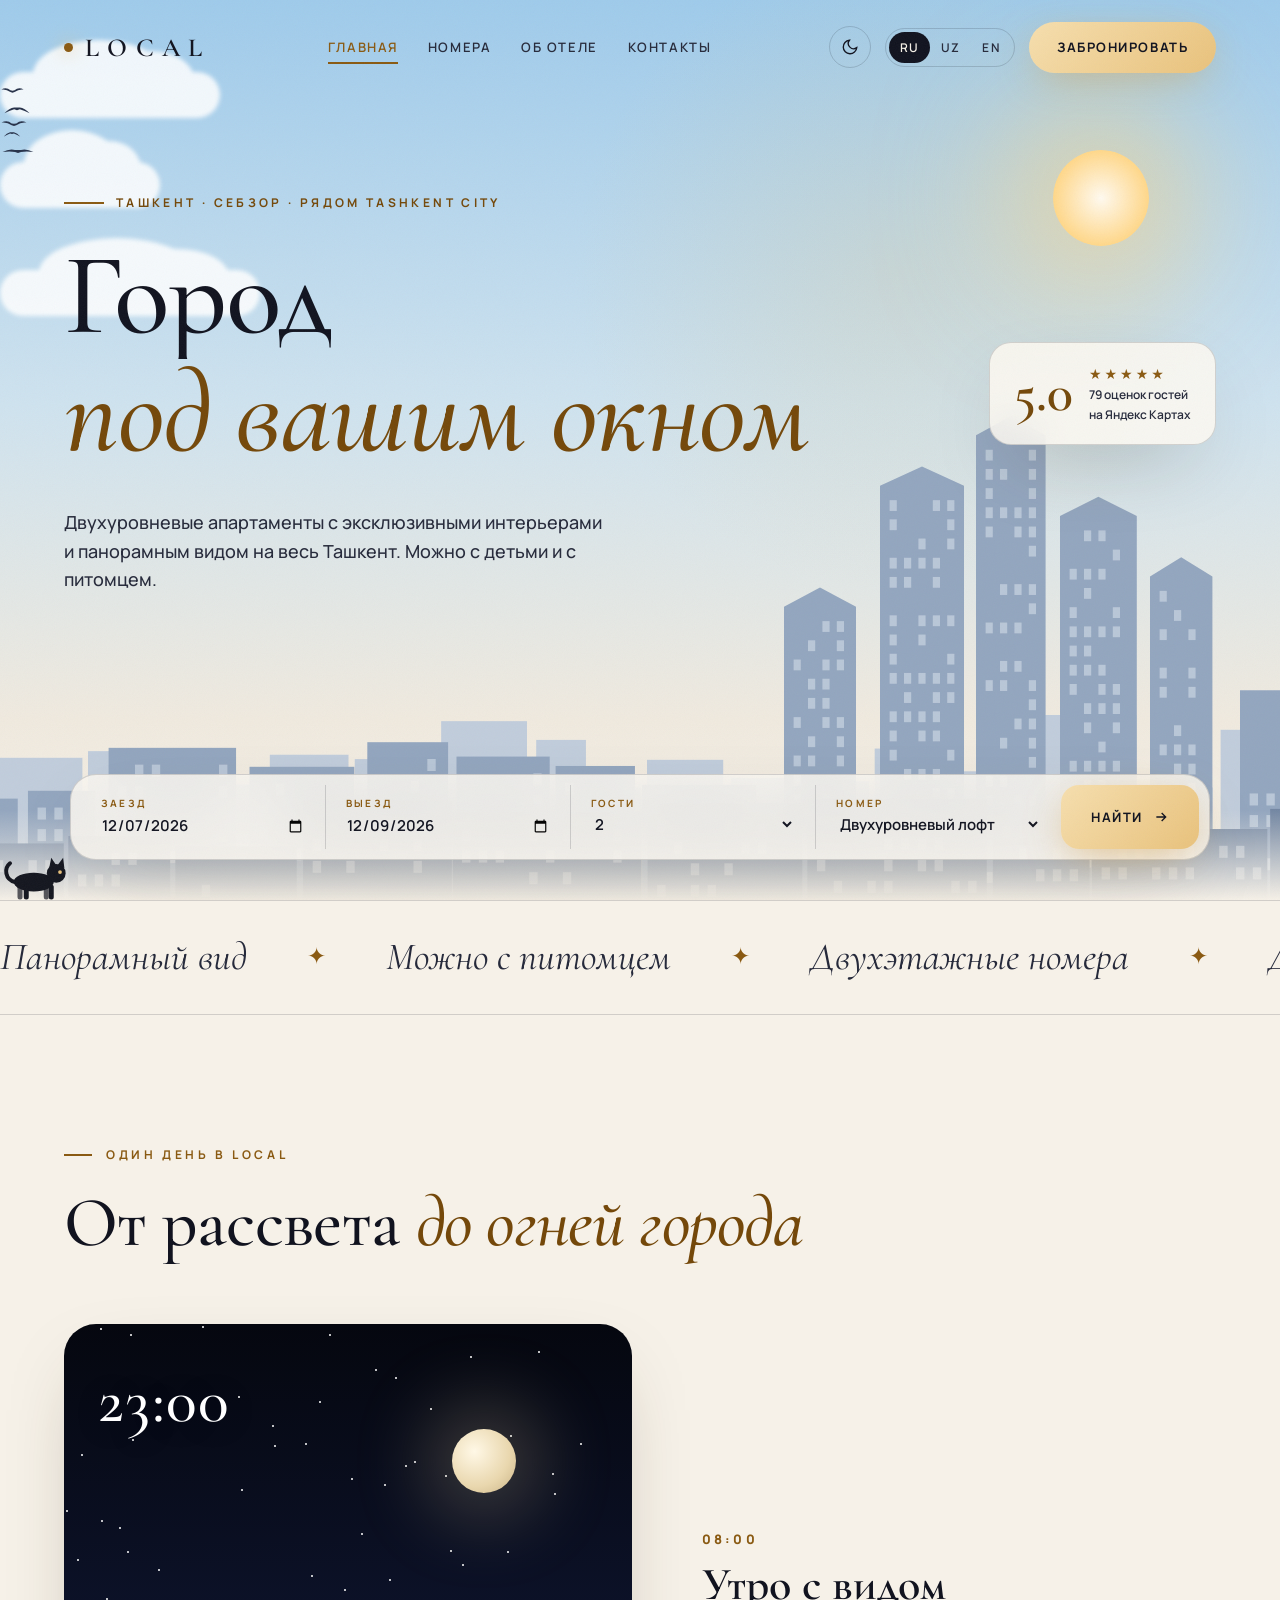
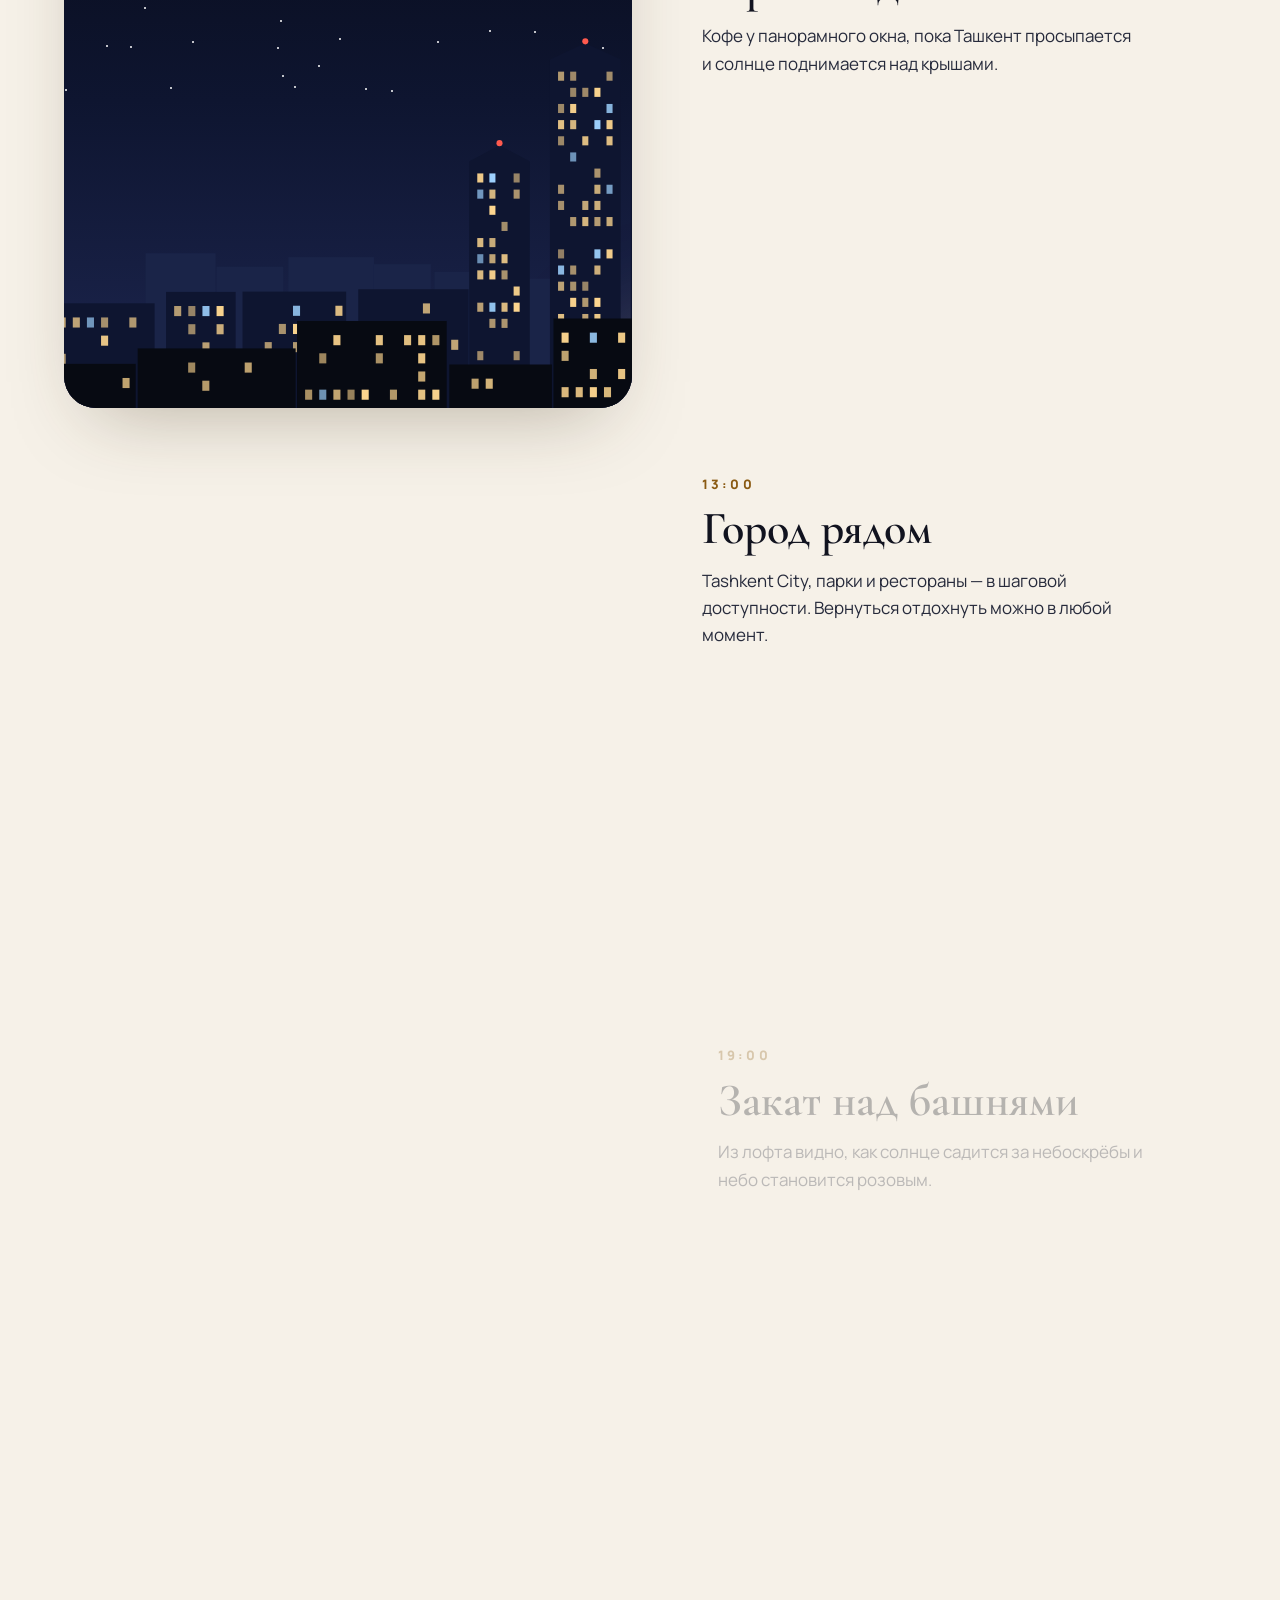
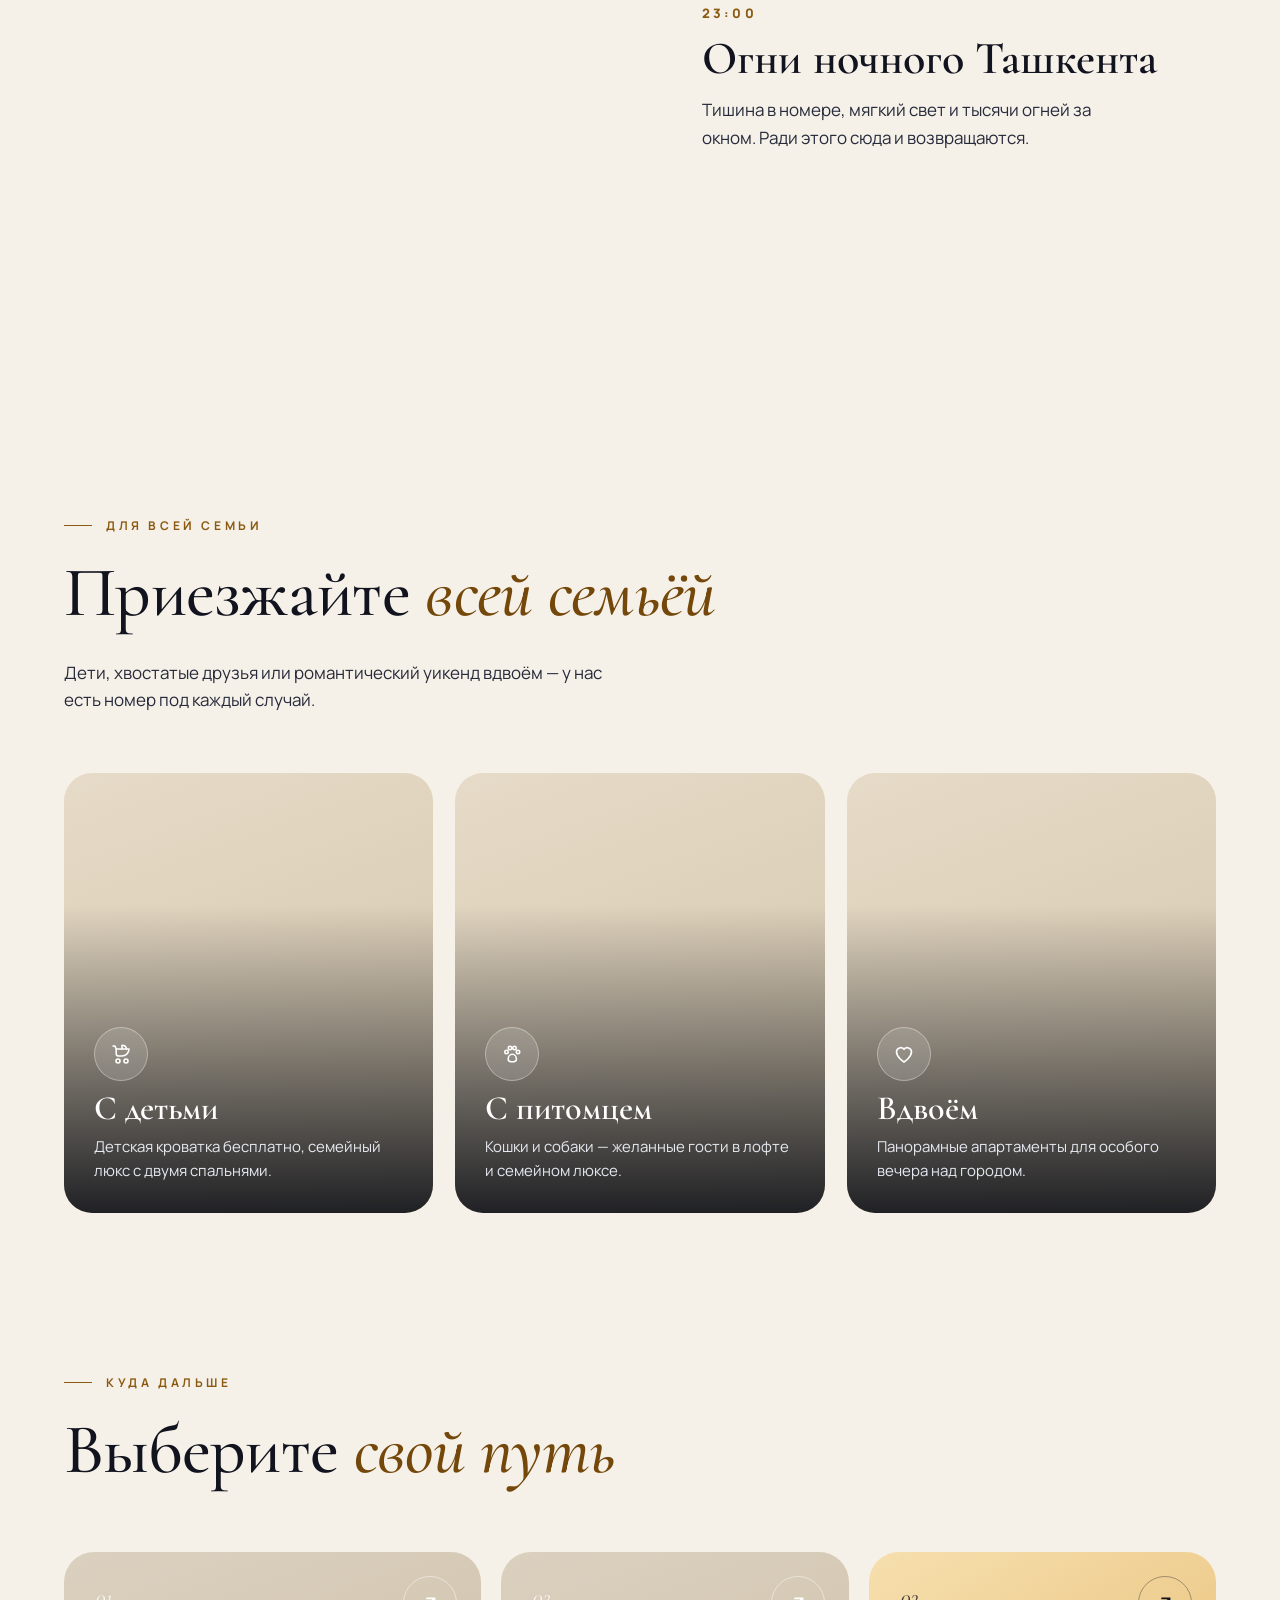
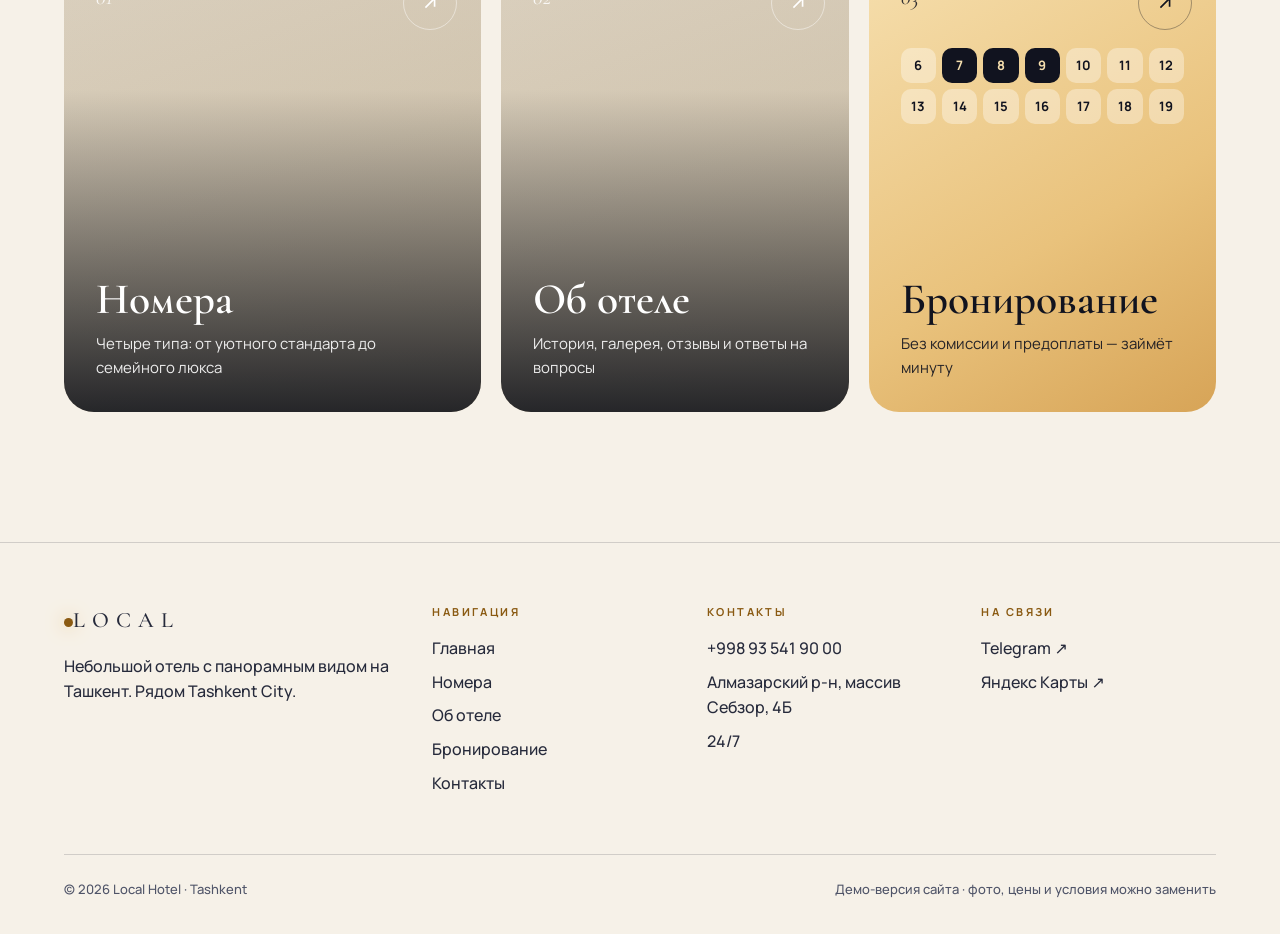
==== commit 38016919: "Sun sets out of frame and moon rises from behind the skyline Co-Authored-By: Claude Opus 5.5 <norepl" ====
--- a/index.html
+++ b/index.html
@@ -9,7 +9,7 @@
 <meta property="og:description" content="Панорамные апартаменты в Ташкенте. Можно с детьми и питомцем. Бронирование напрямую.">
 <link rel="preconnect" href="https://fonts.googleapis.com"><link rel="preconnect" href="https://fonts.gstatic.com" crossorigin>
 <link href="https://fonts.googleapis.com/css2?family=Cormorant+Garamond:ital,wght@0,400;0,500;0,600;1,400;1,500;1,600&family=Manrope:wght@400;500;600;700;800&display=swap" rel="stylesheet">
-<link rel="stylesheet" href="style.css?v=1794908771">
+<link rel="stylesheet" href="style.css?v=1794909004">
 <script>document.documentElement.dataset.theme=(()=>{try{return localStorage.getItem('lh_theme')||'light'}catch(e){return'light'}})()</script>
 </head>
 <body data-page="home">
@@ -22,7 +22,7 @@
   <div class="shoot" style="top:22%;right:48%;animation-delay:3.5s"></div>
   <div id="clouds"></div>
   <div class="birds" id="birds"></div>
-  <div class="orb" id="orb"></div>
+  <div class="orbs" id="orb"><div class="o-sun"></div><div class="o-moon"></div></div>
   <div class="hero-sky city-auto" id="heroSky"><svg data-city="420" viewBox="0 0 1600 420" preserveAspectRatio="xMidYMax slice"></svg></div>
 
   <div class="hero-inner">
@@ -60,7 +60,7 @@
         <div class="day-sky s0" id="daySky">
           <i class="sky-l l0"></i><i class="sky-l l1"></i><i class="sky-l l2"></i><i class="sky-l l3"></i>
           <div class="day-stars" id="dayStars"></div>
-          <div class="day-orb" id="dayOrb"></div>
+          <div class="d-sun"></div><div class="d-moon"></div>
           <div class="day-time" id="dayTime">08:00</div>
           <div class="day-city"><svg id="daySvg" viewBox="0 0 1600 420" preserveAspectRatio="xMidYMax slice"></svg></div>
         </div>
@@ -109,7 +109,7 @@
   </div>
 </section>
 
-<script src="app.js?v=1794908771"></script>
+<script src="app.js?v=1794909004"></script>
 <script>
 
 /* фото */
--- a/style.css
+++ b/style.css
@@ -147,8 +147,6 @@
 .shoot{position:absolute;width:140px;height:2px;background:linear-gradient(90deg,#fff,transparent);border-radius:2px;opacity:0;transform:rotate(-24deg);display:none}
 [data-theme="dark"] .shoot{display:block;animation:shoot 7s ease-in infinite}
 @keyframes shoot{0%{opacity:0;transform:translate(0,0) rotate(-24deg)}2%{opacity:1}10%{opacity:0;transform:translate(-420px,190px) rotate(-24deg)}100%{opacity:0}}
-.orb{position:absolute;right:12%;top:16%;width:96px;height:96px;border-radius:50%;transition:background .8s,box-shadow .8s;background:radial-gradient(circle,#fffaf0,#ffd88a 70%);box-shadow:0 0 120px 50px rgba(255,214,130,.55)}
-[data-theme="dark"] .orb{width:88px;height:88px;background:radial-gradient(circle at 35% 35%,#fff8e6,#e9d7ae 60%,#c9b285);box-shadow:0 0 80px 20px rgba(246,223,174,.25)}
 .cloud{position:absolute;height:46px;border-radius:50px;background:#fff;filter:blur(2px);opacity:.85;transition:opacity .8s;animation:drift linear infinite}
 .cloud::before,.cloud::after{content:"";position:absolute;background:#fff;border-radius:50%}
 .cloud::before{width:60%;height:150%;left:15%;top:-70%}
@@ -278,9 +276,6 @@
 .pano.day{background:linear-gradient(180deg,#5fa3d9 0%,#9ccbe9 45%,#f3d9b1 85%,#f6c98f 100%)}
 .pano-svg{position:absolute;left:0;right:0;bottom:0;height:70%}
 .pano-svg svg{width:100%;height:100%}
-.pano .sun{position:absolute;left:18%;width:120px;height:120px;border-radius:50%;transition:top 1.6s var(--ease),background 1.6s,box-shadow 1.6s}
-.pano.day .sun{top:14%;background:radial-gradient(circle,#fff6d6,#ffd57a);box-shadow:0 0 120px 40px rgba(255,214,122,.55)}
-.pano.night .sun{top:16%;background:radial-gradient(circle at 35% 35%,#fffbee,#e7d6ad 60%,#c3ad80);box-shadow:0 0 90px 20px rgba(246,223,174,.25)}
 .pano.day .win{fill:#eef4fa!important;opacity:.32!important;animation:none}
 .pano.day .beacon{opacity:0!important}
 .pano-copy{position:absolute;z-index:3;top:13%;right:6vw;text-align:right;max-width:560px;color:#f3ece0;transition:color 1.6s}
@@ -447,7 +442,6 @@
   .hero .h1{font-size:15vw}
   .nav{padding:16px 4vw}.logo{font-size:19px;letter-spacing:.2em;gap:8px}.nav-right{gap:7px}.icon-btn{width:36px;height:36px}
   .cloud{opacity:.45;transform:scale(.6)}
-  .orb,[data-theme="dark"] .orb{width:56px;height:56px;top:auto;bottom:64%;right:8%}
   .lang button{padding:6px 8px}
   .pick-rooms,.row2{grid-template-columns:1fr}
   .panel{padding:24px}
@@ -484,11 +478,6 @@
 .l2{background:linear-gradient(180deg,#3b3b78 0%,#b2577a 45%,#f2945f 80%,#ffc477 100%)}
 .l3{background:linear-gradient(180deg,#05070f 0%,#0e1530 55%,#1d2650 100%)}
 .s0 .l0,.s1 .l1,.s2 .l2,.s3 .l3{opacity:1}
-.day-orb{position:absolute;width:86px;height:86px;border-radius:50%;transform:translate(-50%,-50%);transition:left 1.4s var(--ease),top 1.4s var(--ease),background 1.2s,box-shadow 1.2s}
-.s0 .day-orb{left:16%;top:62%;background:radial-gradient(circle,#fff4dc,#ffc56b);box-shadow:0 0 90px 30px rgba(255,190,110,.6)}
-.s1 .day-orb{left:50%;top:16%;background:radial-gradient(circle,#fffbe8,#ffe08a);box-shadow:0 0 110px 40px rgba(255,230,150,.6)}
-.s2 .day-orb{left:82%;top:58%;background:radial-gradient(circle,#ffe2b0,#ff7a3d);box-shadow:0 0 110px 40px rgba(255,120,60,.55)}
-.s3 .day-orb{left:78%;top:18%;width:66px;height:66px;background:radial-gradient(circle at 35% 35%,#fffbee,#e7d6ad 60%,#c3ad80);box-shadow:0 0 70px 16px rgba(246,223,174,.3)}
 .day-stars{position:absolute;inset:0;opacity:0;transition:opacity 1.2s}
 .s3 .day-stars{opacity:1}
 .day-stars i{position:absolute;width:2px;height:2px;border-radius:50%;background:#fff;animation:tw 3s ease-in-out infinite}
@@ -554,3 +543,30 @@
   .qz-res{grid-template-columns:1fr}
   .qz-res .ph{aspect-ratio:16/9}
 }
+
+/* ---------- солнце и луна: солнце заходит, луна восходит с другой стороны ---------- */
+.orbs{position:absolute;inset:0;pointer-events:none;overflow:hidden}
+.o-sun,.o-moon,.d-sun,.d-moon,.p-sun,.p-moon{position:absolute;border-radius:50%;transform:translate(-50%,-50%)}
+.o-sun,.d-sun,.p-sun{background:radial-gradient(circle,#fffaf0,#ffd88a 70%);box-shadow:0 0 120px 50px rgba(255,214,130,.55);transition:left 2s cubic-bezier(.3,.1,.6,1),top 2s cubic-bezier(.55,0,.85,.4)}
+.o-moon,.d-moon,.p-moon{background:radial-gradient(circle at 35% 35%,#fff8e6,#e9d7ae 60%,#c9b285);box-shadow:0 0 80px 20px rgba(246,223,174,.28);transition:left 2s cubic-bezier(.3,.1,.6,1),top 2s cubic-bezier(.55,0,.85,.4)}
+/* главный экран */
+.o-sun{width:96px;height:96px;left:86%;top:22%}
+.o-moon{width:86px;height:86px;left:62%;top:118%}
+[data-theme="dark"] .o-sun{left:112%;top:96%}
+[data-theme="dark"] .o-moon{left:86%;top:22%;transition:left 2s cubic-bezier(.5,0,.8,.6),top 2s cubic-bezier(.15,.6,.35,1)}
+[data-theme="light"] .o-sun{transition:left 2s cubic-bezier(.5,0,.8,.6),top 2s cubic-bezier(.15,.6,.35,1)}
+/* один день в Local */
+.d-sun{width:86px;height:86px}
+.d-moon{width:64px;height:64px;left:45%;top:112%}
+.s0 .d-sun{left:16%;top:62%;transition:left 2s cubic-bezier(.5,0,.8,.6),top 2s cubic-bezier(.15,.6,.35,1);background:radial-gradient(circle,#fff4dc,#ffc56b);box-shadow:0 0 90px 30px rgba(255,190,110,.6)}
+.s1 .d-sun{left:50%;top:18%;transition:left 2s cubic-bezier(.5,0,.8,.6),top 2s cubic-bezier(.15,.6,.35,1)}
+.s2 .d-sun{left:82%;top:60%;background:radial-gradient(circle,#ffe2b0,#ff7a3d);box-shadow:0 0 110px 40px rgba(255,120,60,.55)}
+.s3 .d-sun{left:115%;top:105%;background:radial-gradient(circle,#ffe2b0,#ff7a3d)}
+.s3 .d-moon{left:74%;top:20%;transition:left 2s cubic-bezier(.5,0,.8,.6),top 2s cubic-bezier(.15,.6,.35,1)}
+/* вид из окна */
+.p-sun{width:120px;height:120px;left:22%;top:20%}
+.p-moon{width:96px;height:96px;left:52%;top:118%}
+.pano.day .p-sun{transition:left 2s cubic-bezier(.5,0,.8,.6),top 2s cubic-bezier(.15,.6,.35,1)}
+.pano.night .p-sun{left:-10%;top:98%}
+.pano.night .p-moon{left:30%;top:18%;transition:left 2s cubic-bezier(.5,0,.8,.6),top 2s cubic-bezier(.15,.6,.35,1)}
+@media (max-width:560px){.o-sun{width:56px;height:56px;left:84%;top:16%}.o-moon{width:50px;height:50px}[data-theme="dark"] .o-moon{left:84%;top:16%}}
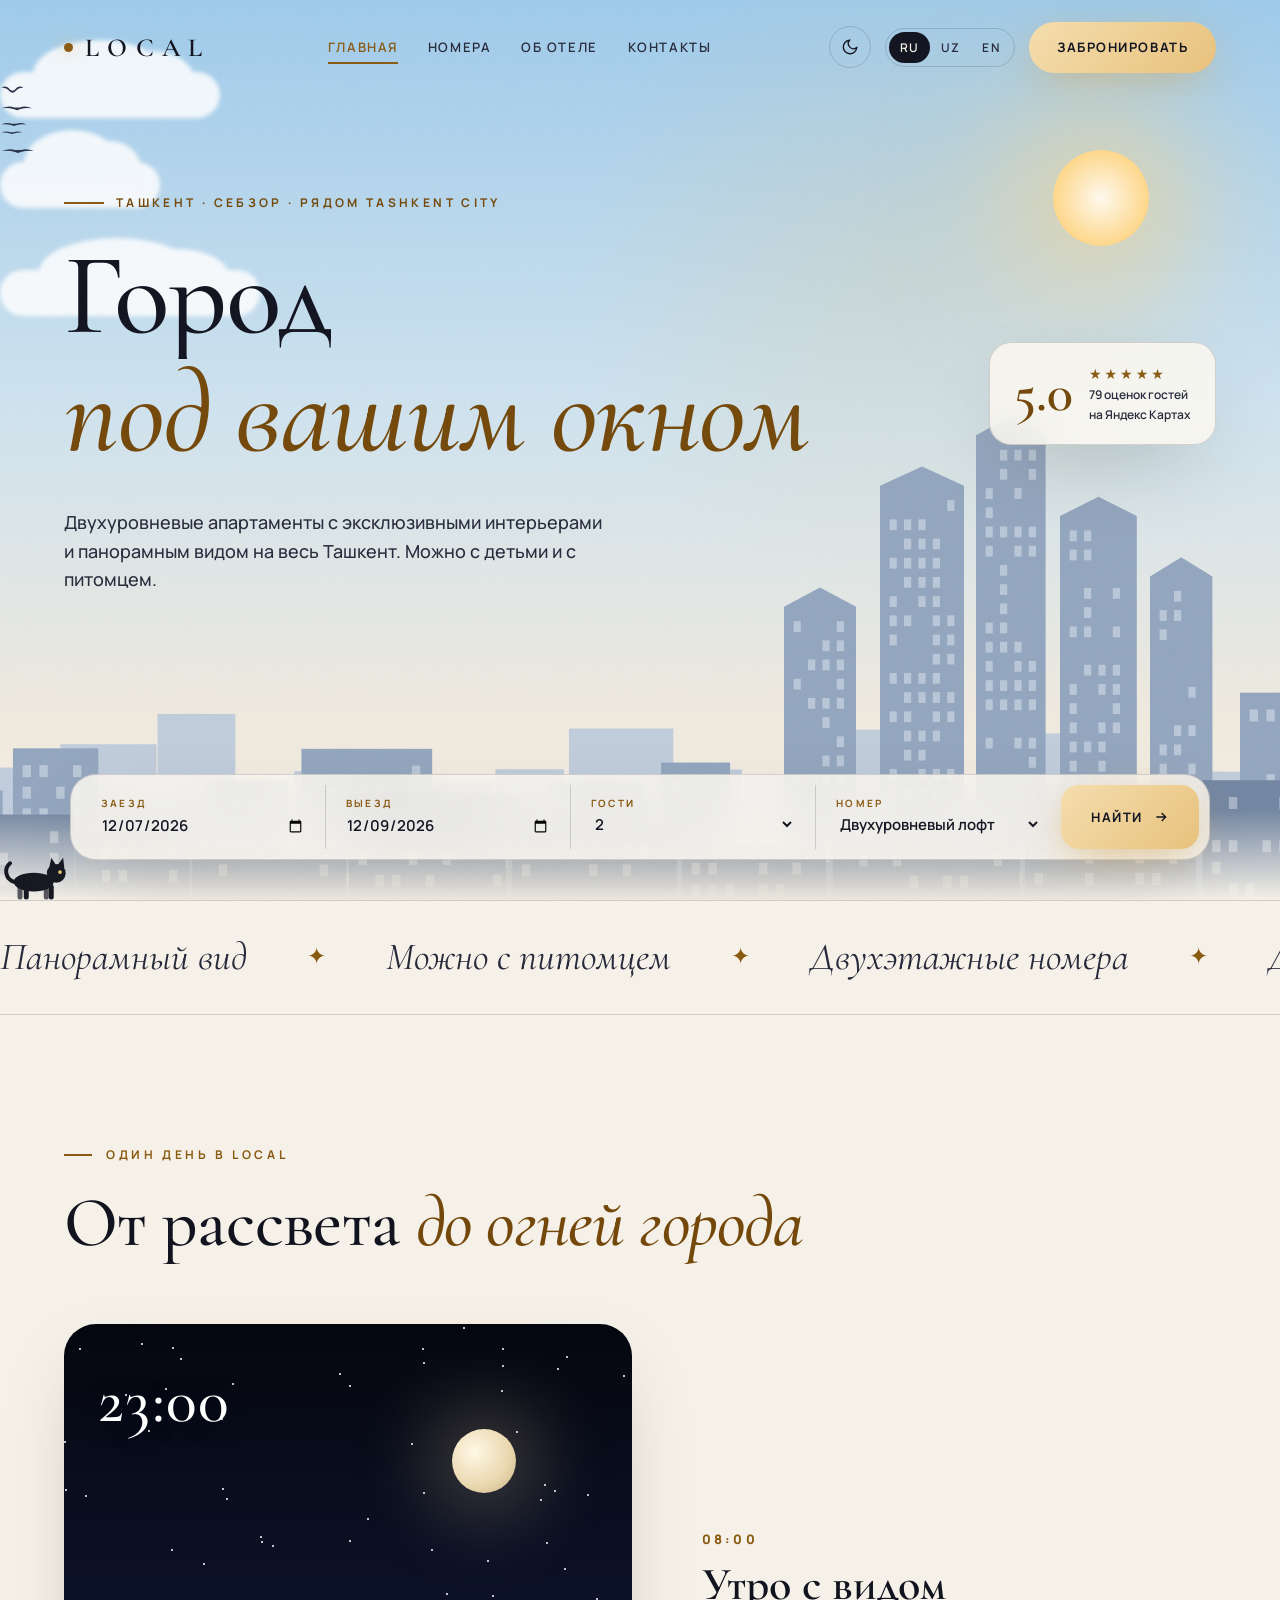
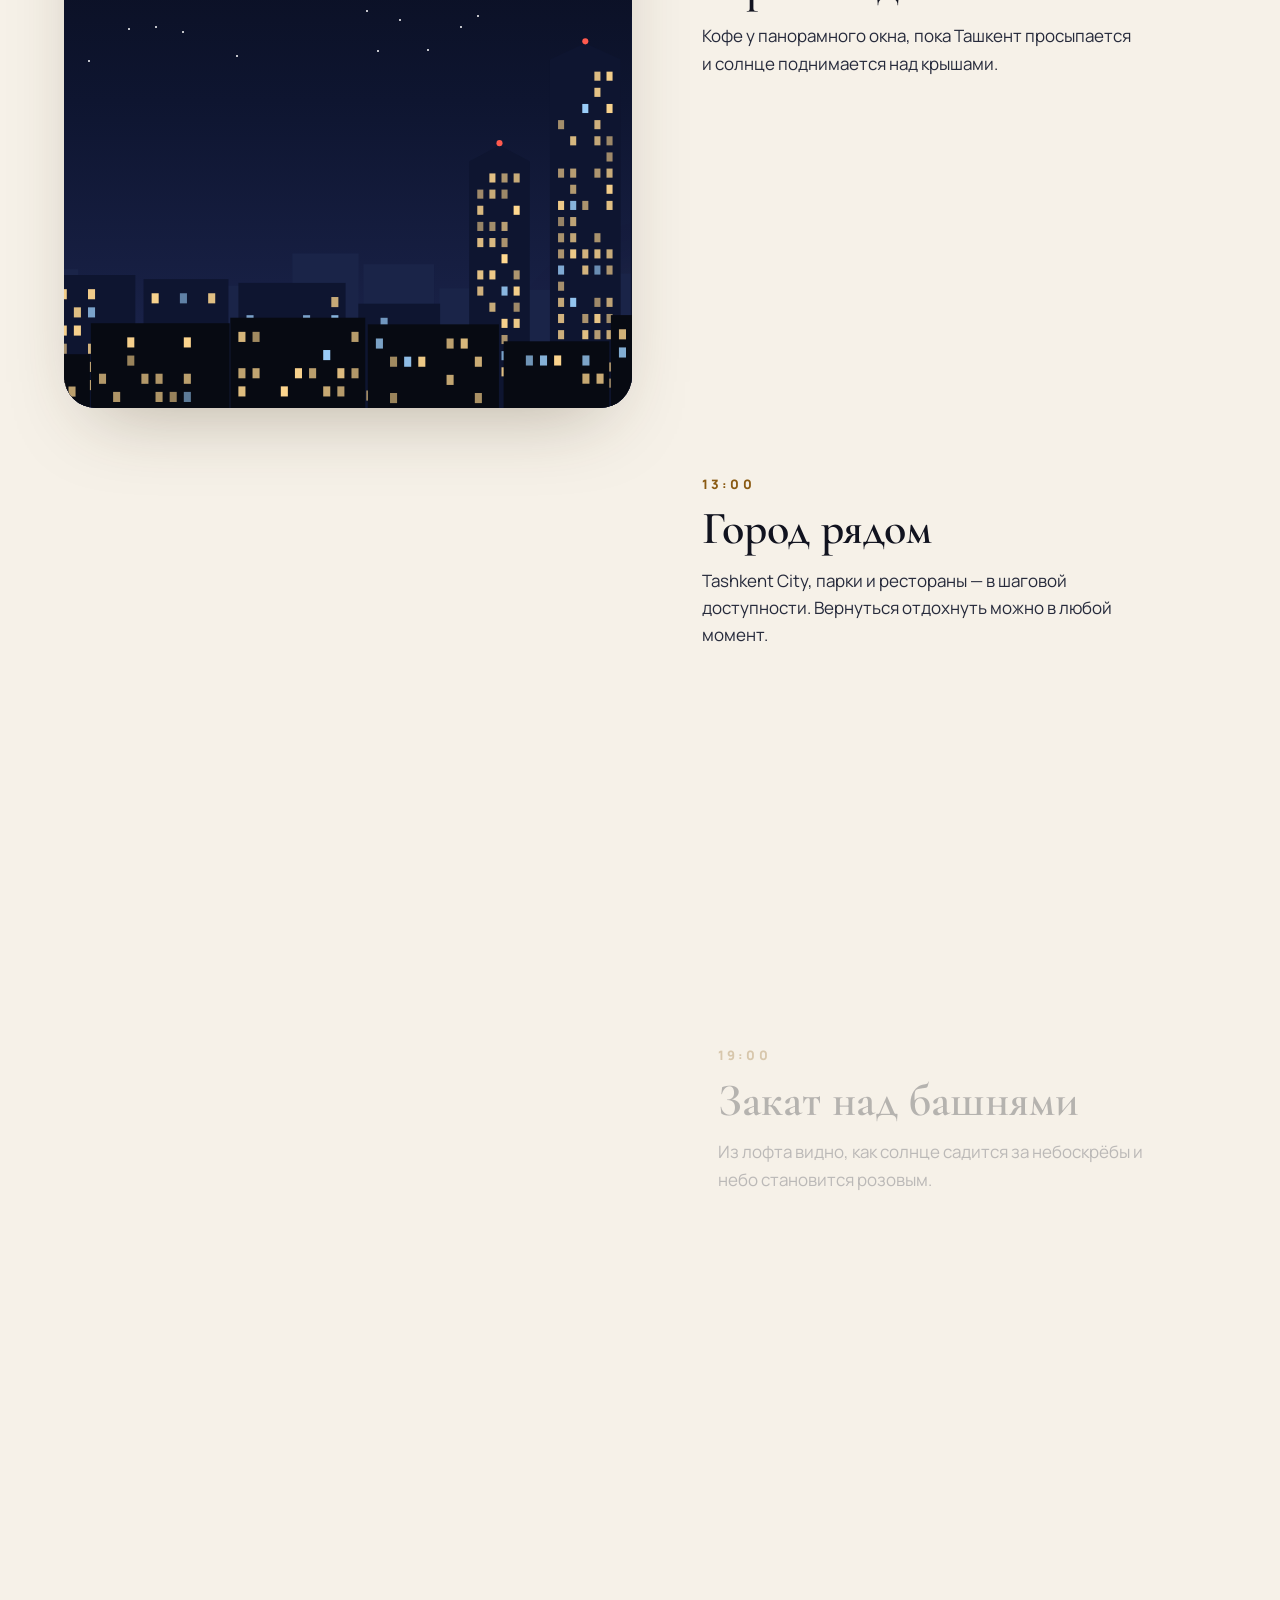
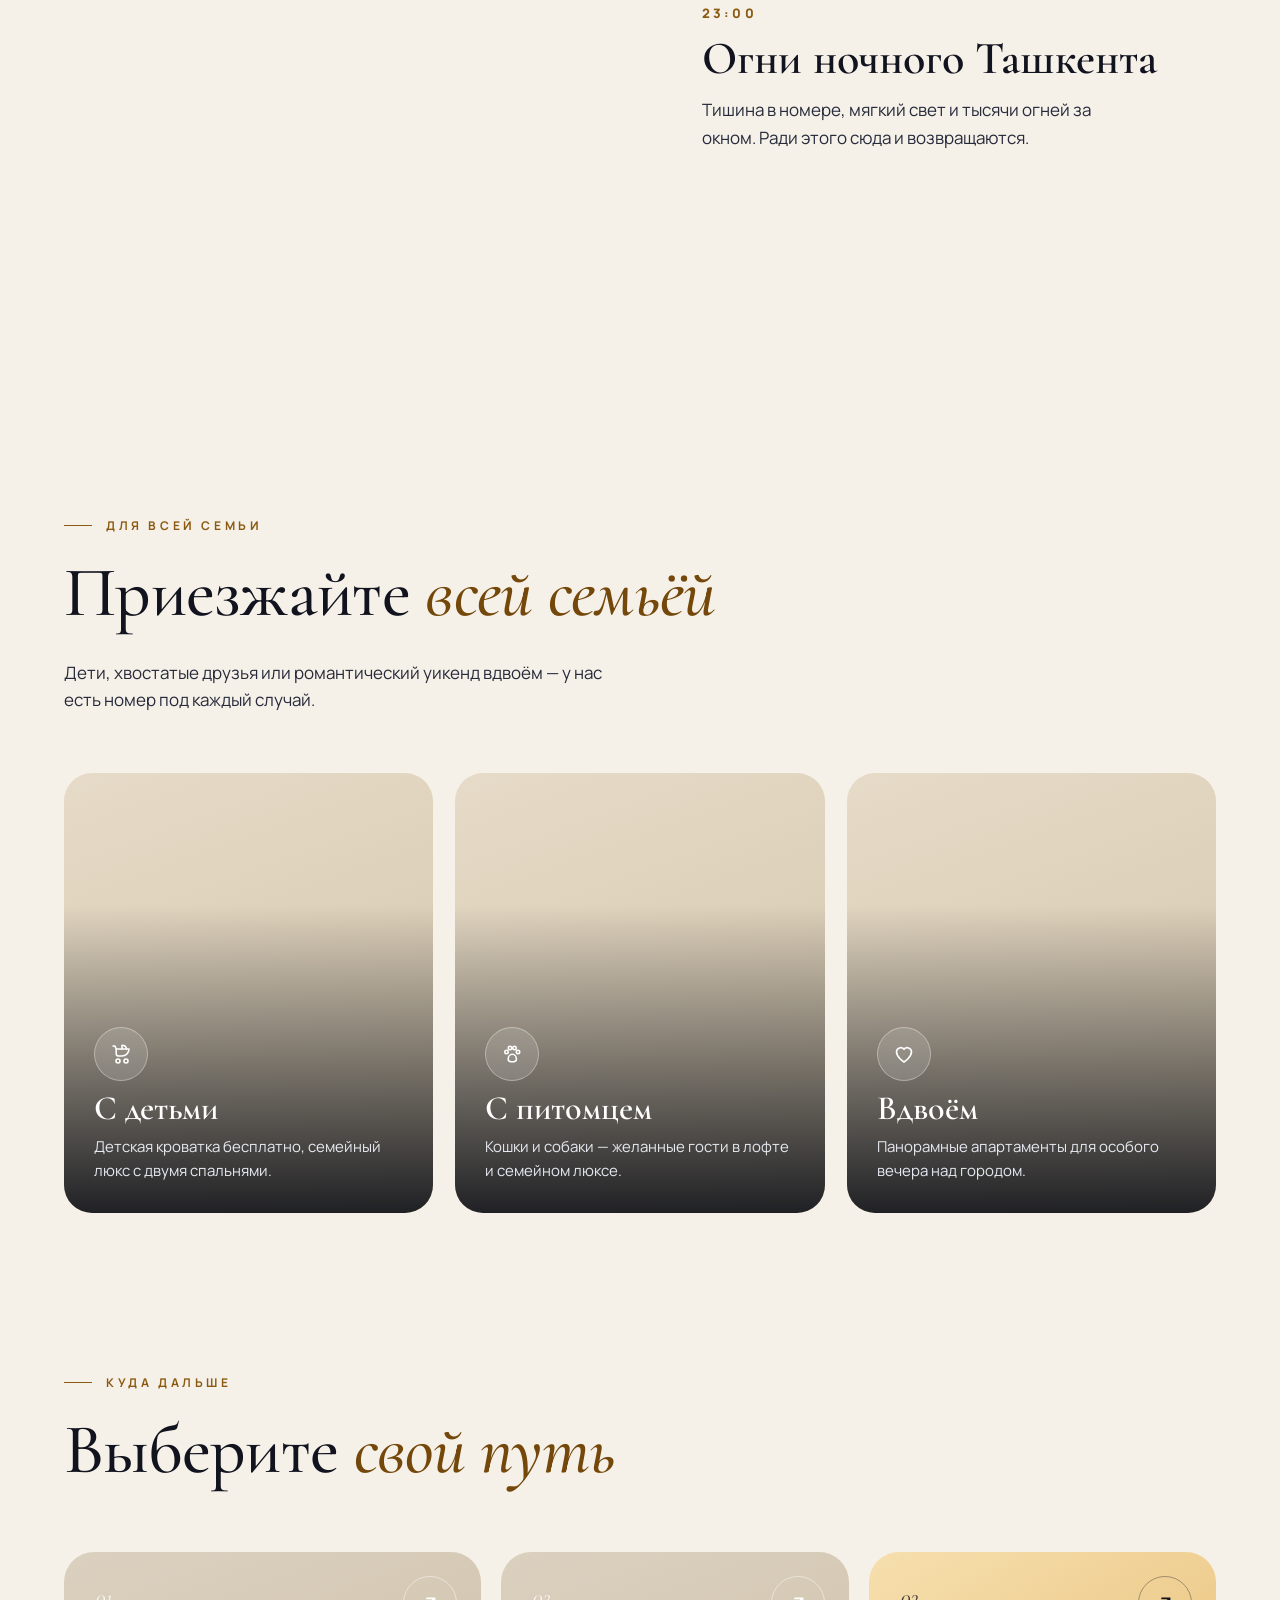
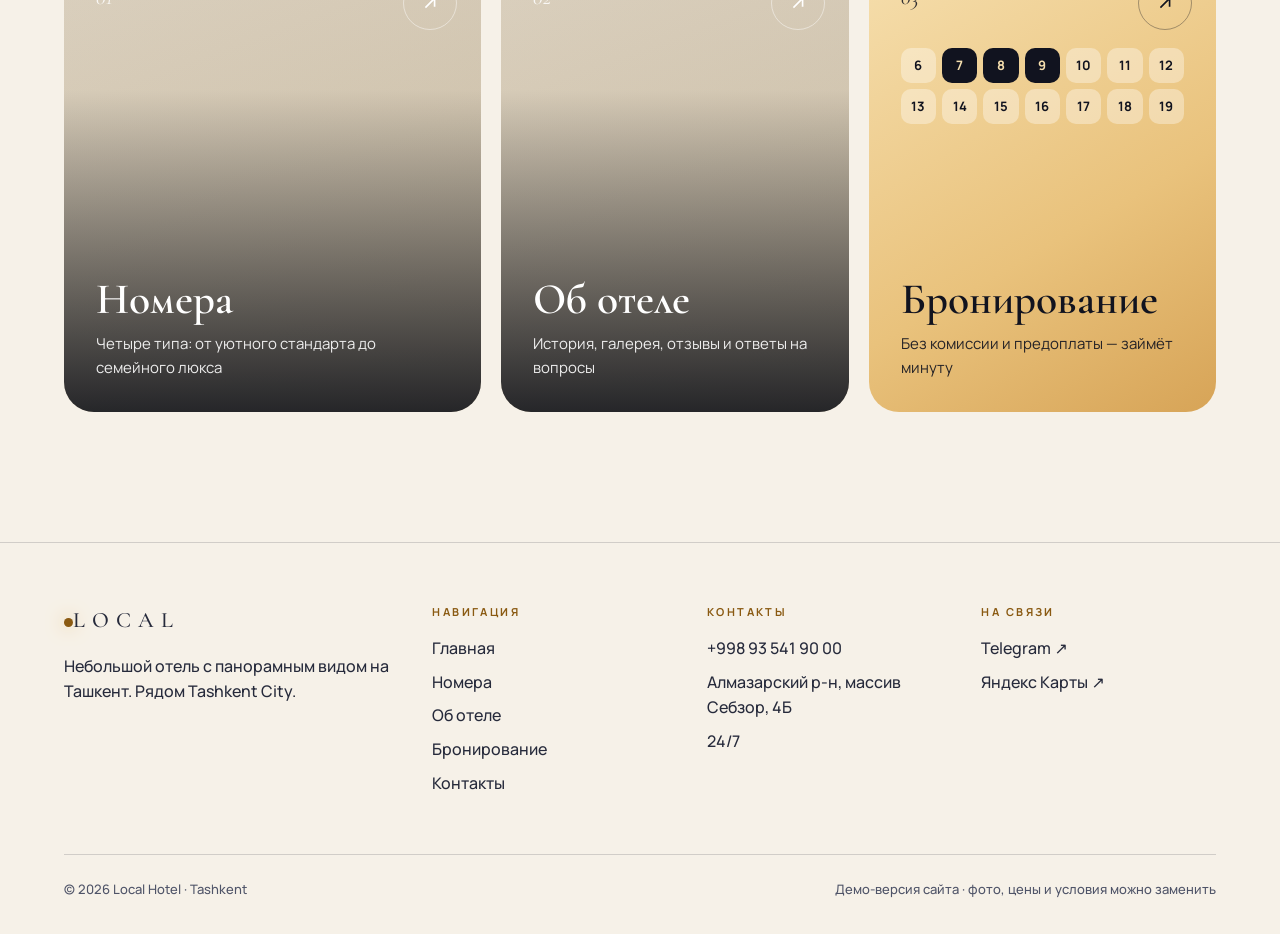
==== commit a9e6efef: "Gallery: labelled photo frames describing which hotel photo goes where Co-Authored-By: Claude Opus 5" ====
--- a/index.html
+++ b/index.html
@@ -9,7 +9,7 @@
 <meta property="og:description" content="Панорамные апартаменты в Ташкенте. Можно с детьми и питомцем. Бронирование напрямую.">
 <link rel="preconnect" href="https://fonts.googleapis.com"><link rel="preconnect" href="https://fonts.gstatic.com" crossorigin>
 <link href="https://fonts.googleapis.com/css2?family=Cormorant+Garamond:ital,wght@0,400;0,500;0,600;1,400;1,500;1,600&family=Manrope:wght@400;500;600;700;800&display=swap" rel="stylesheet">
-<link rel="stylesheet" href="style.css?v=1794909004">
+<link rel="stylesheet" href="style.css?v=1794909303">
 <script>document.documentElement.dataset.theme=(()=>{try{return localStorage.getItem('lh_theme')||'light'}catch(e){return'light'}})()</script>
 </head>
 <body data-page="home">
@@ -109,7 +109,7 @@
   </div>
 </section>
 
-<script src="app.js?v=1794909004"></script>
+<script src="app.js?v=1794909303"></script>
 <script>
 
 /* фото */
--- a/style.css
+++ b/style.css
@@ -570,3 +570,24 @@
 .pano.night .p-sun{left:-10%;top:98%}
 .pano.night .p-moon{left:30%;top:18%;transition:left 2s cubic-bezier(.5,0,.8,.6),top 2s cubic-bezier(.15,.6,.35,1)}
 @media (max-width:560px){.o-sun{width:56px;height:56px;left:84%;top:16%}.o-moon{width:50px;height:50px}[data-theme="dark"] .o-moon{left:84%;top:16%}}
+
+/* ---------- галерея: рамки под фото ---------- */
+.gallery.slots{grid-template-columns:repeat(4,1fr);grid-auto-rows:270px;grid-template-areas:"a a b d" "a a c d" "e e f f"}
+.gallery.slots>:nth-child(1){grid-area:a}.gallery.slots>:nth-child(2){grid-area:b}.gallery.slots>:nth-child(3){grid-area:c}
+.gallery.slots>:nth-child(4){grid-area:d}.gallery.slots>:nth-child(5){grid-area:e}.gallery.slots>:nth-child(6){grid-area:f}
+@media (max-width:1020px){.gallery.slots{grid-template-columns:1fr 1fr;grid-auto-rows:240px;grid-template-areas:"a a" "b c" "d d" "e f"}}
+@media (max-width:560px){.gallery.slots{grid-template-columns:1fr;grid-template-areas:"a" "b" "c" "d" "e" "f"}}
+.slot{position:relative;border-radius:22px;border:1.5px dashed rgba(138,90,18,.45);display:grid;place-items:center;padding:22px;text-align:center;overflow:hidden;
+  background:repeating-linear-gradient(135deg,transparent 0 14px,rgba(138,90,18,.05) 14px 15px),var(--surface);transition:border-color .4s,transform .5s var(--ease),box-shadow .5s}
+[data-theme="dark"] .slot{border-color:rgba(232,194,122,.35);background:repeating-linear-gradient(135deg,transparent 0 14px,rgba(232,194,122,.05) 14px 15px),var(--surface)}
+.slot:hover{border-color:var(--acc);transform:translateY(-4px);box-shadow:var(--shadow)}
+.slot::before,.slot::after{content:"";position:absolute;width:26px;height:26px;border:2px solid var(--acc);opacity:.7}
+.slot::before{top:12px;left:12px;border-right:0;border-bottom:0;border-radius:8px 0 0 0}
+.slot::after{bottom:12px;right:12px;border-left:0;border-top:0;border-radius:0 0 8px 0}
+.slot-n{position:absolute;top:16px;right:20px;font-family:var(--serif);font-style:italic;font-size:18px;color:var(--mute)}
+.slot-ic{width:52px;height:52px;border-radius:50%;margin:0 auto 12px;display:grid;place-items:center;font-size:24px;color:var(--acc);border:1.5px solid var(--line);background:var(--bg)}
+.slot h4{font-family:var(--serif);font-size:clamp(22px,2vw,30px);font-weight:600;line-height:1.1}
+.slot p{color:var(--text-2);font-size:14px;margin:8px auto 0;max-width:280px}
+.slot small{display:inline-block;margin-top:12px;font-size:11px;font-weight:700;letter-spacing:.16em;text-transform:uppercase;color:var(--acc)}
+.slot:nth-child(1) .slot-ic{width:68px;height:68px;font-size:30px}
+@media (max-width:1020px){.slot p{font-size:13px}.slot{padding:16px}}
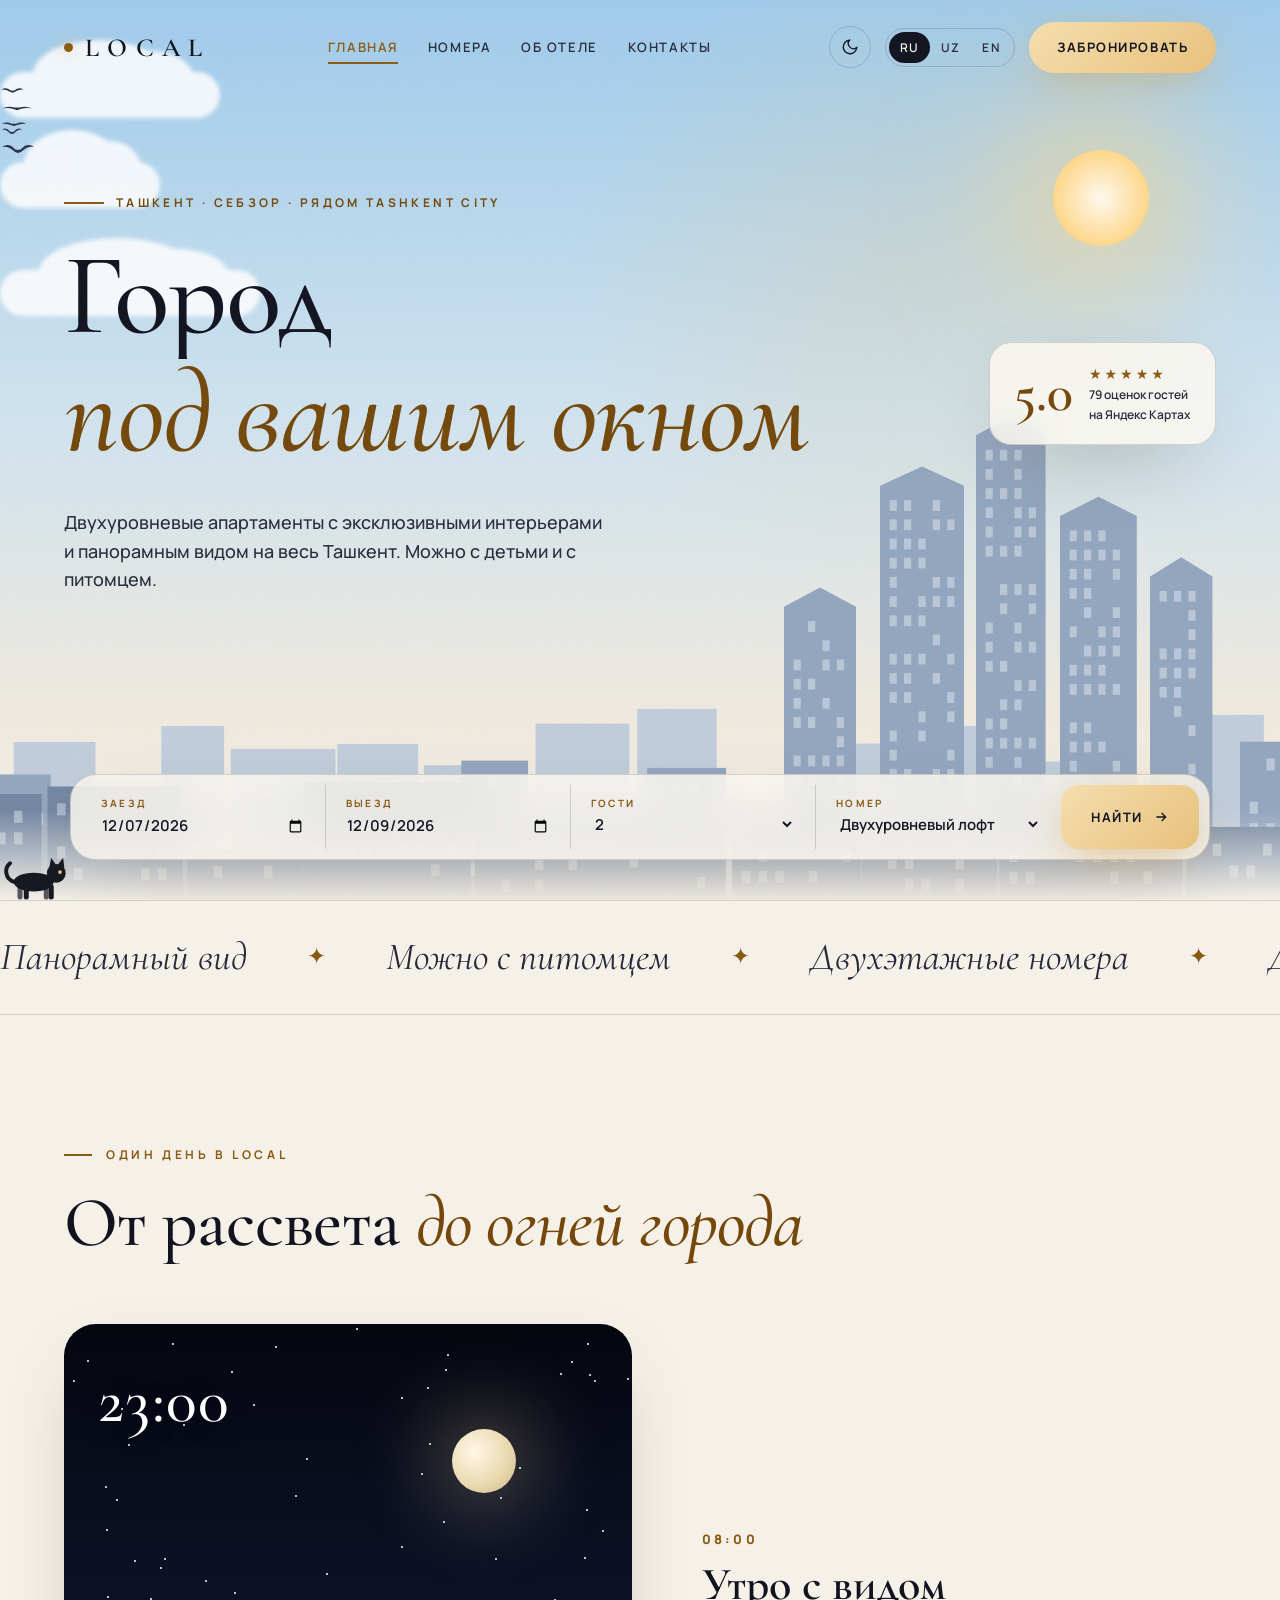
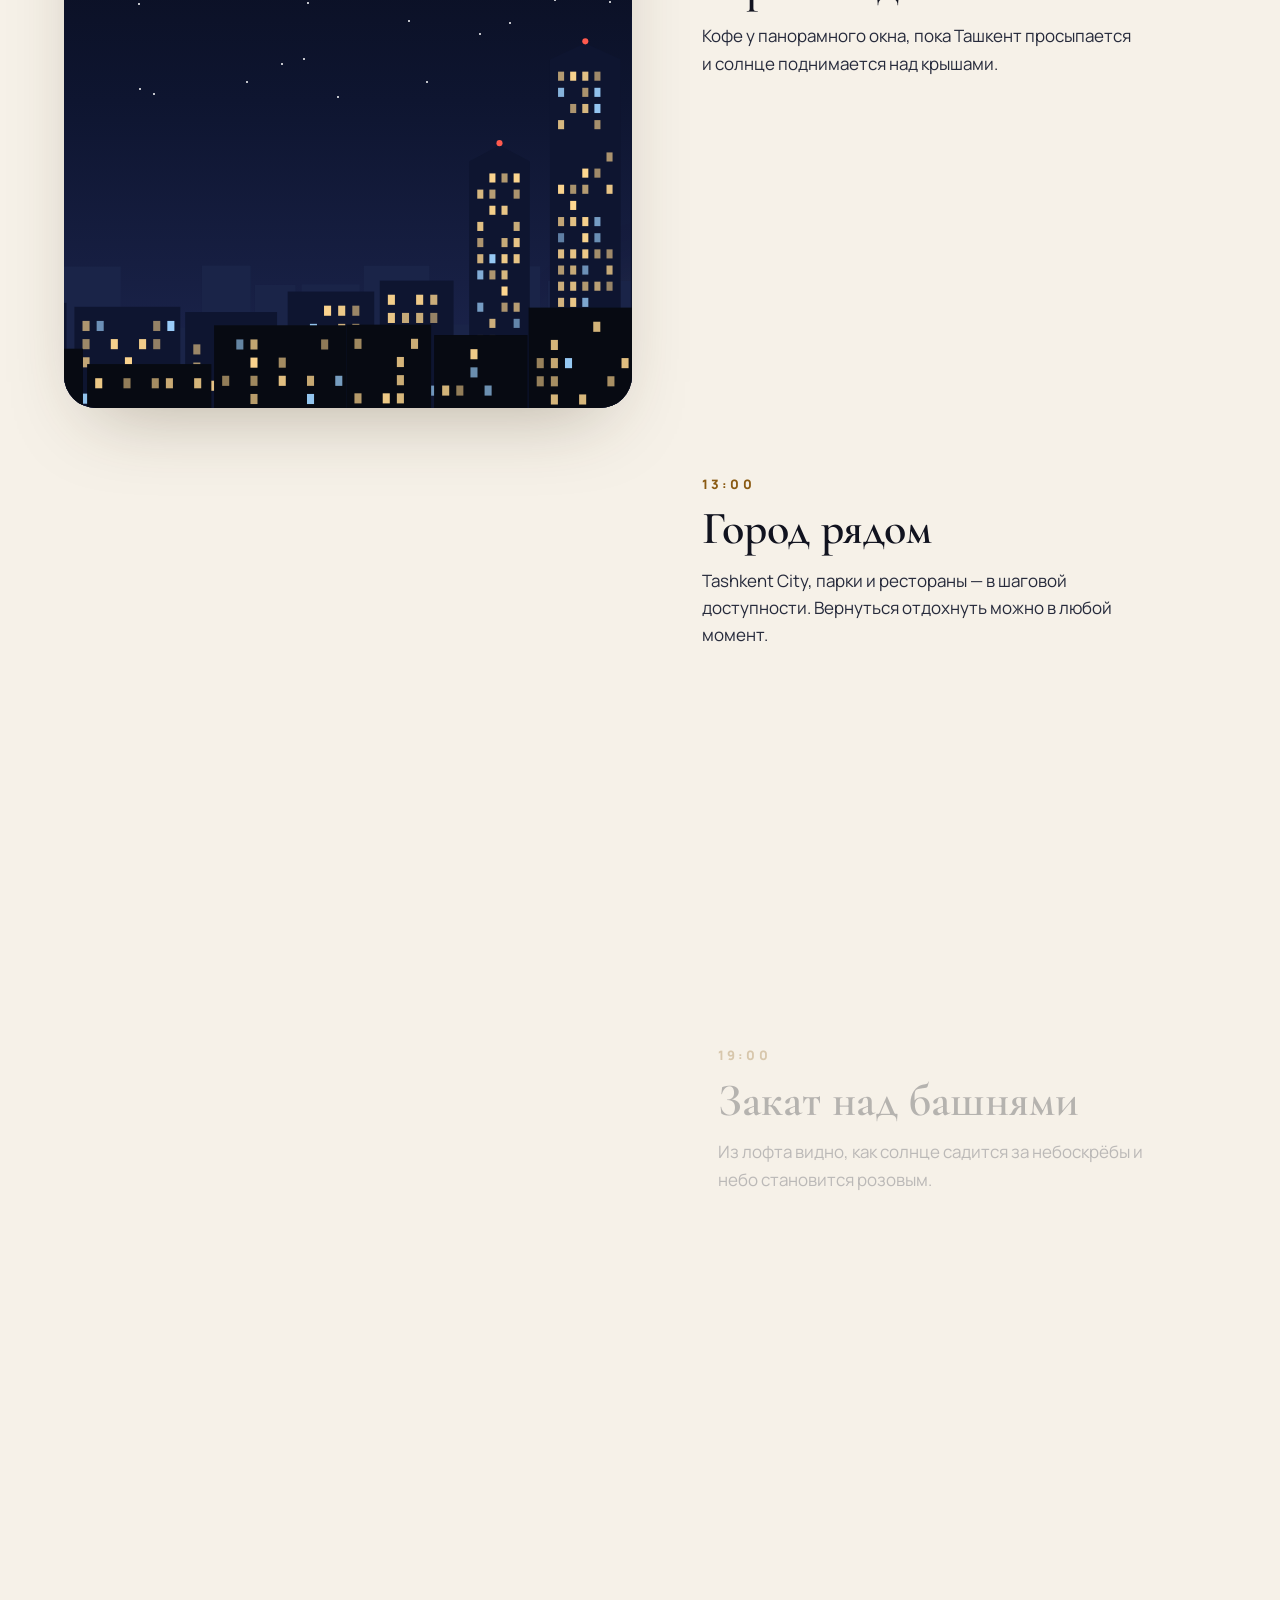
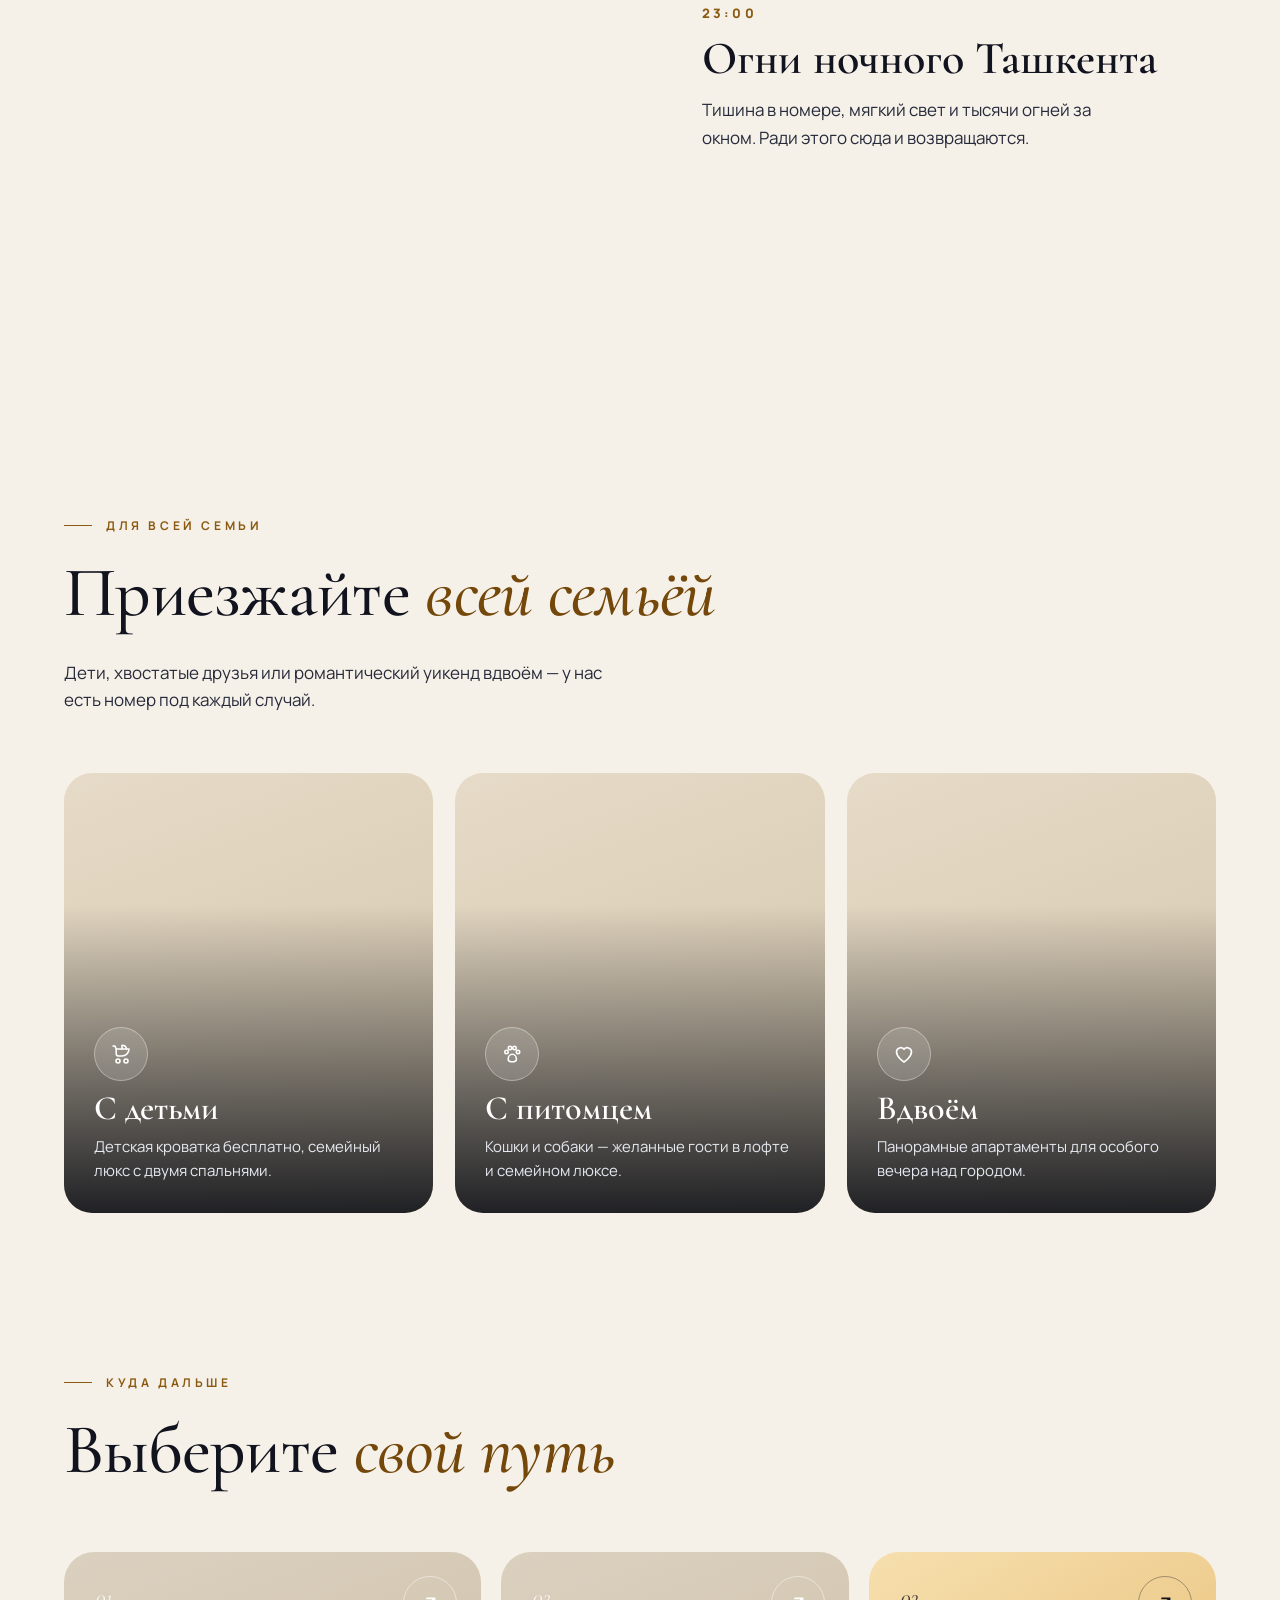
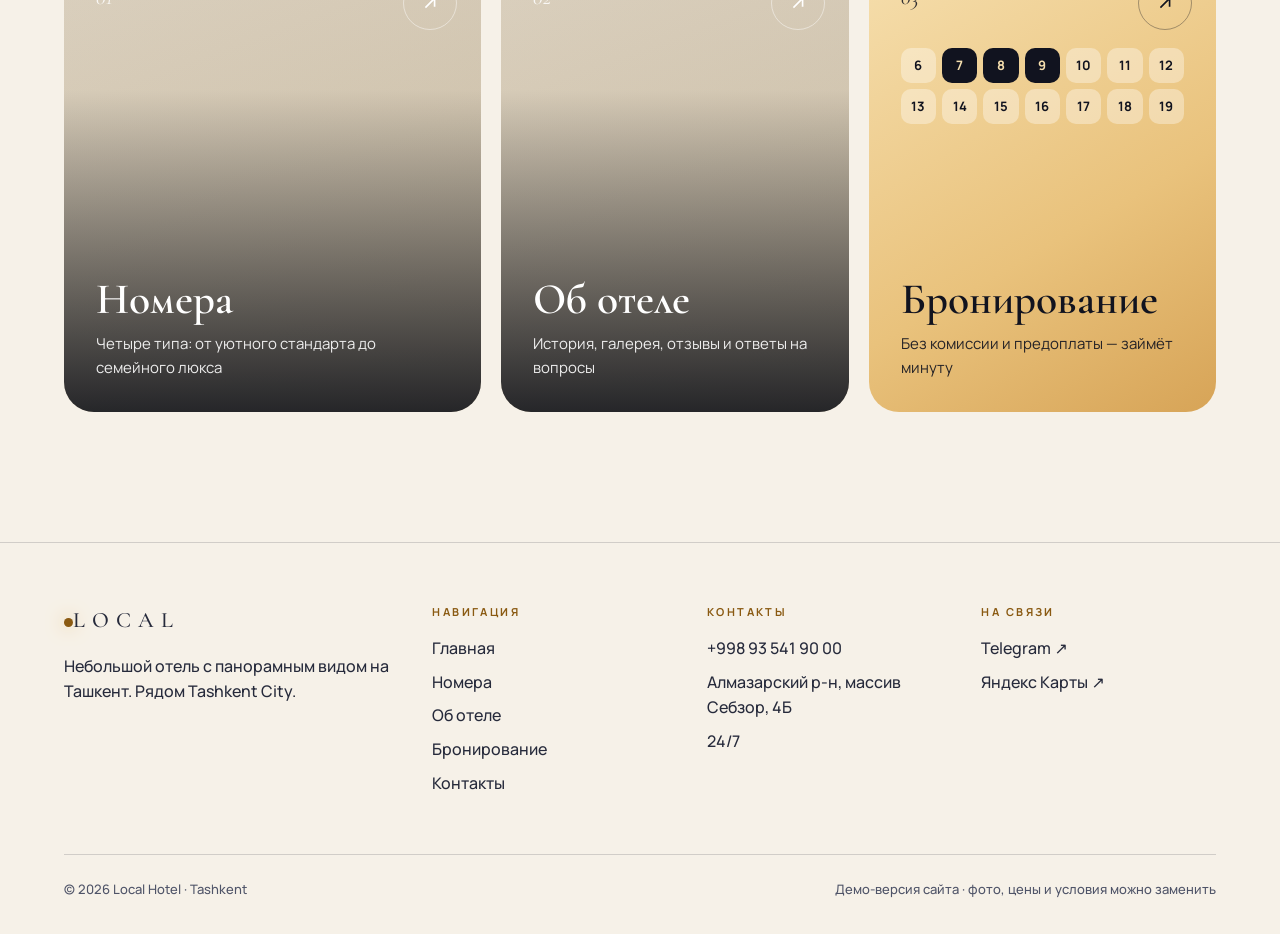
==== commit 19b27a8a: "Sequential page transition so old and new text never overlap Co-Authored-By: Claude Opus 5.5 <norepl" ====
--- a/index.html
+++ b/index.html
@@ -9,7 +9,7 @@
 <meta property="og:description" content="Панорамные апартаменты в Ташкенте. Можно с детьми и питомцем. Бронирование напрямую.">
 <link rel="preconnect" href="https://fonts.googleapis.com"><link rel="preconnect" href="https://fonts.gstatic.com" crossorigin>
 <link href="https://fonts.googleapis.com/css2?family=Cormorant+Garamond:ital,wght@0,400;0,500;0,600;1,400;1,500;1,600&family=Manrope:wght@400;500;600;700;800&display=swap" rel="stylesheet">
-<link rel="stylesheet" href="style.css?v=1794909303">
+<link rel="stylesheet" href="style.css?v=1794909452">
 <script>document.documentElement.dataset.theme=(()=>{try{return localStorage.getItem('lh_theme')||'light'}catch(e){return'light'}})()</script>
 </head>
 <body data-page="home">
@@ -109,7 +109,7 @@
   </div>
 </section>
 
-<script src="app.js?v=1794909303"></script>
+<script src="app.js?v=1794909452"></script>
 <script>
 
 /* фото */
--- a/style.css
+++ b/style.css
@@ -44,12 +44,17 @@
 @keyframes cup{to{transform:none}}
 /* быстрый плавный переход между страницами */
 @view-transition{navigation:auto}
-::view-transition-old(root){animation:vtOut .32s cubic-bezier(.4,0,1,1) both}
-::view-transition-new(root){animation:vtIn .45s cubic-bezier(.2,.8,.2,1) both}
-@keyframes vtOut{to{opacity:0;transform:translateY(-14px)}}
-@keyframes vtIn{from{opacity:0;transform:translateY(18px)}}
+/* сначала старая страница полностью уходит, потом появляется новая — тексты не накладываются */
+::view-transition-group(root){animation:none}
+::view-transition-image-pair(root){isolation:auto}
+::view-transition-old(root){animation:vtOut .2s cubic-bezier(.4,0,1,1) both;mix-blend-mode:normal}
+::view-transition-new(root){animation:vtIn .42s cubic-bezier(.2,.8,.2,1) .2s both;mix-blend-mode:normal}
+@keyframes vtOut{to{opacity:0;transform:translateY(-12px)}}
+@keyframes vtIn{from{opacity:0;transform:translateY(16px)}}
 .nav{view-transition-name:nav}
-::view-transition-old(nav),::view-transition-new(nav){animation:none}
+::view-transition-group(nav){animation:none}
+::view-transition-old(nav){display:none}
+::view-transition-new(nav){animation:none}
 /* запасной вариант для браузеров без view transitions */
 @supports not (view-transition-name:none){body.fade-in{animation:fadeIn .4s ease-out both}}
 @keyframes fadeIn{from{opacity:0}}
